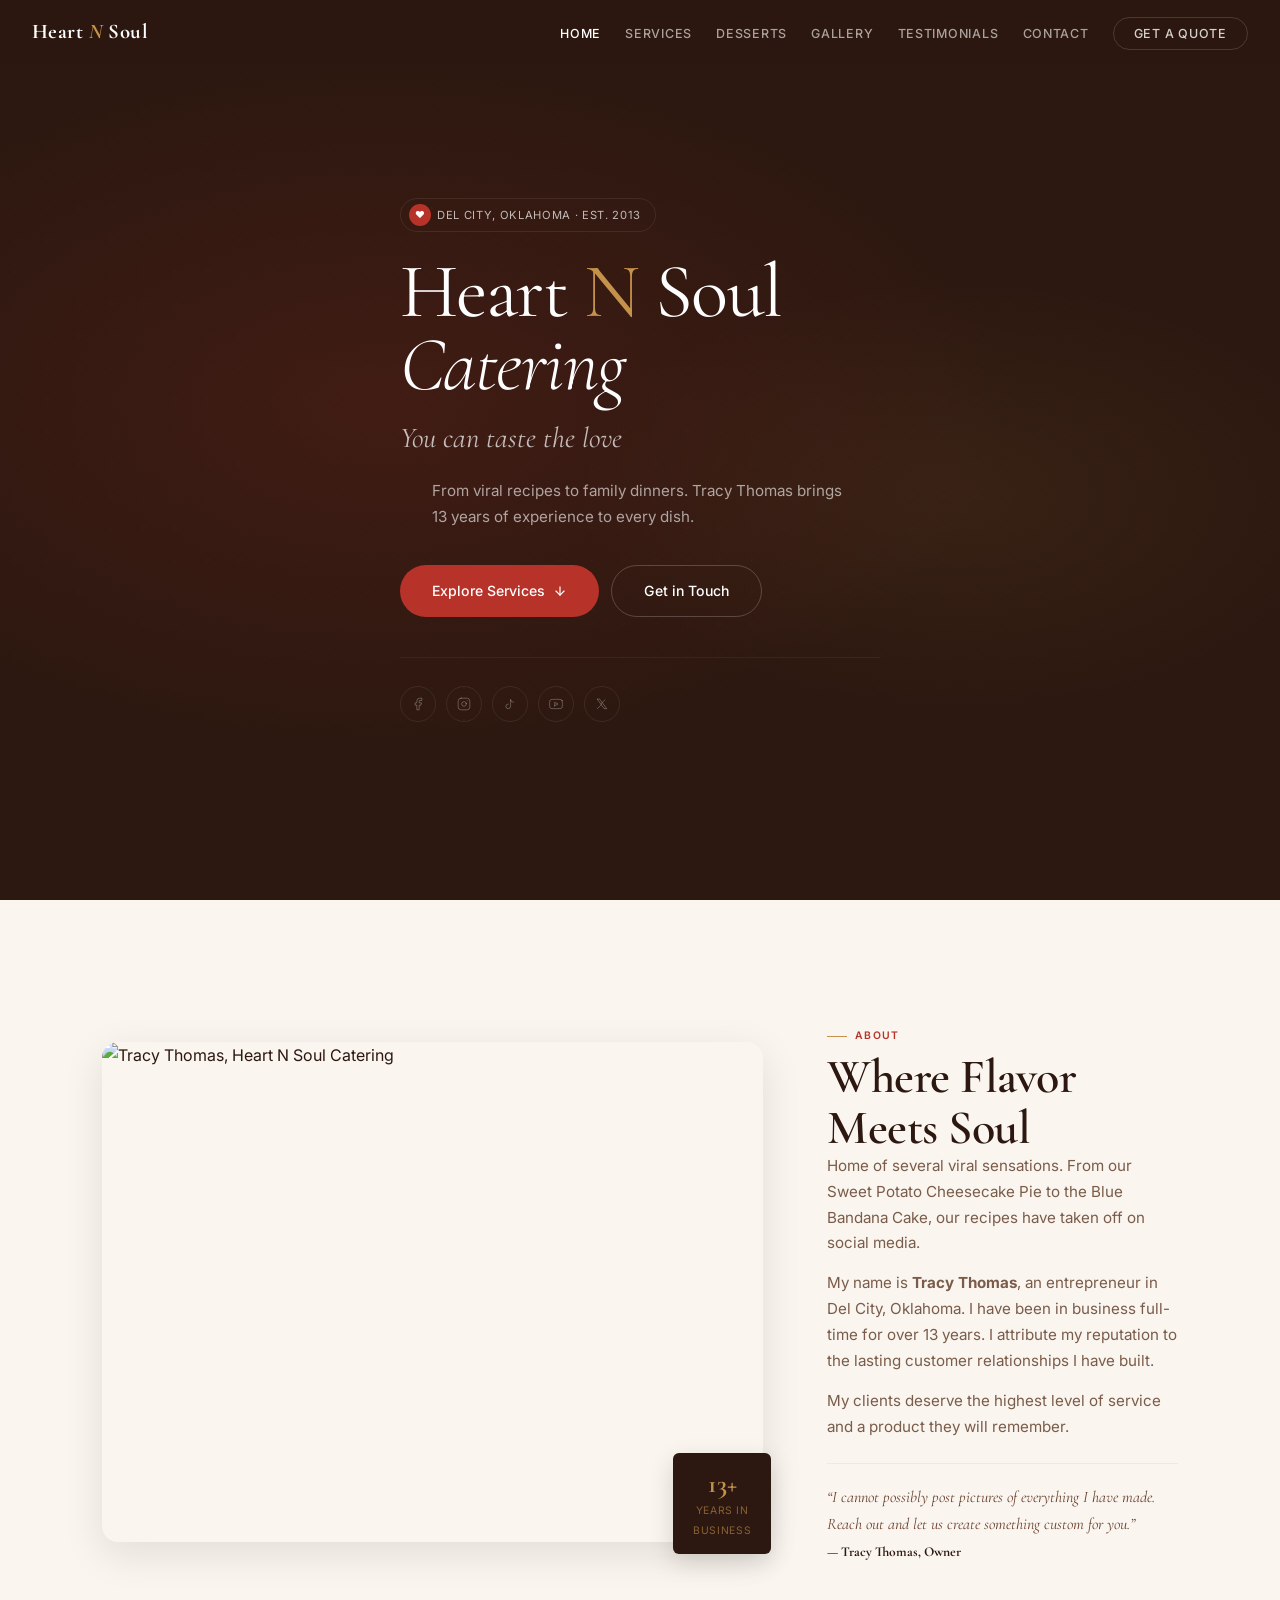
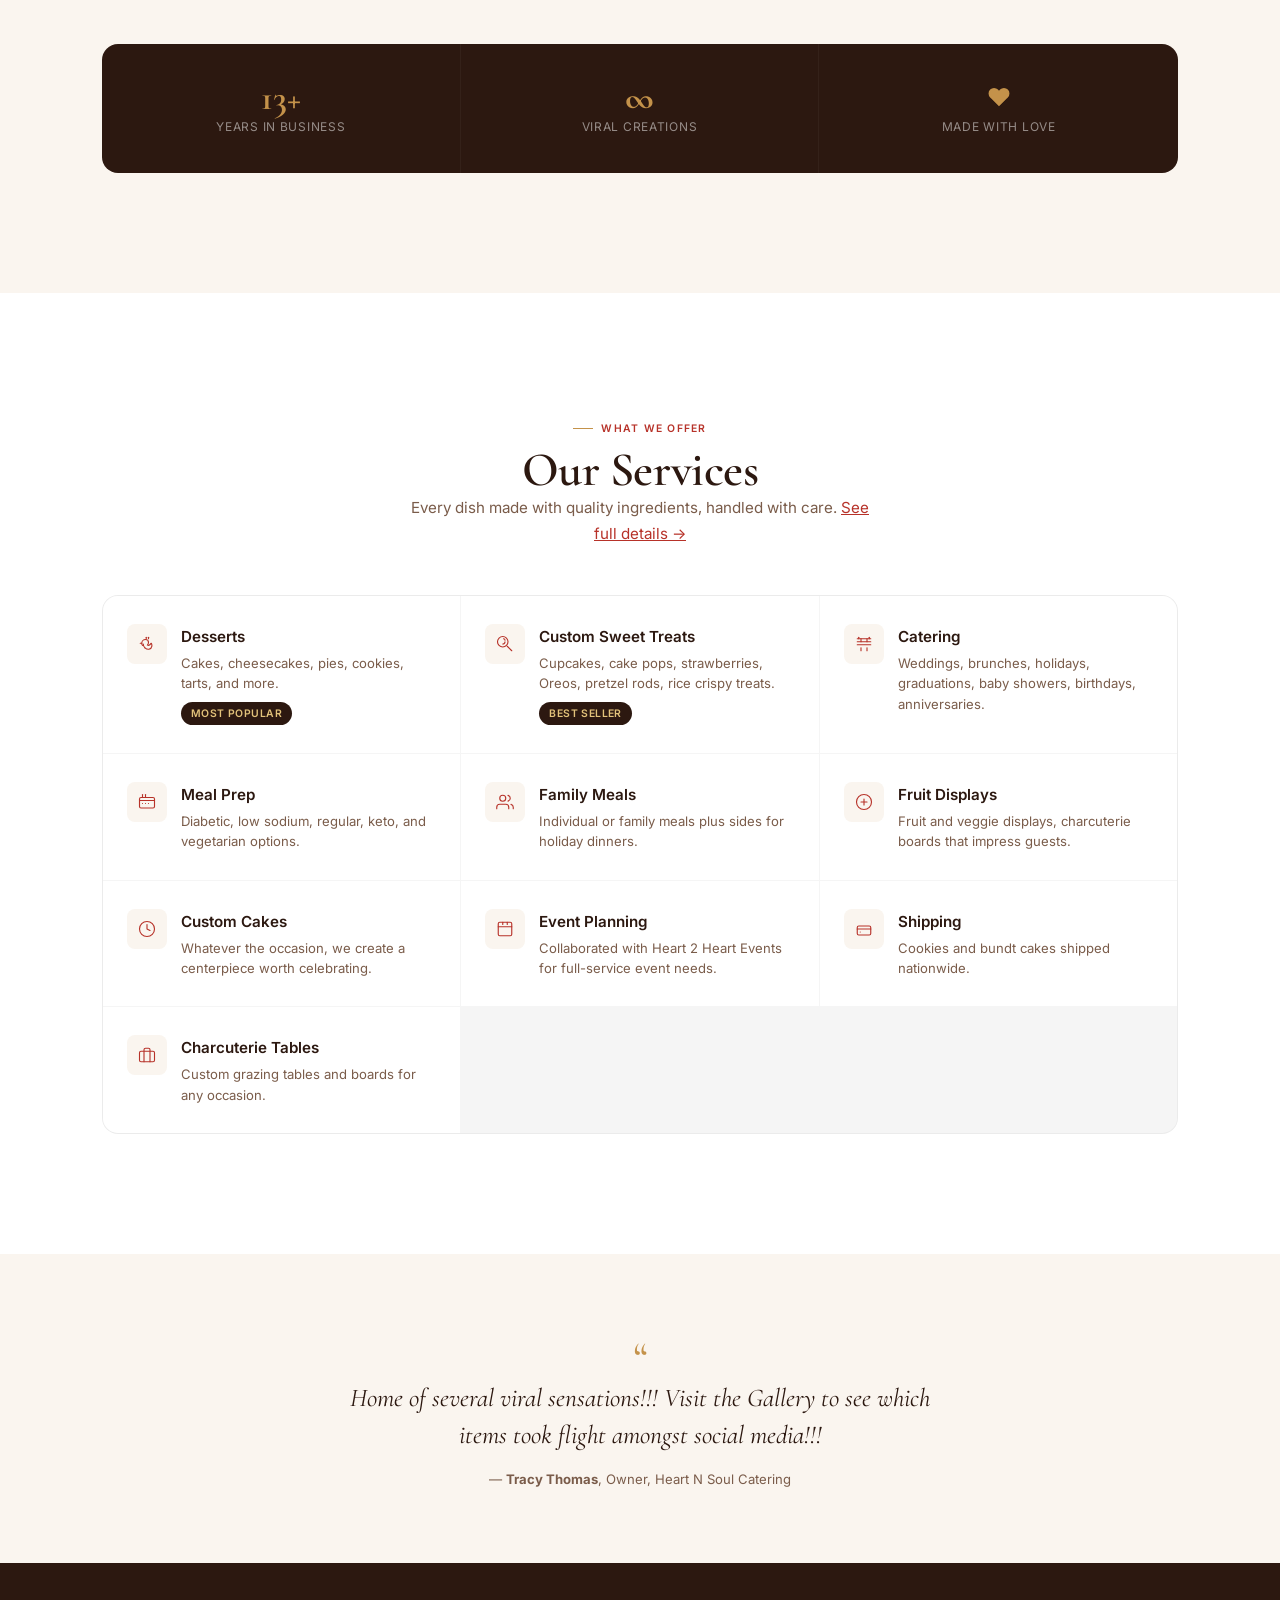
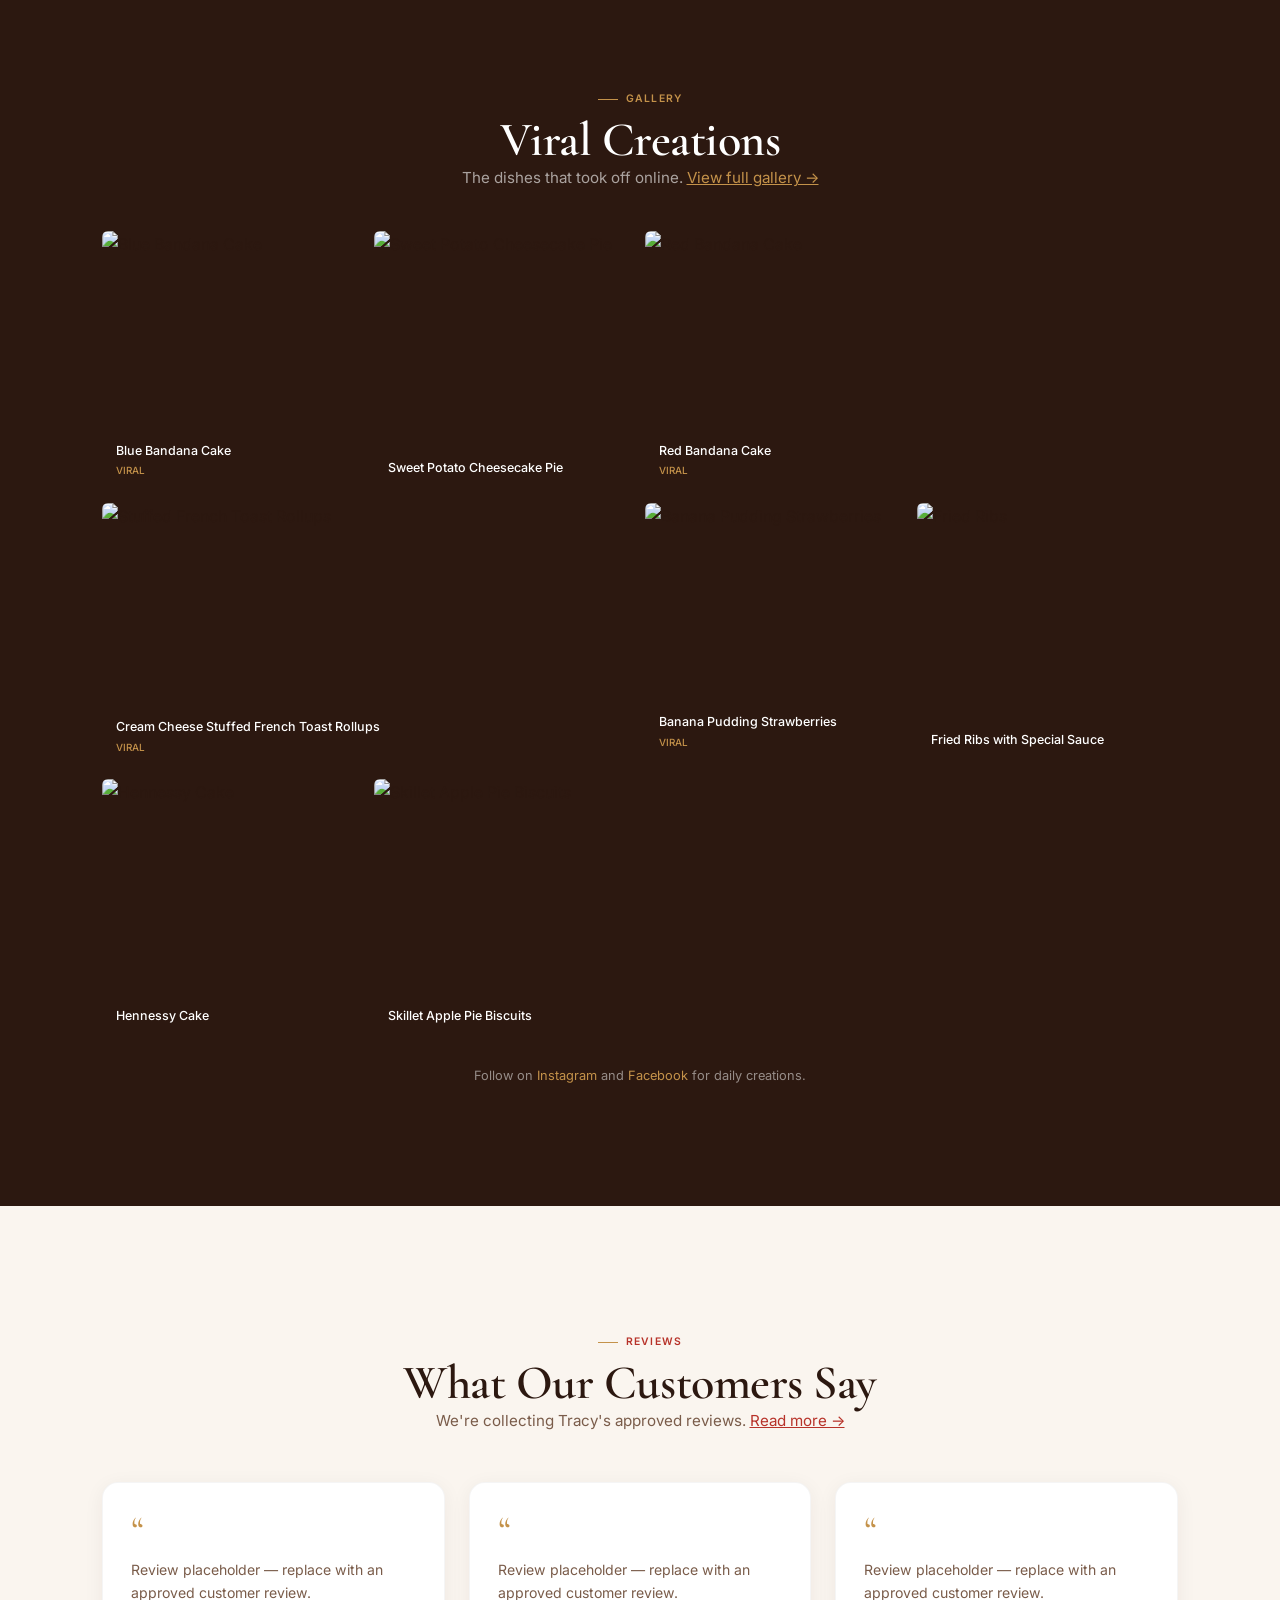
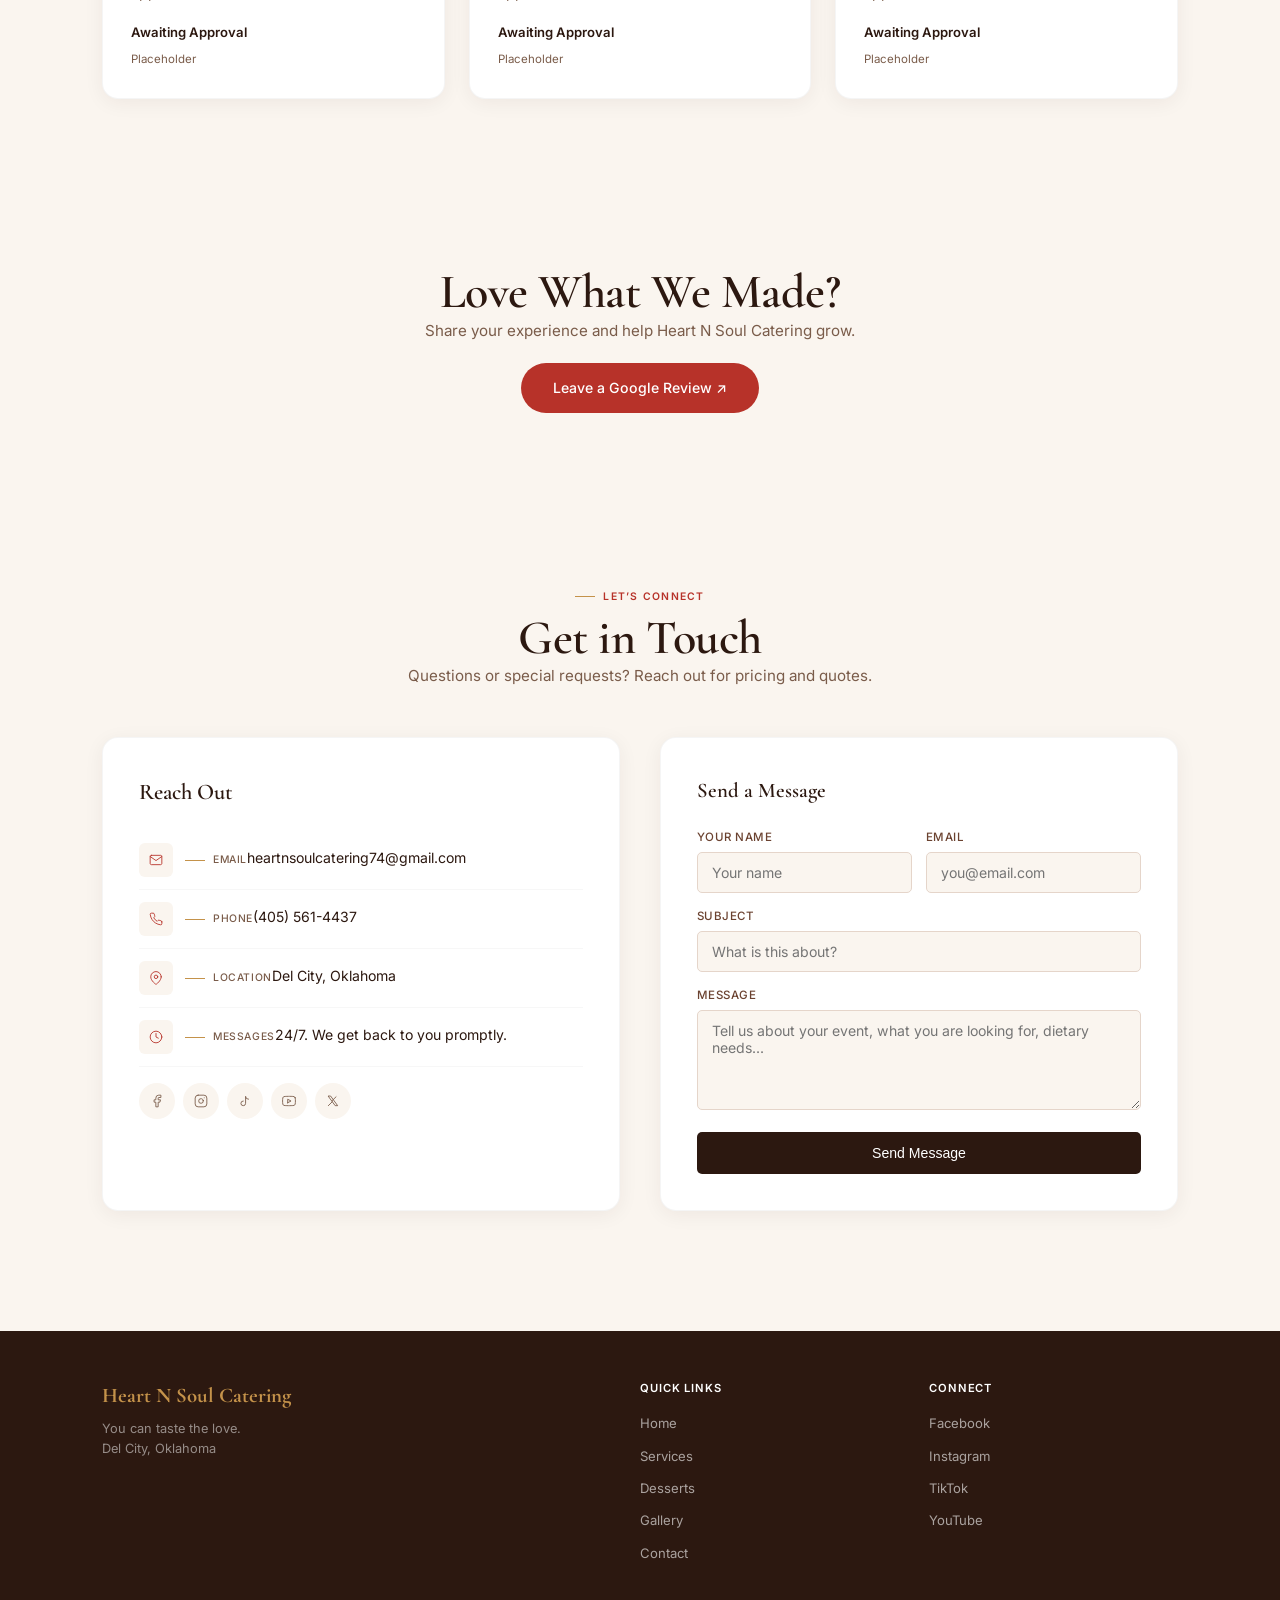
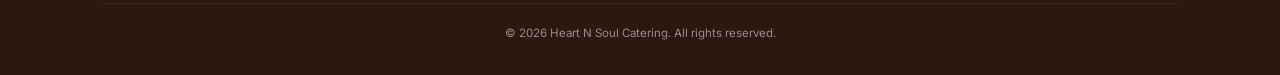
==== index.html @ c6d04fd3 "Harden site after Claude and Codex review" ====
<!DOCTYPE html>
<html lang="en">
<head>
  <meta charset="UTF-8" />
  <meta name="viewport" content="width=device-width, initial-scale=1.0" />
  <title>Heart N Soul Catering — Del City, Oklahoma | Catering &amp; Custom Cakes</title>
  <meta name="description" content="Heart N Soul Catering. Tracy Thomas brings 13 years of handcrafted catering to Del City, Oklahoma. Desserts, catering, meal prep, custom cakes, and viral creations." />
  <meta property="og:title" content="Heart N Soul Catering — Del City, Oklahoma | Catering &amp; Custom Cakes" />
  <meta property="og:description" content="Tracy Thomas brings 13 years of handcrafted catering to Del City, Oklahoma. Desserts, catering, meal prep, custom cakes, and viral creations." />
  <meta property="og:url" content="https://heartnsoulcateringok.com/" />
  <meta property="og:type" content="website" />
  <meta property="og:image" content="https://static.wixstatic.com/media/f8cc15_89d98ca1411f4222ac09c0a2833a7d12~mv2.jpeg" />
  <meta name="twitter:card" content="summary_large_image" />
  <meta name="twitter:title" content="Heart N Soul Catering — Del City, Oklahoma" />
  <meta name="twitter:description" content="Tracy Thomas brings 13 years of handcrafted catering to Del City, Oklahoma." />
  <meta name="twitter:image" content="https://static.wixstatic.com/media/f8cc15_89d98ca1411f4222ac09c0a2833a7d12~mv2.jpeg" />
  <script type="application/ld+json">
  {
    "@context": "https://schema.org",
    "@type": "FoodEstablishment",
    "name": "Heart N Soul Catering",
    "image": "https://static.wixstatic.com/media/f8cc15_89d98ca1411f4222ac09c0a2833a7d12~mv2.jpeg",
    "description": "Tracy Thomas brings 13 years of handcrafted catering to Del City, Oklahoma. Desserts, catering, meal prep, custom cakes, and viral creations.",
    "address": {
      "@type": "PostalAddress",
      "addressLocality": "Del City",
      "addressRegion": "Oklahoma",
      "addressCountry": "US"
    },
    "telephone": "(405) 561-4437",
    "email": "heartnsoulcatering74@gmail.com",
    "url": "https://heartnsoulcateringok.com",
    "foundingDate": "2013",
    "founder": {
      "@type": "Person",
      "name": "Tracy Thomas"
    },
    "hasMenu": {
      "@type": "Menu",
      "name": "Catering Menu",
      "description": "Custom menus for all occasions"
    },
    "sameAs": [
      "https://www.facebook.com/tracy.thomas.56679015",
      "https://www.instagram.com/invites/contact/?i=4x6fg1hxuhd4&utm_content=7zxfjl",
      "https://vm.tiktok.com/ZM8eSEK12/",
      "https://youtube.com/channel/UCuCwrc-b0KMVL3k2xMe3JxA",
      "https://twitter.com/ms_tthomas/status/1446287752652279814?s=21"
    ]
  }
  </script>
  <link rel="canonical" href="https://heartnsoulcateringok.com/" />
  <link rel="preconnect" href="https://fonts.googleapis.com" />
  <link href="https://fonts.googleapis.com/css2?family=Cormorant+Garamond:ital,wght@0,300;0,400;0,600;0,700;1,400;1,500&family=Inter:wght@300;400;500;600&display=swap" rel="stylesheet" />
  <link rel="stylesheet" href="styles.css" />
</head>
<body>
  <a href="#main" class="skip-link">Skip to content</a>

  <!-- ═══ NAV ═══ -->
  <nav id="nav">
    <a href="/" class="nl">Heart <em>N</em> Soul</a>
    <button class="hm" id="hm" aria-label="Menu" aria-expanded="false" aria-controls="nk"><span></span><span></span><span></span></button>
    <ul class="nk" id="nk">
      <li><a href="/" data-page="/">Home</a></li>
      <li><a href="/services" data-page="/services">Services</a></li>
      <li><a href="/desserts" data-page="/desserts">Desserts</a></li>
      <li><a href="/gallery" data-page="/gallery">Gallery</a></li>
      <li><a href="/testimonials" data-page="/testimonials">Testimonials</a></li>
      <li><a href="/contact" data-page="/contact">Contact</a></li>
      <li><a href="/contact" class="ncta">Get a Quote</a></li>
    </ul>
  </nav>

  <main id="main">

  <!-- ═══ HERO ═══ -->
  <section class="hero">
    <div class="hb"></div><div class="hd"></div>
    <div class="w">
      <div class="he">
        <div class="tag"><sp>❤</sp> Del City, Oklahoma &middot; Est. 2013</div>
        <h1 class="h1">Heart <span style="color:var(--gold)">N</span> Soul<br><em>Catering</em></h1>
        <div class="ht">You can taste the love</div>
        <p class="p w">From viral recipes to family dinners. Tracy Thomas brings 13 years of experience to every dish.</p>
        <div class="hbts">
          <a href="/services" class="b1">Explore Services <svg width="14" height="14" viewBox="0 0 24 24" fill="none" stroke="currentColor" stroke-width="2" stroke-linecap="round" stroke-linejoin="round"><line x1="12" y1="5" x2="12" y2="19"/><polyline points="19 12 12 19 5 12"/></svg></a>
          <a href="/contact" class="b2">Get in Touch</a>
        </div>
        <div class="hs">
          <a href="https://www.facebook.com/tracy.thomas.56679015" target="_blank" rel="noopener noreferrer" aria-label="Facebook"><svg width="14" height="14" viewBox="0 0 24 24" fill="none" stroke="currentColor" stroke-width="1.5" stroke-linecap="round" stroke-linejoin="round"><path d="M18 2h-3a5 5 0 0 0-5 5v3H7v4h3v8h4v-8h3l1-4h-4V7a1 1 0 0 1 1-1h3z"/></svg></a>
          <a href="https://www.instagram.com/invites/contact/?i=4x6fg1hxuhd4&utm_content=7zxfjl" target="_blank" rel="noopener noreferrer" aria-label="Instagram"><svg width="14" height="14" viewBox="0 0 24 24" fill="none" stroke="currentColor" stroke-width="1.5" stroke-linecap="round" stroke-linejoin="round"><rect x="2" y="2" width="20" height="20" rx="5" ry="5"/><path d="M16 11.37A4 4 0 1 1 12.63 8 4 4 0 0 1 16 11.37z"/><line x1="17.5" y1="6.5" x2="17.51" y2="6.5"/></svg></a>
          <a href="https://vm.tiktok.com/ZM8eSEK12/" target="_blank" rel="noopener noreferrer" aria-label="TikTok"><svg width="14" height="14" viewBox="0 0 24 24" fill="none" stroke="currentColor" stroke-width="1.5" stroke-linecap="round" stroke-linejoin="round"><path d="M9 12a4 4 0 1 0 4 4V4a5 5 0 0 0 5 5"/></svg></a>
          <a href="https://youtube.com/channel/UCuCwrc-b0KMVL3k2xMe3JxA" target="_blank" rel="noopener noreferrer" aria-label="YouTube"><svg width="14" height="14" viewBox="0 0 24 24" fill="none" stroke="currentColor" stroke-width="1.5" stroke-linecap="round" stroke-linejoin="round"><path d="M22.54 6.42a2.78 2.78 0 0 0-1.94-2C18.88 4 12 4 12 4s-6.88 0-8.6.46a2.78 2.78 0 0 0-1.94 2A29 29 0 0 0 1 12a29 29 0 0 0 .46 5.58 2.78 2.78 0 0 0 1.94 2C5.12 20 12 20 12 20s6.88 0 8.6-.46a2.78 2.78 0 0 0 1.94-2A29 29 0 0 0 23 12a29 29 0 0 0-.46-5.58z"/><polygon points="9.75 15.02 15.5 12 9.75 8.98 9.75 15.02"/></svg></a>
          <a href="https://twitter.com/ms_tthomas/status/1446287752652279814?s=21" target="_blank" rel="noopener noreferrer" aria-label="Twitter"><svg width="14" height="14" viewBox="0 0 24 24" fill="none" stroke="currentColor" stroke-width="1.5" stroke-linecap="round" stroke-linejoin="round"><path d="M4 4l11.733 16h4.267l-11.733 -16zM4 20l6.768 -6.768M17.232 4.768l-6.768 6.768"/></svg></a>
        </div>
      </div>
    </div>
  </section>

  <!-- ═══ ABOUT ═══ -->
  <section id="about">
    <div class="w">
      <div class="ag">
        <div class="av rvl">
          <div class="ai">
            <img src="https://static.wixstatic.com/media/f8cc15_89d98ca1411f4222ac09c0a2833a7d12~mv2.jpeg/v1/fill/w_640,h_484,fp_0.50_0.50,q_80,enc_avif,quality_auto/f8cc15_89d98ca1411f4222ac09c0a2833a7d12~mv2.jpeg" alt="Tracy Thomas, Heart N Soul Catering" loading="lazy" width="640" height="484" />
          </div>
          <div class="ab"><b>13+</b><sp>Years in<br>Business</sp></div>
        </div>
        <div class="at rvr">
          <div class="l">About</div>
          <h2 class="h2">Where Flavor<br>Meets Soul</h2>
          <p class="p">Home of several viral sensations. From our Sweet Potato Cheesecake Pie to the Blue Bandana Cake, our recipes have taken off on social media.</p>
          <p class="p">My name is <strong>Tracy Thomas</strong>, an entrepreneur in Del City, Oklahoma. I have been in business full-time for over 13 years. I attribute my reputation to the lasting customer relationships I have built.</p>
          <p class="p">My clients deserve the highest level of service and a product they will remember.</p>
          <div class="aq">&ldquo;I cannot possibly post pictures of everything I have made. Reach out and let us create something custom for you.&rdquo;<b>&mdash; Tracy Thomas, Owner</b></div>
        </div>
      </div>
      <div class="sb rv">
        <div class="si"><div class="nm">13+</div><p>Years in Business</p></div>
        <div class="si"><div class="nm">&infin;</div><p>Viral Creations</p></div>
        <div class="si"><div class="nm"><svg width="24" height="24" viewBox="0 0 24 24" fill="var(--gold)" stroke="none"><path d="M20.84 4.61a5.5 5.5 0 0 0-7.78 0L12 5.67l-1.06-1.06a5.5 5.5 0 0 0-7.78 7.78l1.06 1.06L12 21.23l7.78-7.78 1.06-1.06a5.5 5.5 0 0 0 0-7.78z"/></svg></div><p>Made with Love</p></div>
      </div>
    </div>
  </section>

  <!-- ═══ SERVICES ═══ -->
  <section class="svc-sec" id="services">
    <div class="w">
      <div class="cnt rv">
        <div class="l">What We Offer</div>
        <h2 class="h2">Our Services</h2>
        <p class="p">Every dish made with quality ingredients, handled with care. <a href="/services" style="color:var(--red);text-decoration:underline">See full details &rarr;</a></p>
      </div>
      <div class="sg" id="sg">
        <div class="sc rvs d1">
          <div class="stp"><div class="sci"><svg width="18" height="18" viewBox="0 0 24 24" fill="none" stroke="currentColor" stroke-width="1.5" stroke-linecap="round" stroke-linejoin="round"><path d="M6 13.87A4 4 0 0 1 5 11a5 5 0 0 1 5-5 4 4 0 0 1 4 4 5.5 5.5 0 0 1-1.5 3.5"/><path d="M9 17h.01"/><path d="M7 12a7 7 0 0 0 7.66 6.96 5 5 0 0 0 3.85-4.1c.2-1.2-.18-2.56-.48-3.4a.5.5 0 0 0-.86-.16A4.6 4.6 0 0 1 14 13.87"/><path d="M14 3v2"/><path d="M3 11h2"/><path d="M11 3v2"/></svg></div><div><h3>Desserts</h3><p>Cakes, cheesecakes, pies, cookies, tarts, and more.</p></div></div>
          <span class="stag">Most Popular</span>
        </div>
        <div class="sc rvs d2">
          <div class="stp"><div class="sci"><svg width="18" height="18" viewBox="0 0 24 24" fill="none" stroke="currentColor" stroke-width="1.5" stroke-linecap="round" stroke-linejoin="round"><circle cx="9" cy="9" r="7"/><path d="M15 15l6 6"/><path d="M9 12a3 3 0 0 0 3-3"/><path d="M12 7a2 2 0 0 0-2-2"/></svg></div><div><h3>Custom Sweet Treats</h3><p>Cupcakes, cake pops, strawberries, Oreos, pretzel rods, rice crispy treats.</p></div></div>
          <span class="stag">Best Seller</span>
        </div>
        <div class="sc rvs d3">
          <div class="stp"><div class="sci"><svg width="18" height="18" viewBox="0 0 24 24" fill="none" stroke="currentColor" stroke-width="1.5" stroke-linecap="round" stroke-linejoin="round"><path d="M3 13h18"/><path d="M8 21v-4"/><path d="M8 9V5"/><path d="M16 21v-4"/><path d="M16 9V5"/><path d="M3 9h18"/><path d="M3 5h18"/><path d="M5 3v2"/><path d="M19 3v2"/></svg></div><div><h3>Catering</h3><p>Weddings, brunches, holidays, graduations, baby showers, birthdays, anniversaries.</p></div></div>
        </div>
        <div class="sc rvs d1">
          <div class="stp"><div class="sci"><svg width="18" height="18" viewBox="0 0 24 24" fill="none" stroke="currentColor" stroke-width="1.5" stroke-linecap="round" stroke-linejoin="round"><path d="M6 2v4"/><path d="M10 2v4"/><path d="M2 10h20"/><rect x="2" y="6" width="20" height="14" rx="2"/><path d="M6 14h.01"/><path d="M10 14h.01"/><path d="M14 14h.01"/></svg></div><div><h3>Meal Prep</h3><p>Diabetic, low sodium, regular, keto, and vegetarian options.</p></div></div>
        </div>
        <div class="sc rvs d2">
          <div class="stp"><div class="sci"><svg width="18" height="18" viewBox="0 0 24 24" fill="none" stroke="currentColor" stroke-width="1.5" stroke-linecap="round" stroke-linejoin="round"><path d="M17 21v-2a4 4 0 0 0-4-4H5a4 4 0 0 0-4 4v2"/><circle cx="9" cy="7" r="4"/><path d="M23 21v-2a4 4 0 0 0-3-3.87"/><path d="M16 3.13a4 4 0 0 1 0 7.75"/></svg></div><div><h3>Family Meals</h3><p>Individual or family meals plus sides for holiday dinners.</p></div></div>
        </div>
        <div class="sc rvs d3">
          <div class="stp"><div class="sci"><svg width="18" height="18" viewBox="0 0 24 24" fill="none" stroke="currentColor" stroke-width="1.5" stroke-linecap="round" stroke-linejoin="round"><circle cx="12" cy="12" r="10"/><path d="M8 12h8"/><path d="M12 8v8"/></svg></div><div><h3>Fruit Displays</h3><p>Fruit and veggie displays, charcuterie boards that impress guests.</p></div></div>
        </div>
        <div class="sc rvs d1">
          <div class="stp"><div class="sci"><svg width="18" height="18" viewBox="0 0 24 24" fill="none" stroke="currentColor" stroke-width="1.5" stroke-linecap="round" stroke-linejoin="round"><circle cx="12" cy="12" r="10"/><polyline points="12 6 12 12 16 14"/></svg></div><div><h3>Custom Cakes</h3><p>Whatever the occasion, we create a centerpiece worth celebrating.</p></div></div>
        </div>
        <div class="sc rvs d2">
          <div class="stp"><div class="sci"><svg width="18" height="18" viewBox="0 0 24 24" fill="none" stroke="currentColor" stroke-width="1.5" stroke-linecap="round" stroke-linejoin="round"><rect x="3" y="3" width="18" height="18" rx="2"/><line x1="3" y1="9" x2="21" y2="9"/><path d="M9 3v3"/><path d="M15 3v3"/></svg></div><div><h3>Event Planning</h3><p>Collaborated with Heart 2 Heart Events for full-service event needs.</p></div></div>
        </div>
        <div class="sc rvs d3">
          <div class="stp"><div class="sci"><svg width="18" height="18" viewBox="0 0 24 24" fill="none" stroke="currentColor" stroke-width="1.5" stroke-linecap="round" stroke-linejoin="round"><rect x="3" y="8" width="18" height="12" rx="2"/><path d="M3 12h18"/><path d="M7 16h.01"/></svg></div><div><h3>Shipping</h3><p>Cookies and bundt cakes shipped nationwide.</p></div></div>
        </div>
        <div class="sc rvs d1">
          <div class="stp"><div class="sci"><svg width="18" height="18" viewBox="0 0 24 24" fill="none" stroke="currentColor" stroke-width="1.5" stroke-linecap="round" stroke-linejoin="round"><rect x="2" y="7" width="20" height="14" rx="2"/><path d="M16 21V5a2 2 0 0 0-2-2h-4a2 2 0 0 0-2 2v16"/></svg></div><div><h3>Charcuterie Tables</h3><p>Custom grazing tables and boards for any occasion.</p></div></div>
        </div>
      </div>
    </div>
  </section>

  <!-- ═══ TESTIMONIAL ═══ -->
  <section style="padding:72px 0">
    <div class="w"><div class="t rv"><bq>Home of several viral sensations!!! Visit the Gallery to see which items took flight amongst social media!!!</bq><ct>&mdash; <strong>Tracy Thomas</strong>, Owner, Heart N Soul Catering</ct></div></div>
  </section>

  <!-- ═══ GALLERY ═══ -->
  <section class="g-sec" id="gallery">
    <div class="w">
      <div class="cnt rv">
        <div class="l" style="color:var(--gold)">Gallery</div>
        <h2 class="h2 w">Viral Creations</h2>
        <p class="p w">The dishes that took off online. <a href="/gallery" style="color:var(--gold);text-decoration:underline">View full gallery &rarr;</a></p>
      </div>
      <div class="gg" id="gg">
        <div class="gi rvs d1">
          <img src="https://static.wixstatic.com/media/f8cc15_72d4a7f28f5340b193e7c03b066e2e4d~mv2.jpeg/v1/fill/w_700,h_700,al_c,q_85,usm_0.66_1.00_0.01,enc_avif,quality_auto/Untitled.jpeg" loading="lazy" alt="Blue Bandana Cake" width="700" height="700" />
          <div class="ol"><sp>Blue Bandana Cake <sm>VIRAL</sm></sp></div>
        </div>
        <div class="gi rvs d2">
          <img src="https://static.wixstatic.com/media/f8cc15_5d6ebd232c424b4e9252c71792b586ba~mv2.jpeg/v1/fill/w_700,h_700,al_c,q_85,usm_0.66_1.00_0.01,enc_avif,quality_auto/Untitled.jpeg" loading="lazy" alt="Sweet Potato Cheesecake Pie" width="700" height="700" />
          <div class="ol"><sp>Sweet Potato Cheesecake Pie</sp></div>
        </div>
        <div class="gi rvs d3">
          <img src="https://static.wixstatic.com/media/f8cc15_e19ac9c85cba44e4818f43085c7e719b~mv2.jpeg/v1/fill/w_700,h_700,al_c,q_85,usm_0.66_1.00_0.01,enc_avif,quality_auto/Untitled.jpeg" loading="lazy" alt="Red Bandana Cake" width="700" height="700" />
          <div class="ol"><sp>Red Bandana Cake <sm>VIRAL</sm></sp></div>
        </div>
        <div class="gi w2 rvs d4">
          <img src="https://static.wixstatic.com/media/f8cc15_3d3b0947bb524a179010e69da1e0d61c~mv2.jpeg/v1/fill/w_700,h_700,al_c,q_85,usm_0.66_1.00_0.01,enc_avif,quality_auto/Untitled.jpeg" loading="lazy" alt="Stuffed French Toast Rollups" width="700" height="700" />
          <div class="ol"><sp>Cream Cheese Stuffed French Toast Rollups <sm>VIRAL</sm></sp></div>
        </div>
        <div class="gi rvs d1">
          <img src="https://static.wixstatic.com/media/f8cc15_29aaff3da5b44d428e59932ca5c06548~mv2.jpeg/v1/fill/w_700,h_700,al_c,q_85,usm_0.66_1.00_0.01,enc_avif,quality_auto/Untitled.jpeg" loading="lazy" alt="Banana Pudding Strawberries" width="700" height="700" />
          <div class="ol"><sp>Banana Pudding Strawberries <sm>VIRAL</sm></sp></div>
        </div>
        <div class="gi rvs d2">
          <img src="https://static.wixstatic.com/media/f8cc15_9bb07ec468034e41b069577c1f04565e~mv2.jpeg/v1/fill/w_700,h_700,al_c,q_85,usm_0.66_1.00_0.01,enc_avif,quality_auto/Untitled.jpeg" loading="lazy" alt="Fried Ribs" width="700" height="700" />
          <div class="ol"><sp>Fried Ribs with Special Sauce</sp></div>
        </div>
        <div class="gi rvs d3">
          <img src="https://static.wixstatic.com/media/f8cc15_2225a1021f814626a632e268de95ae3e~mv2.jpeg/v1/fill/w_700,h_700,al_c,q_85,usm_0.66_1.00_0.01,enc_avif,quality_auto/Untitled.jpeg" loading="lazy" alt="Hennessy Cake" width="700" height="700" />
          <div class="ol"><sp>Hennessy Cake</sp></div>
        </div>
        <div class="gi rvs d4">
          <img src="https://static.wixstatic.com/media/f8cc15_75c292452653463aa18b949a77fafd0c~mv2.jpeg/v1/fill/w_700,h_700,al_c,q_85,usm_0.66_1.00_0.01,enc_avif,quality_auto/Untitled.jpeg" loading="lazy" alt="Skillet Apple Pie Biscuits" width="700" height="700" />
          <div class="ol"><sp>Skillet Apple Pie Biscuits</sp></div>
        </div>
      </div>
      <p class="gc">Follow on <a href="https://www.instagram.com/invites/contact/?i=4x6fg1hxuhd4&utm_content=7zxfjl" target="_blank" rel="noopener noreferrer">Instagram</a> and <a href="https://www.facebook.com/tracy.thomas.56679015" target="_blank" rel="noopener noreferrer">Facebook</a> for daily creations.</p>
    </div>
  </section>

  <!-- ═══ TESTIMONIALS ═══ -->
  <section id="testimonials">
    <div class="w">
      <div class="cnt rv">
        <div class="l">Reviews</div>
        <h2 class="h2">What Our Customers Say</h2>
        <p class="p">We're collecting Tracy's approved reviews. <a href="/testimonials" style="color:var(--red);text-decoration:underline">Read more &rarr;</a></p>
      </div>
      <div class="tg" id="tg">
        <div class="tcd rvs d1">
          <p>Review placeholder — replace with an approved customer review.</p>
          <span class="tn">Awaiting Approval</span><span class="tl">Placeholder</span>
        </div>
        <div class="tcd rvs d2">
          <p>Review placeholder — replace with an approved customer review.</p>
          <span class="tn">Awaiting Approval</span><span class="tl">Placeholder</span>
        </div>
        <div class="tcd rvs d3">
          <p>Review placeholder — replace with an approved customer review.</p>
          <span class="tn">Awaiting Approval</span><span class="tl">Placeholder</span>
        </div>
      </div>
    </div>
  </section>

  <!-- ═══ REVIEW CTA ═══ -->
  <section style="padding:48px 0">
    <div class="w">
      <div class="cnt rv">
        <h2 class="h2">Love What We Made?</h2>
        <p class="p">Share your experience and help Heart N Soul Catering grow.</p>
        <a href="https://g.page/r/CbJ4513VAhmfEAI/review" class="b1" target="_blank" rel="noopener noreferrer" style="margin-top:20px;display:inline-flex">Leave a Google Review &#8599;</a>
      </div>
    </div>
  </section>

  <!-- ═══ CONTACT ═══ -->
  <section id="contact">
    <div class="w">
      <div class="cnt rv">
        <div class="l">Let&rsquo;s Connect</div>
        <h2 class="h2">Get in Touch</h2>
        <p class="p">Questions or special requests? Reach out for pricing and quotes.</p>
      </div>
      <div class="cg">
        <div class="cc rvl">
          <h3>Reach Out</h3>
          <div class="cr"><div class="ci"><svg width="14" height="14" viewBox="0 0 24 24" fill="none" stroke="currentColor" stroke-width="1.5" stroke-linecap="round" stroke-linejoin="round"><path d="M4 4h16c1.1 0 2 .9 2 2v12c0 1.1-.9 2-2 2H4c-1.1 0-2-.9-2-2V6c0-1.1.9-2 2-2z"/><polyline points="22,6 12,13 2,6"/></svg></div><div><div class="l">Email</div><a href="mailto:heartnsoulcatering74@gmail.com" class="v">heartnsoulcatering74@gmail.com</a></div></div>
          <div class="cr"><div class="ci"><svg width="14" height="14" viewBox="0 0 24 24" fill="none" stroke="currentColor" stroke-width="1.5" stroke-linecap="round" stroke-linejoin="round"><path d="M22 16.92v3a2 2 0 0 1-2.18 2 19.79 19.79 0 0 1-8.63-3.07 19.5 19.5 0 0 1-6-6 19.79 19.79 0 0 1-3.07-8.67A2 2 0 0 1 4.11 2h3a2 2 0 0 1 2 1.72 12.84 12.84 0 0 0 .7 2.81 2 2 0 0 1-.45 2.11L8.09 9.91a16 16 0 0 0 6 6l1.27-1.27a2 2 0 0 1 2.11-.45 12.84 12.84 0 0 0 2.81.7A2 2 0 0 1 22 16.92z"/></svg></div><div><div class="l">Phone</div><a href="tel:+14055614437" class="v">(405) 561-4437</a></div></div>
          <div class="cr"><div class="ci"><svg width="14" height="14" viewBox="0 0 24 24" fill="none" stroke="currentColor" stroke-width="1.5" stroke-linecap="round" stroke-linejoin="round"><path d="M21 10c0 7-9 13-9 13s-9-6-9-13a9 9 0 0 1 18 0z"/><circle cx="12" cy="10" r="3"/></svg></div><div><div class="l">Location</div><span class="v">Del City, Oklahoma</span></div></div>
          <div class="cr"><div class="ci"><svg width="14" height="14" viewBox="0 0 24 24" fill="none" stroke="currentColor" stroke-width="1.5" stroke-linecap="round" stroke-linejoin="round"><circle cx="12" cy="12" r="10"/><polyline points="12 6 12 12 16 14"/></svg></div><div><div class="l">Messages</div><span class="v">24/7. We get back to you promptly.</span></div></div>
          <div class="cs">
            <a href="https://www.facebook.com/tracy.thomas.56679015" target="_blank" rel="noopener noreferrer" aria-label="Facebook"><svg width="14" height="14" viewBox="0 0 24 24" fill="none" stroke="currentColor" stroke-width="1.5" stroke-linecap="round" stroke-linejoin="round"><path d="M18 2h-3a5 5 0 0 0-5 5v3H7v4h3v8h4v-8h3l1-4h-4V7a1 1 0 0 1 1-1h3z"/></svg></a>
            <a href="https://www.instagram.com/invites/contact/?i=4x6fg1hxuhd4&utm_content=7zxfjl" target="_blank" rel="noopener noreferrer" aria-label="Instagram"><svg width="14" height="14" viewBox="0 0 24 24" fill="none" stroke="currentColor" stroke-width="1.5" stroke-linecap="round" stroke-linejoin="round"><rect x="2" y="2" width="20" height="20" rx="5" ry="5"/><path d="M16 11.37A4 4 0 1 1 12.63 8 4 4 0 0 1 16 11.37z"/><line x1="17.5" y1="6.5" x2="17.51" y2="6.5"/></svg></a>
            <a href="https://vm.tiktok.com/ZM8eSEK12/" target="_blank" rel="noopener noreferrer" aria-label="TikTok"><svg width="14" height="14" viewBox="0 0 24 24" fill="none" stroke="currentColor" stroke-width="1.5" stroke-linecap="round" stroke-linejoin="round"><path d="M9 12a4 4 0 1 0 4 4V4a5 5 0 0 0 5 5"/></svg></a>
            <a href="https://youtube.com/channel/UCuCwrc-b0KMVL3k2xMe3JxA" target="_blank" rel="noopener noreferrer" aria-label="YouTube"><svg width="14" height="14" viewBox="0 0 24 24" fill="none" stroke="currentColor" stroke-width="1.5" stroke-linecap="round" stroke-linejoin="round"><path d="M22.54 6.42a2.78 2.78 0 0 0-1.94-2C18.88 4 12 4 12 4s-6.88 0-8.6.46a2.78 2.78 0 0 0-1.94 2A29 29 0 0 0 1 12a29 29 0 0 0 .46 5.58 2.78 2.78 0 0 0 1.94 2C5.12 20 12 20 12 20s6.88 0 8.6-.46a2.78 2.78 0 0 0 1.94-2A29 29 0 0 0 23 12a29 29 0 0 0-.46-5.58z"/><polygon points="9.75 15.02 15.5 12 9.75 8.98 9.75 15.02"/></svg></a>
            <a href="https://twitter.com/ms_tthomas/status/1446287752652279814?s=21" target="_blank" rel="noopener noreferrer" aria-label="Twitter"><svg width="14" height="14" viewBox="0 0 24 24" fill="none" stroke="currentColor" stroke-width="1.5" stroke-linecap="round" stroke-linejoin="round"><path d="M4 4l11.733 16h4.267l-11.733 -16zM4 20l6.768 -6.768M17.232 4.768l-6.768 6.768"/></svg></a>
          </div>
        </div>
        <form class="cf rvr" action="https://formsubmit.co/heartnsoulcatering74@gmail.com" method="POST">
          <input type="hidden" name="_subject" value="Heart N Soul Catering &#8212; Website Inquiry" />
          <input type="hidden" name="_template" value="table" />
          <input type="hidden" name="_captcha" value="false" />
          <input type="hidden" name="_next" value="https://heartnsoulcateringok.com/thank-you" />
          <h3>Send a Message</h3>
          <div class="fr">
            <div class="fg"><label for="n">Your Name</label><input type="text" id="n" name="name" placeholder="Your name" required /></div>
            <div class="fg"><label for="e">Email</label><input type="email" id="e" name="email" placeholder="you@email.com" required /></div>
          </div>
          <div class="fg"><label for="s">Subject</label><input type="text" id="s" name="subject" placeholder="What is this about?" /></div>
          <div class="fg"><label for="m">Message</label><textarea id="m" name="message" placeholder="Tell us about your event, what you are looking for, dietary needs..." required></textarea></div>
          <button type="submit" class="fsb">Send Message</button>
        </form>
      </div>
    </div>
  </section>

  </main>

  <!-- ═══ FOOTER ═══ -->
  <footer class="ft">
    <div class="w">
      <div class="fi">
        <div><div class="fb">Heart N Soul Catering</div><p>You can taste the love.<br>Del City, Oklahoma</p></div>
        <div><h4>Quick Links</h4><ul class="fl"><li><a href="/">Home</a></li><li><a href="/services">Services</a></li><li><a href="/desserts">Desserts</a></li><li><a href="/gallery">Gallery</a></li><li><a href="/contact">Contact</a></li></ul></div>
        <div><h4>Connect</h4><ul class="fl"><li><a href="https://www.facebook.com/tracy.thomas.56679015" target="_blank" rel="noopener noreferrer">Facebook</a></li><li><a href="https://www.instagram.com/invites/contact/?i=4x6fg1hxuhd4&utm_content=7zxfjl" target="_blank" rel="noopener noreferrer">Instagram</a></li><li><a href="https://vm.tiktok.com/ZM8eSEK12/" target="_blank" rel="noopener noreferrer">TikTok</a></li><li><a href="https://youtube.com/channel/UCuCwrc-b0KMVL3k2xMe3JxA" target="_blank" rel="noopener noreferrer">YouTube</a></li></ul></div>
      </div>
      <div class="fbo">&copy; 2026 Heart N Soul Catering. All rights reserved.</div>
    </div>
  </footer>

  <script src="script.js"></script>
</body>
</html>
---- styles.css ----
/* ═══ RESET & TOKENS ═══ */
    *,*::before,*::after{box-sizing:border-box;margin:0;padding:0}
    :root{
      --red:#b73229;--red-dark:#8a1f18;--gold:#c4924a;--gold-light:#e2c27a;--gold-pale:#f5e6c8;
      --cream:#faf5ef;--warm:#efe3d3;--brown:#2c1810;--brown-mid:#4a2c20;--brown-light:#6b4230;
      --text:#2c1810;--text-light:#7a5c4a;--text-muted:#a68a7a;--white:#fff;
      --font-d:'Cormorant Garamond',Georgia,serif;--font-b:'Inter',-apple-system,sans-serif;
      --r:6px;--rl:16px;--s:0 4px 20px rgba(44,24,16,.06);--sl:0 12px 40px rgba(44,24,16,.1);
    }
    html{scroll-behavior:smooth;scroll-padding-top:72px}
    body{font-family:var(--font-b);color:var(--text);background:var(--cream);line-height:1.65;-webkit-font-smoothing:antialiased;overflow-x:hidden}
    img{max-width:100%;display:block}a{color:inherit;text-decoration:none}
    .w{max-width:1140px;margin:0 auto;padding:0 20px}
    @media(min-width:768px){.w{padding:0 32px}}

    /* ═══ TYPOGRAPHY SCALE ═══ */
    .l{font-size:.65rem;font-weight:600;text-transform:uppercase;letter-spacing:.12em;color:var(--red);margin-bottom:8px;display:inline-block}
    .l::before{content:'';display:inline-block;width:20px;height:1px;background:var(--gold);margin-right:8px;vertical-align:middle}
    .h1{font-family:var(--font-d);font-size:clamp(2.8rem,7vw,4.8rem);font-weight:400;line-height:.95;color:var(--white);letter-spacing:-.02em}
    .h1 em{font-style:italic;font-weight:300}
    .h2{font-family:var(--font-d);font-size:clamp(1.8rem,4vw,3rem);font-weight:600;line-height:1.05;color:var(--brown);letter-spacing:-.01em}
    .h2.w{color:var(--white)}
    .h3{font-family:var(--font-d);font-size:1.4rem;font-weight:600;color:var(--brown);line-height:1.2}
    .p{font-size:.95rem;color:var(--text-light);line-height:1.7}
    .p.w{color:rgba(255,255,255,.6)}
    .s{font-size:.85rem;color:var(--text-light)}

    /* ═══ SECTION ═══ */
    section{padding:120px 0}
    @media(max-width:768px){section{padding:72px 0}}
    .cnt{text-align:center}
    .cnt .p{max-width:480px;margin:0 auto}

    /* ═══ NAV ═══ */
    nav{position:fixed;top:0;left:0;right:0;z-index:100;padding:0 20px;height:64px;display:flex;align-items:center;justify-content:space-between;transition:all .4s;background:rgba(44,24,16,.95);backdrop-filter:blur(20px) saturate(1.2)}
    @media(min-width:768px){nav{padding:0 32px}}
    .nl{font-family:var(--font-d);font-size:1.3rem;font-weight:700;color:var(--white);letter-spacing:.02em}
    .nl em{font-style:italic;color:var(--gold)}
    .nk{display:flex;gap:24px;list-style:none;align-items:center}
    .nk a{font-size:.78rem;font-weight:500;color:rgba(255,255,255,.6);letter-spacing:.06em;text-transform:uppercase;transition:color .3s}
    .nk a:hover{color:var(--white)}
    .ncta{padding:8px 20px;border:1px solid rgba(255,255,255,.15);border-radius:100px;color:rgba(255,255,255,.8)!important;font-weight:500;transition:all .3s}
    .ncta:hover{background:var(--gold)!important;color:var(--brown)!important;border-color:var(--gold)}
    .hm{display:none;flex-direction:column;align-items:center;justify-content:center;gap:5px;cursor:pointer;background:none;border:none;padding:0;width:44px;height:44px;z-index:101}
    .hm span{display:block;width:24px;height:1.5px;background:rgba(255,255,255,.8);border-radius:2px;transition:all .35s}
    .hm.a span:nth-child(1){transform:translateY(6.5px) rotate(45deg)}
    .hm.a span:nth-child(2){opacity:0}
    .hm.a span:nth-child(3){transform:translateY(-6.5px) rotate(-45deg)}

    /* ═══ HERO ═══ */
    .hero{min-height:100dvh;display:flex;align-items:center;background:var(--brown);position:relative;overflow:hidden;padding:80px 0 60px}
    .hb{position:absolute;inset:0;background:radial-gradient(ellipse 70% 55% at 30% 45%,rgba(183,50,41,.15) 0%,transparent 70%),radial-gradient(ellipse 50% 40% at 75% 55%,rgba(196,146,74,.08) 0%,transparent 60%)}
    .hd{position:absolute;inset:0;background-image:radial-gradient(rgba(255,255,255,.025) 1px,transparent 1px);background-size:32px 32px}
    .he{position:relative;z-index:2;max-width:640px}
    .tag{display:inline-flex;align-items:center;gap:6px;padding:5px 14px 5px 8px;border:1px solid rgba(255,255,255,.08);border-radius:100px;font-size:.7rem;letter-spacing:.06em;text-transform:uppercase;color:rgba(255,255,255,.7);margin-bottom:24px}
    .tag sp{display:inline-flex;align-items:center;justify-content:center;width:22px;height:22px;border-radius:50%;background:var(--red);font-size:.6rem;color:var(--white)}
    .hero .ht{font-family:var(--font-d);font-size:clamp(1.3rem,2.5vw,1.8rem);font-weight:400;font-style:italic;color:rgba(255,255,255,.7);margin-bottom:16px;margin-top:12px}
    .hero .p{margin-bottom:36px;max-width:480px}
    .hbts{display:flex;gap:12px;flex-wrap:wrap}
    .b1{padding:13px 32px;background:var(--red);color:var(--white);border-radius:100px;font-weight:500;font-size:.88rem;border:none;cursor:pointer;transition:all .3s;display:inline-flex;align-items:center;gap:8px}
    .b1:hover{background:var(--red-dark);transform:translateY(-1px);box-shadow:0 8px 24px rgba(183,50,41,.3)}
    .b2{padding:13px 32px;border:1px solid rgba(255,255,255,.2);color:var(--white);border-radius:100px;font-weight:500;font-size:.88rem;transition:all .3s;display:inline-flex;align-items:center;gap:8px}
    .b2:hover{border-color:var(--gold);color:var(--gold);transform:translateY(-1px)}
    .hs{display:flex;gap:10px;margin-top:40px;padding-top:28px;border-top:1px solid rgba(255,255,255,.05)}
    .hs a{width:36px;height:36px;display:flex;align-items:center;justify-content:center;border:1px solid rgba(255,255,255,.08);border-radius:50%;transition:all .3s;color:rgba(255,255,255,.3)}
    .hs a:hover{border-color:var(--gold);color:var(--gold);transform:translateY(-2px);background:rgba(196,146,74,.08)}

    /* ═══ ABOUT ═══ */
    .ag{display:grid;grid-template-columns:1fr 1fr;gap:64px;align-items:center}
    .av{position:relative}
    .ai{border-radius:var(--rl);overflow:hidden;box-shadow:var(--sl)}
    .ai img{width:100%;height:500px;object-fit:cover;transition:transform 1.2s}
    .ai:hover img{transform:scale(1.05)}
    .ab{position:absolute;bottom:-12px;right:-8px;background:var(--brown);color:var(--gold);padding:16px 20px;border-radius:var(--r);text-align:center;box-shadow:0 8px 24px rgba(0,0,0,.15);line-height:1.2}
    .ab b{display:block;font-family:var(--font-d);font-size:1.6rem;font-weight:700}
    .ab sp{font-size:.65rem;text-transform:uppercase;letter-spacing:.06em;opacity:.6}
    .at .p+.p{margin-top:14px}
    .aq{margin-top:24px;padding-top:20px;border-top:1px solid rgba(0,0,0,.05);font-family:var(--font-d);font-size:1rem;font-style:italic;color:var(--brown-light)}
    .aq b{font-style:normal;font-weight:700;font-size:.85rem;display:block;margin-top:4px;color:var(--text)}

    /* ─── STATS ─── */
    .sb{display:grid;grid-template-columns:repeat(3,1fr);background:var(--brown);border-radius:var(--rl);overflow:hidden;margin-top:80px}
    .si{padding:36px 24px;text-align:center;border-right:1px solid rgba(255,255,255,.04)}
    .si:last-child{border-right:none}
    .si .nm{font-family:var(--font-d);font-size:2.2rem;font-weight:700;color:var(--gold);line-height:1;margin-bottom:2px}
    .si p{font-size:.75rem;color:rgba(255,255,255,.5);text-transform:uppercase;letter-spacing:.06em}

    /* ═══ SERVICES ═══ */
    .svc-sec{background:var(--white)}
    .sg{display:grid;grid-template-columns:repeat(auto-fill,minmax(310px,1fr));gap:1px;margin-top:48px;background:rgba(0,0,0,.04);border:1px solid rgba(0,0,0,.04);border-radius:var(--rl);overflow:hidden}
    .sc{padding:28px 24px;background:var(--white);transition:all .35s;cursor:default}
    .sc:hover{background:var(--cream)}
    .stp{display:flex;align-items:flex-start;gap:14px}
    .sci{width:40px;height:40px;display:flex;align-items:center;justify-content:center;background:var(--cream);border-radius:8px;flex-shrink:0;color:var(--red)}
    .sc h3{font-size:.95rem;font-weight:600;color:var(--brown);margin-bottom:4px}
    .sc p{font-size:.82rem;color:var(--text-light);line-height:1.55}
    .stag{display:inline-block;margin-top:8px;margin-left:54px;padding:3px 10px;font-size:.65rem;font-weight:600;color:var(--gold-light);text-transform:uppercase;letter-spacing:.04em;background:var(--brown);border-radius:100px}

    /* ═══ GALLERY ═══ */
    .g-sec{background:var(--brown)}
    .gg{display:grid;grid-template-columns:repeat(4,1fr);gap:10px;margin-top:40px}
    .gi{position:relative;border-radius:6px;overflow:hidden;aspect-ratio:1}
    .gi img{width:100%;height:100%;object-fit:cover;transition:transform .8s}
    .gi:hover img{transform:scale(1.08)}
    .gi.w2{grid-column:span 2;aspect-ratio:2/1}
    .gi .ol{position:absolute;inset:0;background:linear-gradient(to top,rgba(44,24,16,.8) 0%,transparent 50%);display:flex;align-items:flex-end;padding:14px;opacity:1;transition:opacity .35s}
    .gi:hover .ol{opacity:1}
    .gi .ol sp{color:var(--white);font-weight:500;font-size:.78rem}
    .gi .ol sm{display:block;color:var(--gold);font-size:.62rem;margin-top:1px}
    .gc{text-align:center;margin-top:24px;color:rgba(255,255,255,.5);font-size:.8rem}
    .gc a{color:var(--gold);border-bottom:1px solid transparent;transition:border .25s}
    .gc a:hover{border-color:var(--gold)}

    /* ═══ TESTIMONIAL ═══ */
    .t{text-align:center;max-width:620px;margin:0 auto;padding:0 20px}
    .t bq{font-family:var(--font-d);font-size:clamp(1.1rem,2.5vw,1.6rem);font-style:italic;color:var(--text);line-height:1.45;display:block}
    .t bq::before{content:'\201C';font-size:2.8rem;color:var(--gold);display:block;font-style:normal;margin-bottom:-12px;font-weight:400}
    .t ct{font-style:normal;font-size:.82rem;color:var(--text-light);display:block;margin-top:16px}

    /* ═══ TESTIMONIAL GRID (cards) ═══ */
    .tg{display:grid;grid-template-columns:repeat(auto-fill,minmax(280px,1fr));gap:24px;margin-top:48px}
    .tcd{background:var(--white);border:1px solid rgba(0,0,0,.04);border-radius:var(--rl);padding:28px;box-shadow:var(--s);transition:all .35s}
    .tcd:hover{transform:translateY(-3px);box-shadow:var(--sl)}
    .tcd::before{content:'\201C';font-family:var(--font-d);font-size:2.4rem;color:var(--gold);line-height:1;display:block;margin-bottom:8px;font-style:normal}
    .tcd p{font-size:.88rem;color:var(--text-light);line-height:1.65;margin-bottom:18px}
    .tcd .tn{font-size:.82rem;font-weight:600;color:var(--brown);display:block}
    .tcd .tl{font-size:.72rem;color:var(--text-light)}

    /* ═══ CONTACT ═══ */
    .cg{display:grid;grid-template-columns:1fr 1fr;gap:40px;margin-top:48px}
    .cc{background:var(--white);border-radius:var(--rl);padding:36px;border:1px solid rgba(0,0,0,.04);box-shadow:var(--s)}
    .cc h3{font-family:var(--font-d);font-size:1.4rem;font-weight:600;color:var(--brown);margin-bottom:20px}
    .cr{display:flex;align-items:center;gap:12px;padding:12px 0;border-bottom:1px solid rgba(0,0,0,.03)}
    .cr:last-child{border-bottom:none}
    .cr .ci{width:34px;height:34px;display:flex;align-items:center;justify-content:center;background:var(--cream);border-radius:6px;flex-shrink:0;color:var(--red)}
    .cr .l{font-size:.65rem;text-transform:uppercase;letter-spacing:.06em;color:var(--text-light);font-weight:500}
    .cr .v{font-size:.88rem;color:var(--brown)}
    .cr a.v:hover{color:var(--red)}
    .cs{display:flex;gap:8px;margin-top:16px}
    .cs a{width:36px;height:36px;display:flex;align-items:center;justify-content:center;background:var(--cream);border-radius:50%;transition:all .3s;color:var(--text-light)}
    .cs a:hover{background:var(--gold);color:var(--white);transform:translateY(-2px)}
    .cf{background:var(--white);border-radius:var(--rl);padding:36px;border:1px solid rgba(0,0,0,.04);box-shadow:var(--s)}
    .cf h3{font-family:var(--font-d);font-size:1.3rem;font-weight:600;color:var(--brown);margin-bottom:20px}
    .fr{display:grid;grid-template-columns:1fr 1fr;gap:14px}
    .fg{margin-bottom:14px}
    .fg label{display:block;font-size:.72rem;font-weight:500;margin-bottom:5px;color:var(--brown-light);text-transform:uppercase;letter-spacing:.04em}
    .fg input,.fg textarea{width:100%;padding:11px 14px;border:1px solid #e5d5ca;border-radius:5px;font-family:var(--font-b);font-size:.88rem;background:var(--cream);transition:border-color .25s;outline:none;color:var(--text)}
    .fg input:focus,.fg textarea:focus{border-color:var(--gold);background:var(--white)}
    .fg textarea{height:100px;resize:vertical}
    .fsb{width:100%;padding:13px;background:var(--brown);color:var(--white);border:none;border-radius:5px;font-weight:500;font-size:.88rem;cursor:pointer;transition:all .3s}
    .fsb:hover{background:var(--brown-mid);transform:translateY(-1px)}

    /* ═══ FOOTER ═══ */
    .ft{background:var(--brown);padding:48px 0 32px;display:block}
    .fi{display:grid;grid-template-columns:2fr 1fr 1fr;gap:40px}
    .fb{font-family:var(--font-d);font-size:1.3rem;font-weight:700;color:var(--gold);margin-bottom:6px}
    .ft p{color:rgba(255,255,255,.5);font-size:.8rem;line-height:1.6}
    .ft h4{color:var(--white);font-size:.7rem;font-weight:600;text-transform:uppercase;letter-spacing:.08em;margin-bottom:12px}
    .fl{list-style:none}
    .fl li{margin-bottom:6px}
    .fl a{font-size:.82rem;color:rgba(255,255,255,.6);transition:color .25s}
    .fl a:hover{color:var(--gold)}
    .fbo{max-width:1140px;margin:32px auto 0;padding-top:20px;border-top:1px solid rgba(255,255,255,.05);text-align:center;font-size:.72rem;color:rgba(255,255,255,.5)}
    @media(max-width:768px){.fbo{padding:20px 20px 0}}

    /* ═══ REVEAL ═══ */
    .rv{opacity:0;transform:translateY(28px);transition:all .7s cubic-bezier(.16,1,.3,1)}
    .rv.v{opacity:1;transform:translateY(0)}
    .rvl{opacity:0;transform:translateX(-28px);transition:all .7s cubic-bezier(.16,1,.3,1)}
    .rvr{opacity:0;transform:translateX(28px);transition:all .7s cubic-bezier(.16,1,.3,1)}
    .rvl.v,.rvr.v{opacity:1;transform:translateX(0)}
    .rvs{opacity:0;transform:translateY(20px) scale(.97);transition:all .6s cubic-bezier(.16,1,.3,1)}
    .rvs.v{opacity:1;transform:translateY(0) scale(1)}
    .d1{transition-delay:.08s!important}.d2{transition-delay:.16s!important}.d3{transition-delay:.24s!important}.d4{transition-delay:.32s!important}

    /* ═══ RESPONSIVE ═══ */
    @media(max-width:960px){
      .ag{grid-template-columns:1fr;gap:40px}.ai img{height:340px}
      .gg{grid-template-columns:repeat(2,1fr)}.gi.w2{grid-column:span 2}
      .cg{grid-template-columns:1fr}.fr{grid-template-columns:1fr}.fi{grid-template-columns:1fr;gap:28px}
    }
    @media(max-width:768px){
      .nk{position:fixed;top:0;left:0;right:0;bottom:0;background:rgba(44,24,16,.98);backdrop-filter:blur(20px);flex-direction:column;justify-content:center;align-items:center;gap:28px;opacity:0;pointer-events:none;transition:opacity .4s}
      .nk.o{opacity:1;pointer-events:all}
      .nk a{font-size:1rem;color:rgba(255,255,255,.5)}
      .hm{display:flex}
      .sb{grid-template-columns:1fr}.si{border-right:none;border-bottom:1px solid rgba(255,255,255,.04);padding:24px}.si:last-child{border-bottom:none}
      .sg{grid-template-columns:1fr}
      .gg{grid-template-columns:1fr 1fr}.cc,.cf{padding:24px}
      .h1{font-size:clamp(2.2rem,10vw,3.2rem)}.ab{position:static;margin-top:12px}
    }

    /* ═══ SUB-PAGE HERO (multi-page nav) ═══ */
    .hero-sm{min-height:56vh;padding:140px 0 60px}
    @media(max-width:768px){.hero-sm{min-height:auto;padding:110px 0 48px}}

    /* ═══ ACTIVE NAV LINK ═══ */
    .nk a.active{color:var(--white)}
    .nk a.ncta.active{background:var(--gold);color:var(--brown)!important;border-color:var(--gold)}

    /* ═══ SKIP LINK ═══ */
    .skip-link{position:absolute;top:-60px;left:12px;background:var(--brown);color:var(--white);padding:10px 18px;border-radius:6px;font-size:.85rem;font-weight:600;z-index:200;transition:top .2s}
    .skip-link:focus{top:12px}

    /* ═══ FOCUS STYLES ═══ */
    a:focus-visible,button:focus-visible,input:focus-visible,textarea:focus-visible{outline:2px solid var(--red);outline-offset:3px;border-radius:4px}
    nav :focus-visible,.hero :focus-visible,.g-sec :focus-visible,.ft :focus-visible{outline-color:var(--gold)}
    .fg input:focus-visible,.fg textarea:focus-visible{outline:2px solid var(--red);outline-offset:2px}

    /* ═══ REDUCED MOTION ═══ */
    @media(prefers-reduced-motion:reduce){
      *,*::before,*::after{animation-duration:.01ms!important;animation-iteration-count:1!important;transition-duration:.01ms!important;scroll-behavior:auto!important}
      .rv,.rvl,.rvr,.rvs{opacity:1!important;transform:none!important}
    }
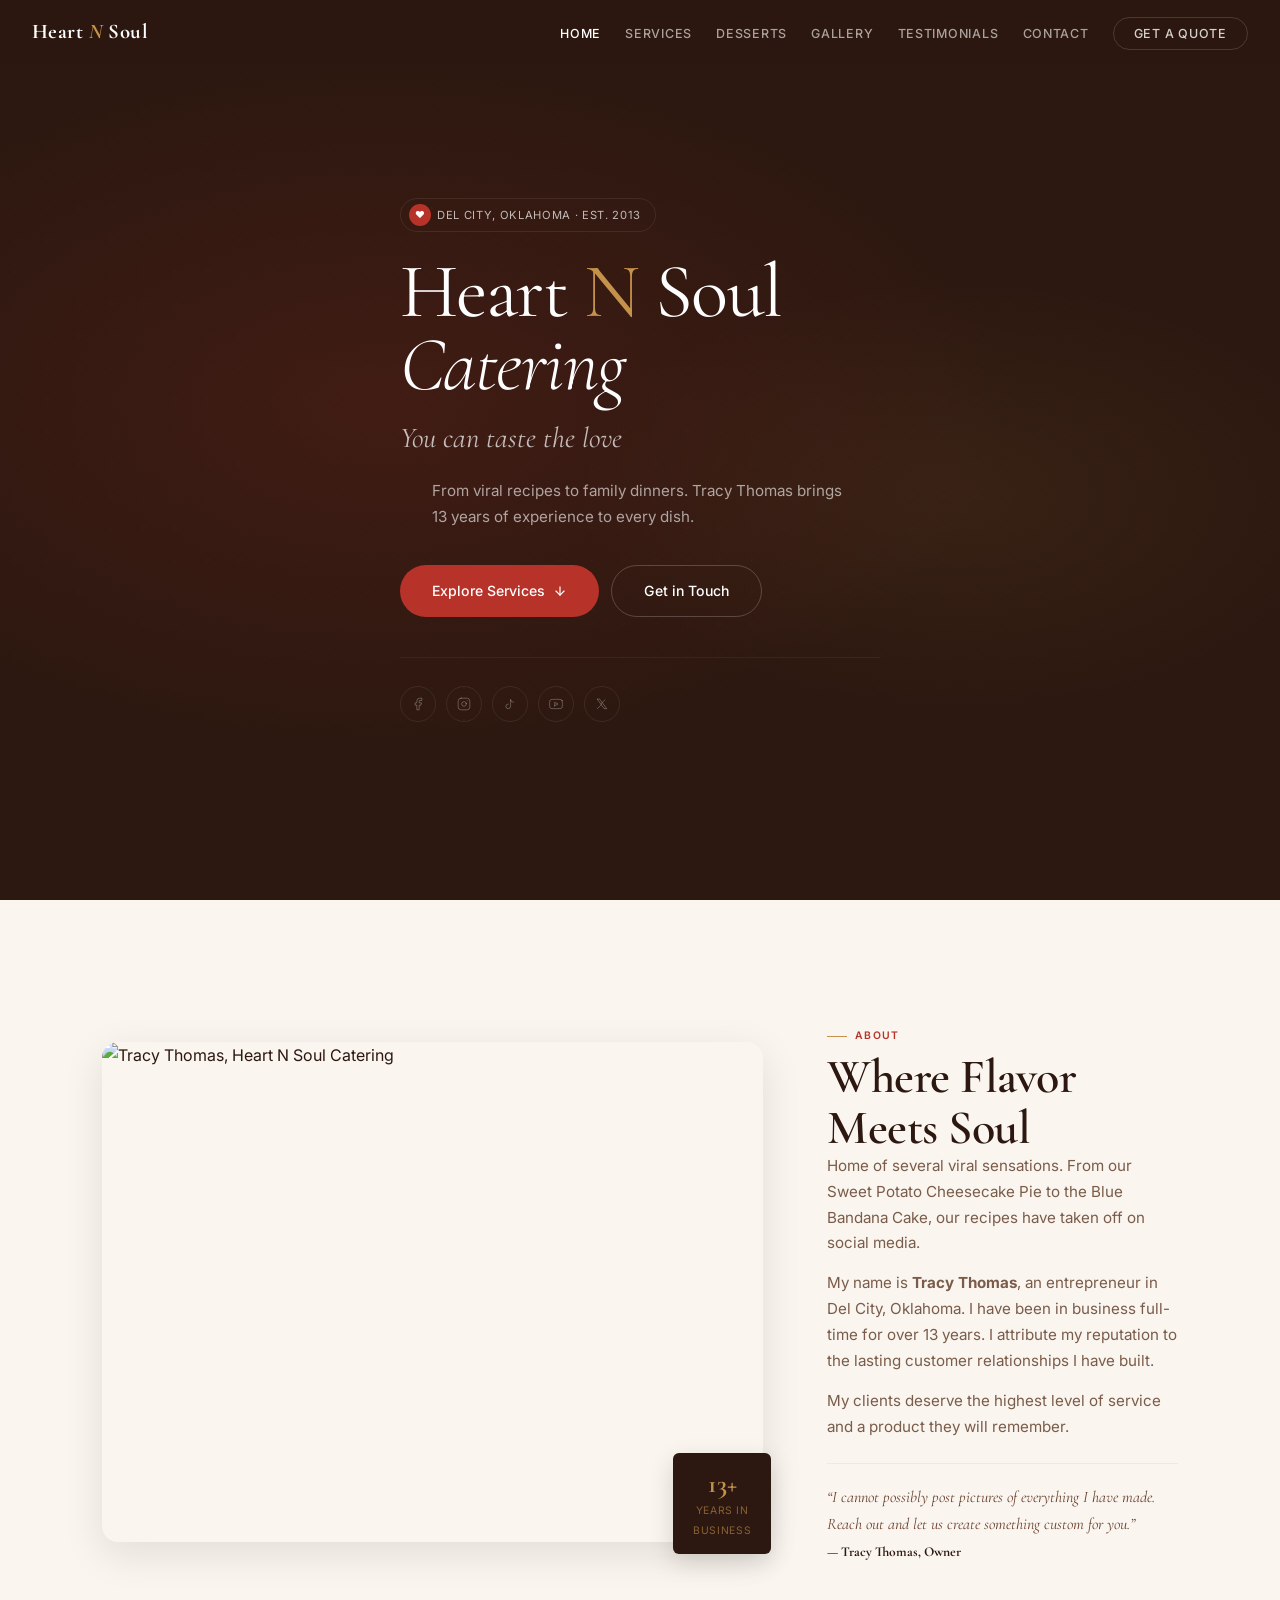
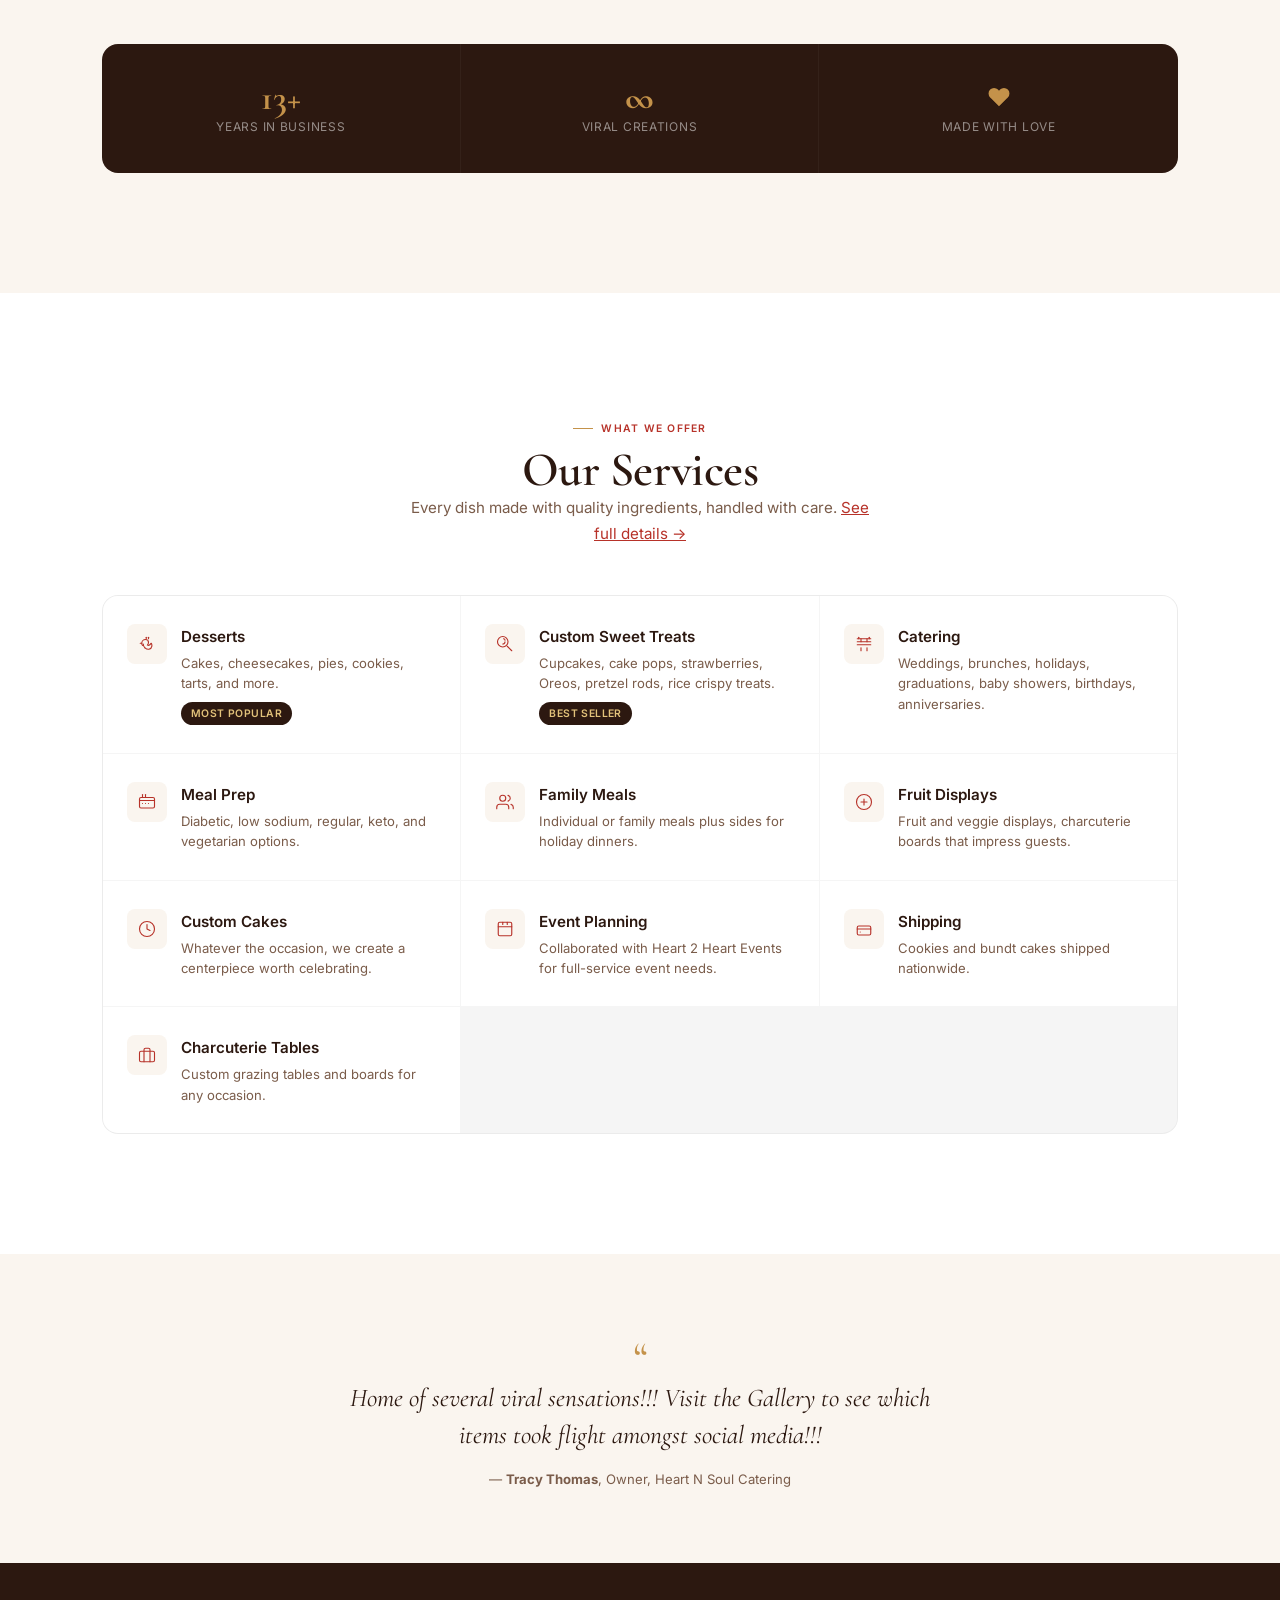
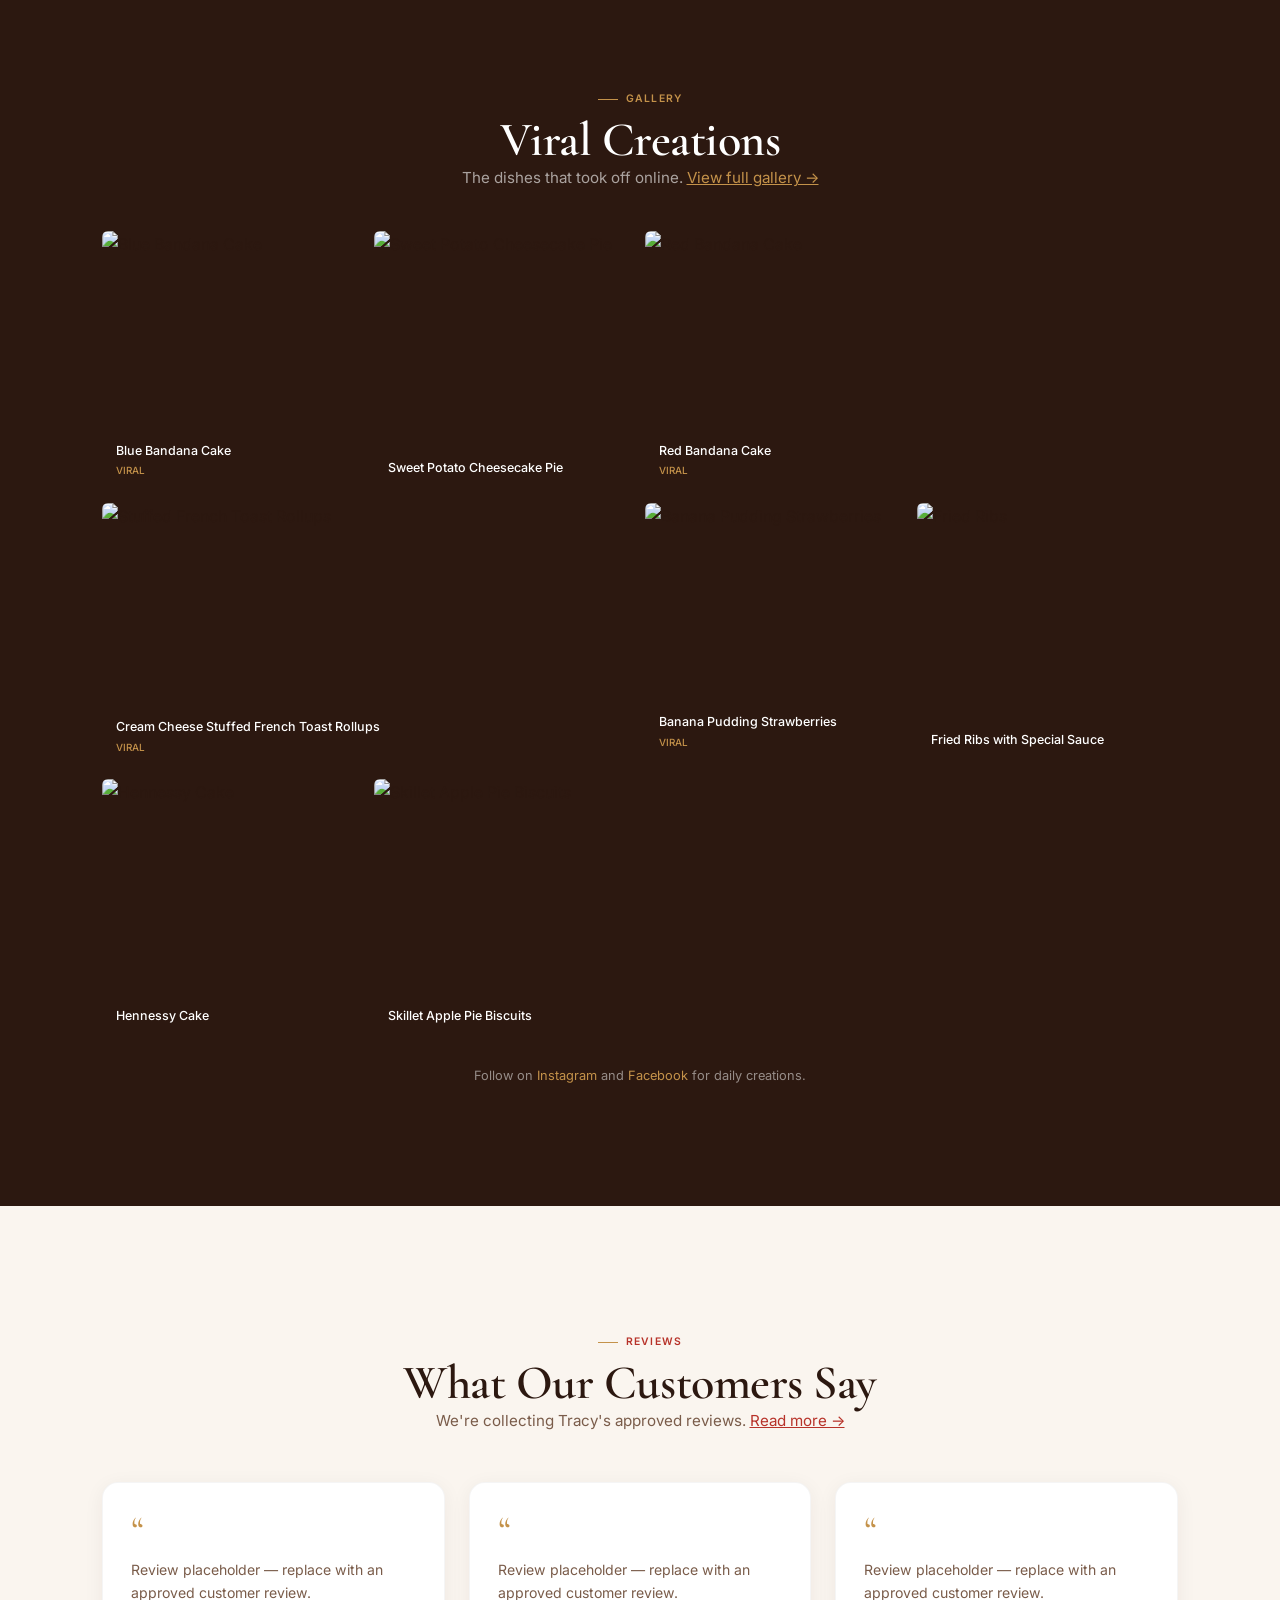
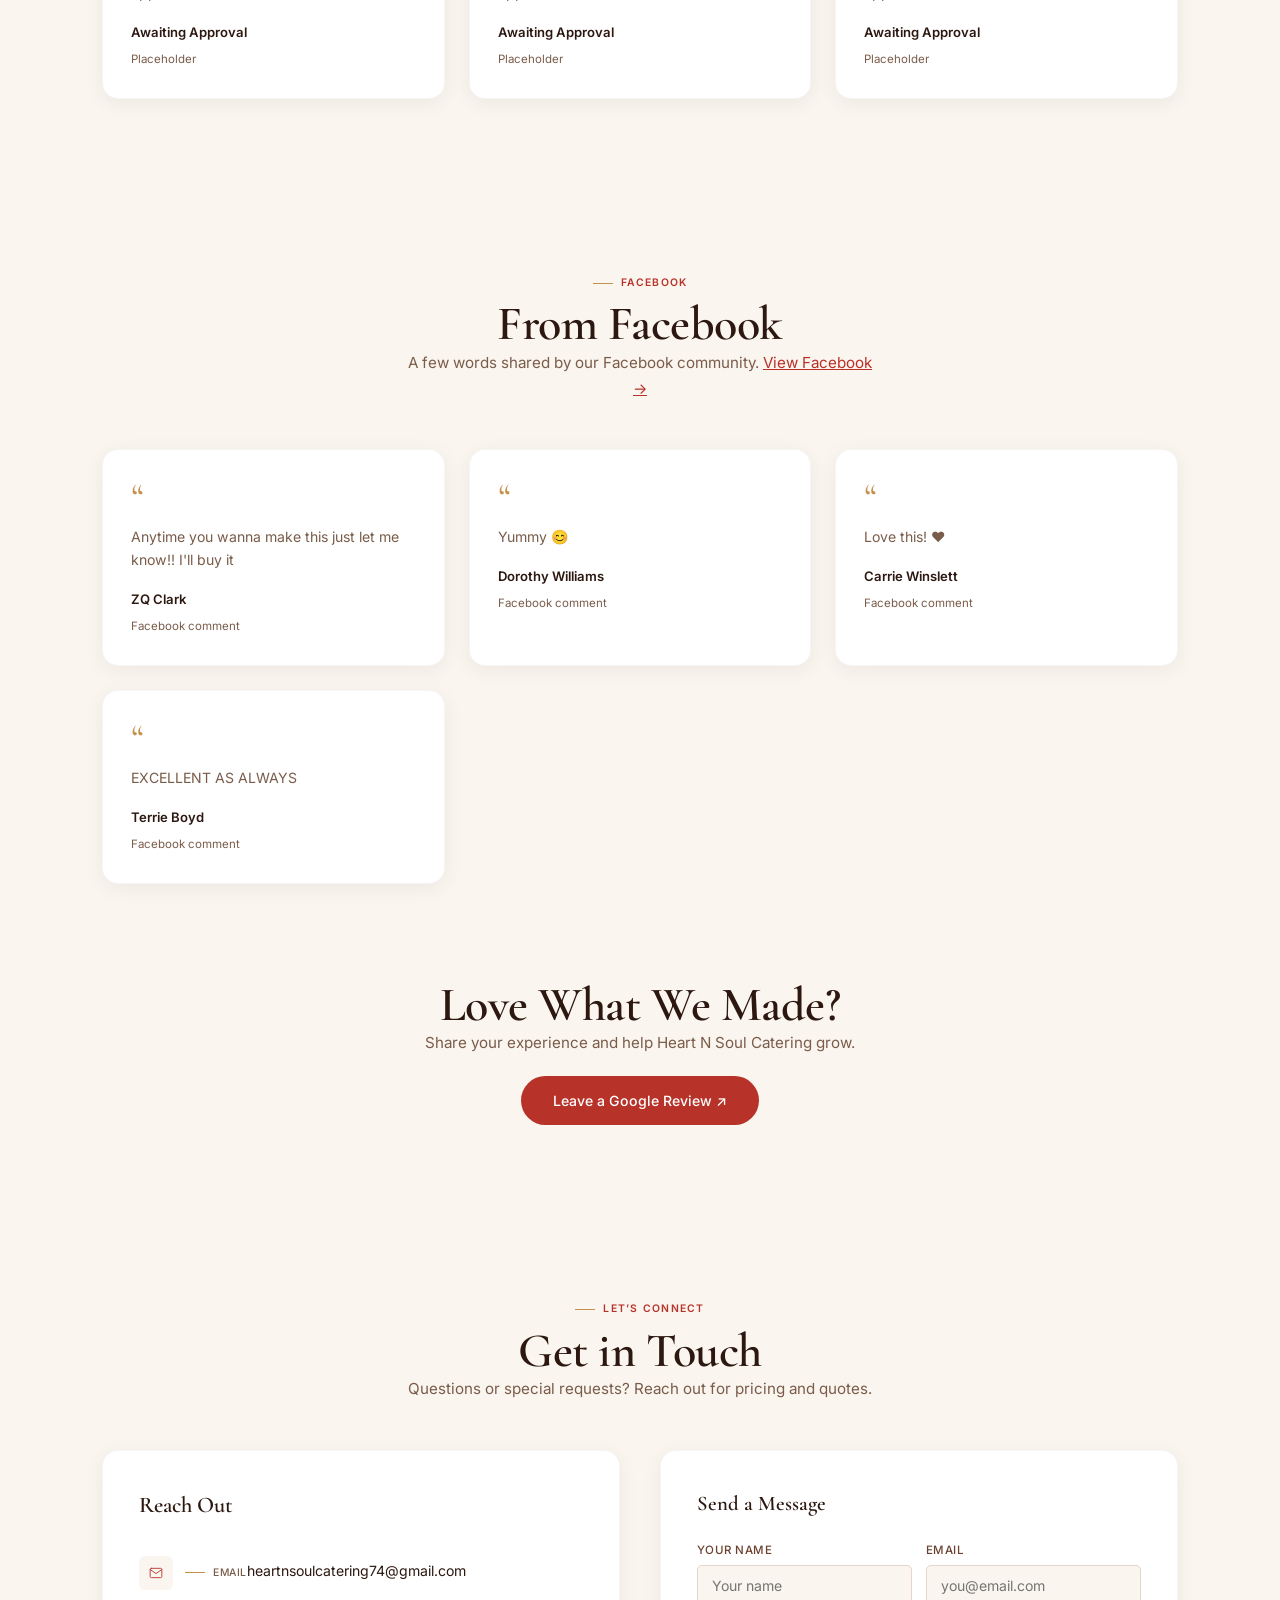
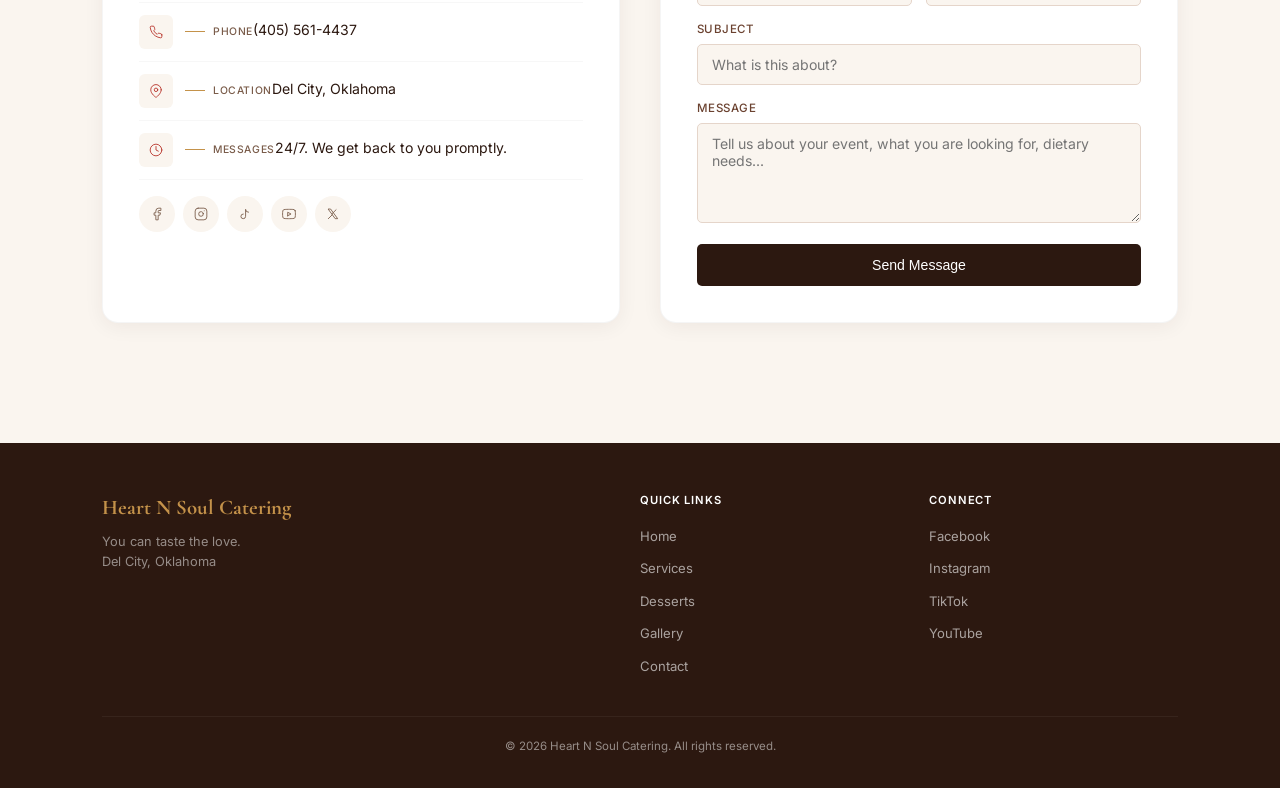
==== commit 6f807a17: "Add approved Facebook feedback section" ====
--- a/index.html
+++ b/index.html
@@ -246,6 +246,35 @@
     </div>
   </section>
 
+  <!-- ═══ FROM FACEBOOK ═══ -->
+  <section style="padding:48px 0">
+    <div class="w">
+      <div class="cnt rv">
+        <div class="l">Facebook</div>
+        <h2 class="h2">From Facebook</h2>
+        <p class="p">A few words shared by our Facebook community. <a href="https://www.facebook.com/p/Heart-N-Soul-Catering-100067426760560/" target="_blank" rel="noopener noreferrer" style="color:var(--red);text-decoration:underline">View Facebook &rarr;</a></p>
+      </div>
+      <div class="tg" id="fbgp">
+        <div class="tcd rvs d1">
+          <p>Anytime you wanna make this just let me know!! I'll buy it</p>
+          <span class="tn">ZQ Clark</span><span class="tl">Facebook comment</span>
+        </div>
+        <div class="tcd rvs d2">
+          <p>Yummy 😊</p>
+          <span class="tn">Dorothy Williams</span><span class="tl">Facebook comment</span>
+        </div>
+        <div class="tcd rvs d3">
+          <p>Love this! ❤️</p>
+          <span class="tn">Carrie Winslett</span><span class="tl">Facebook comment</span>
+        </div>
+        <div class="tcd rvs d1">
+          <p>EXCELLENT AS ALWAYS</p>
+          <span class="tn">Terrie Boyd</span><span class="tl">Facebook comment</span>
+        </div>
+      </div>
+    </div>
+  </section>
+
   <!-- ═══ REVIEW CTA ═══ -->
   <section style="padding:48px 0">
     <div class="w">
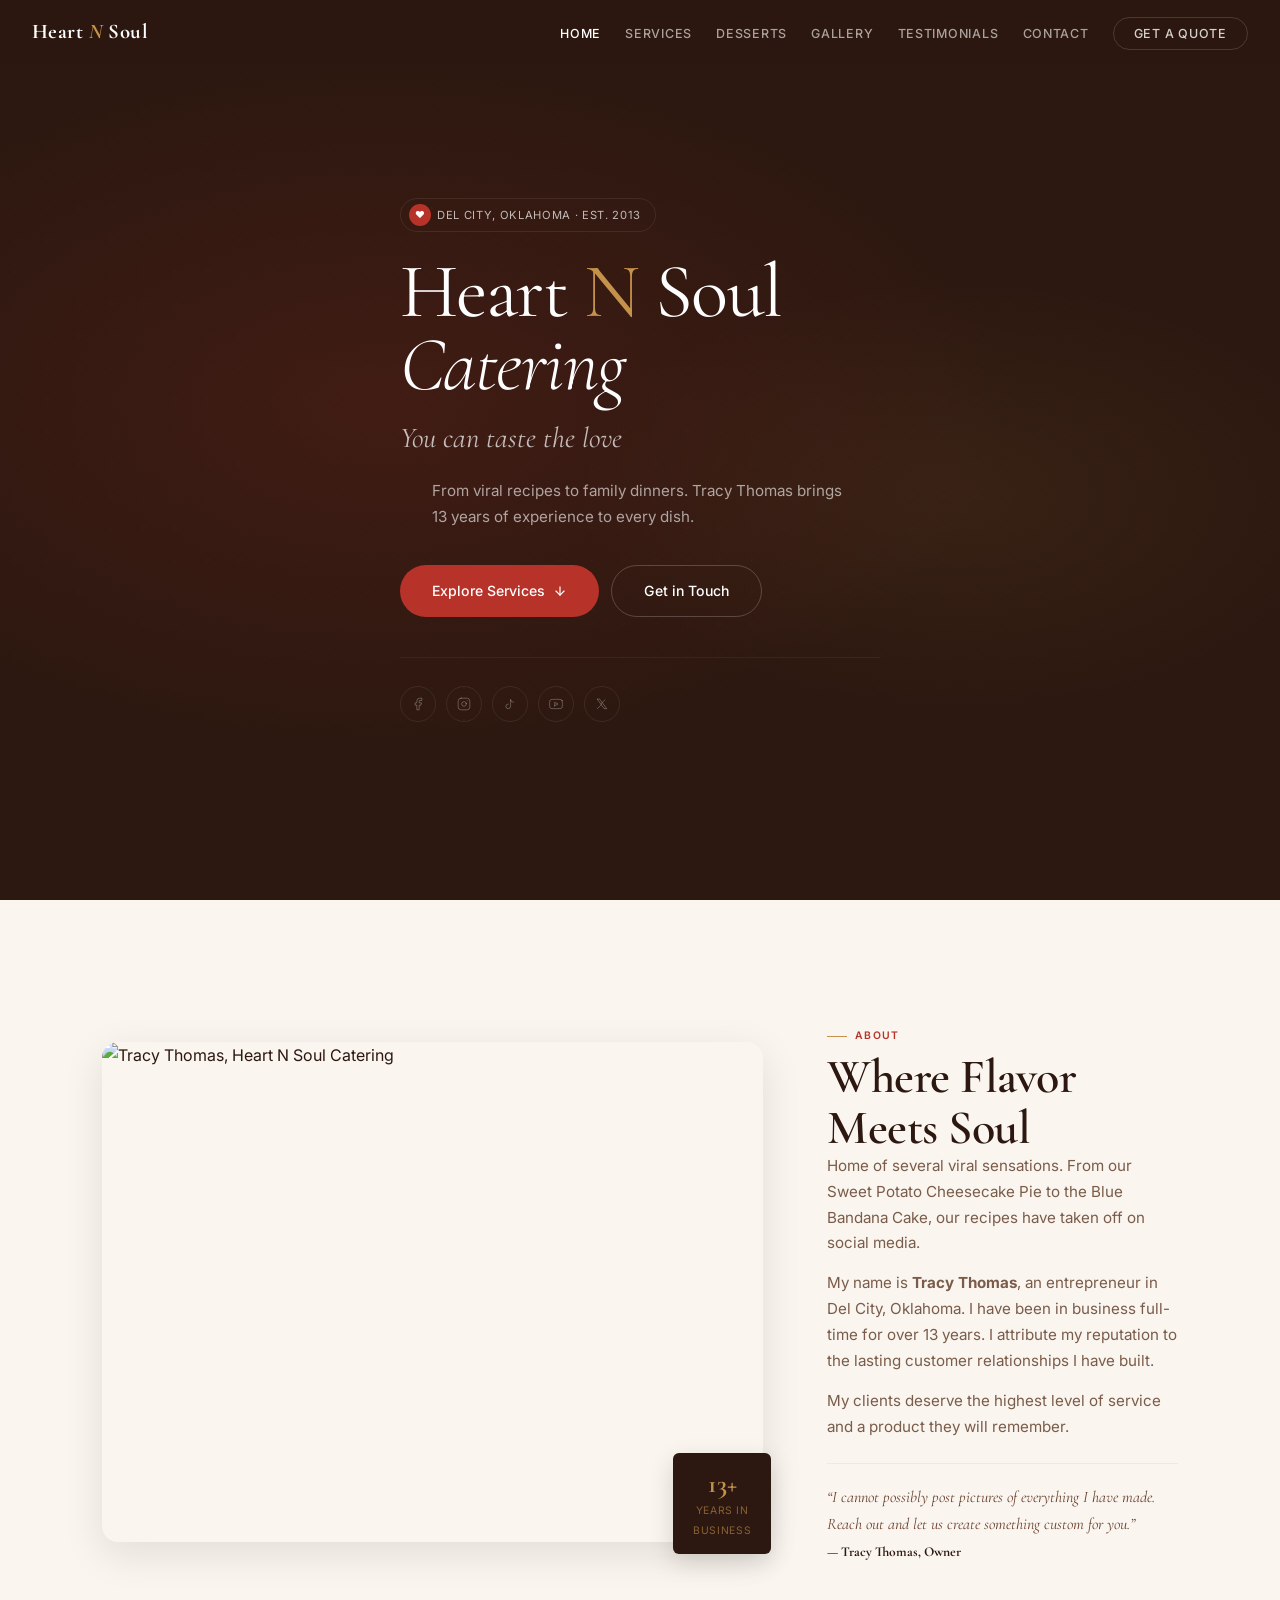
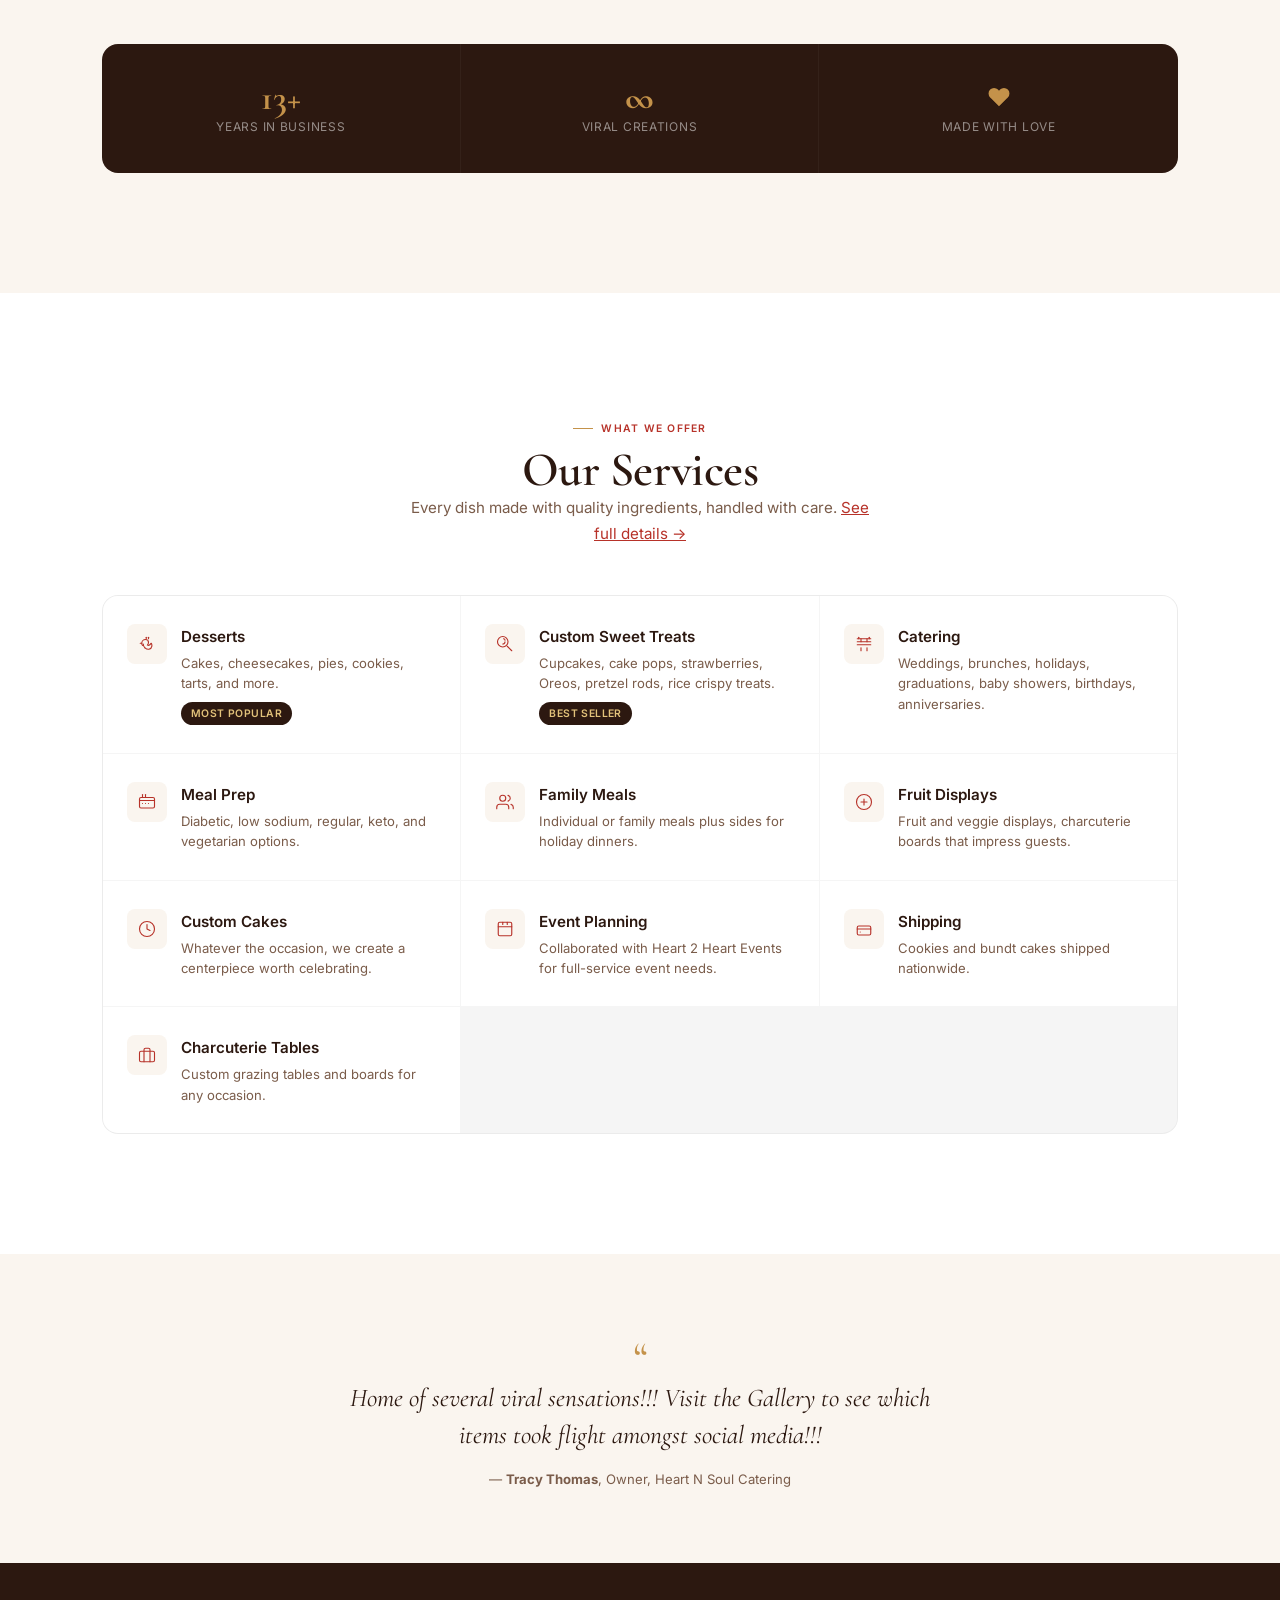
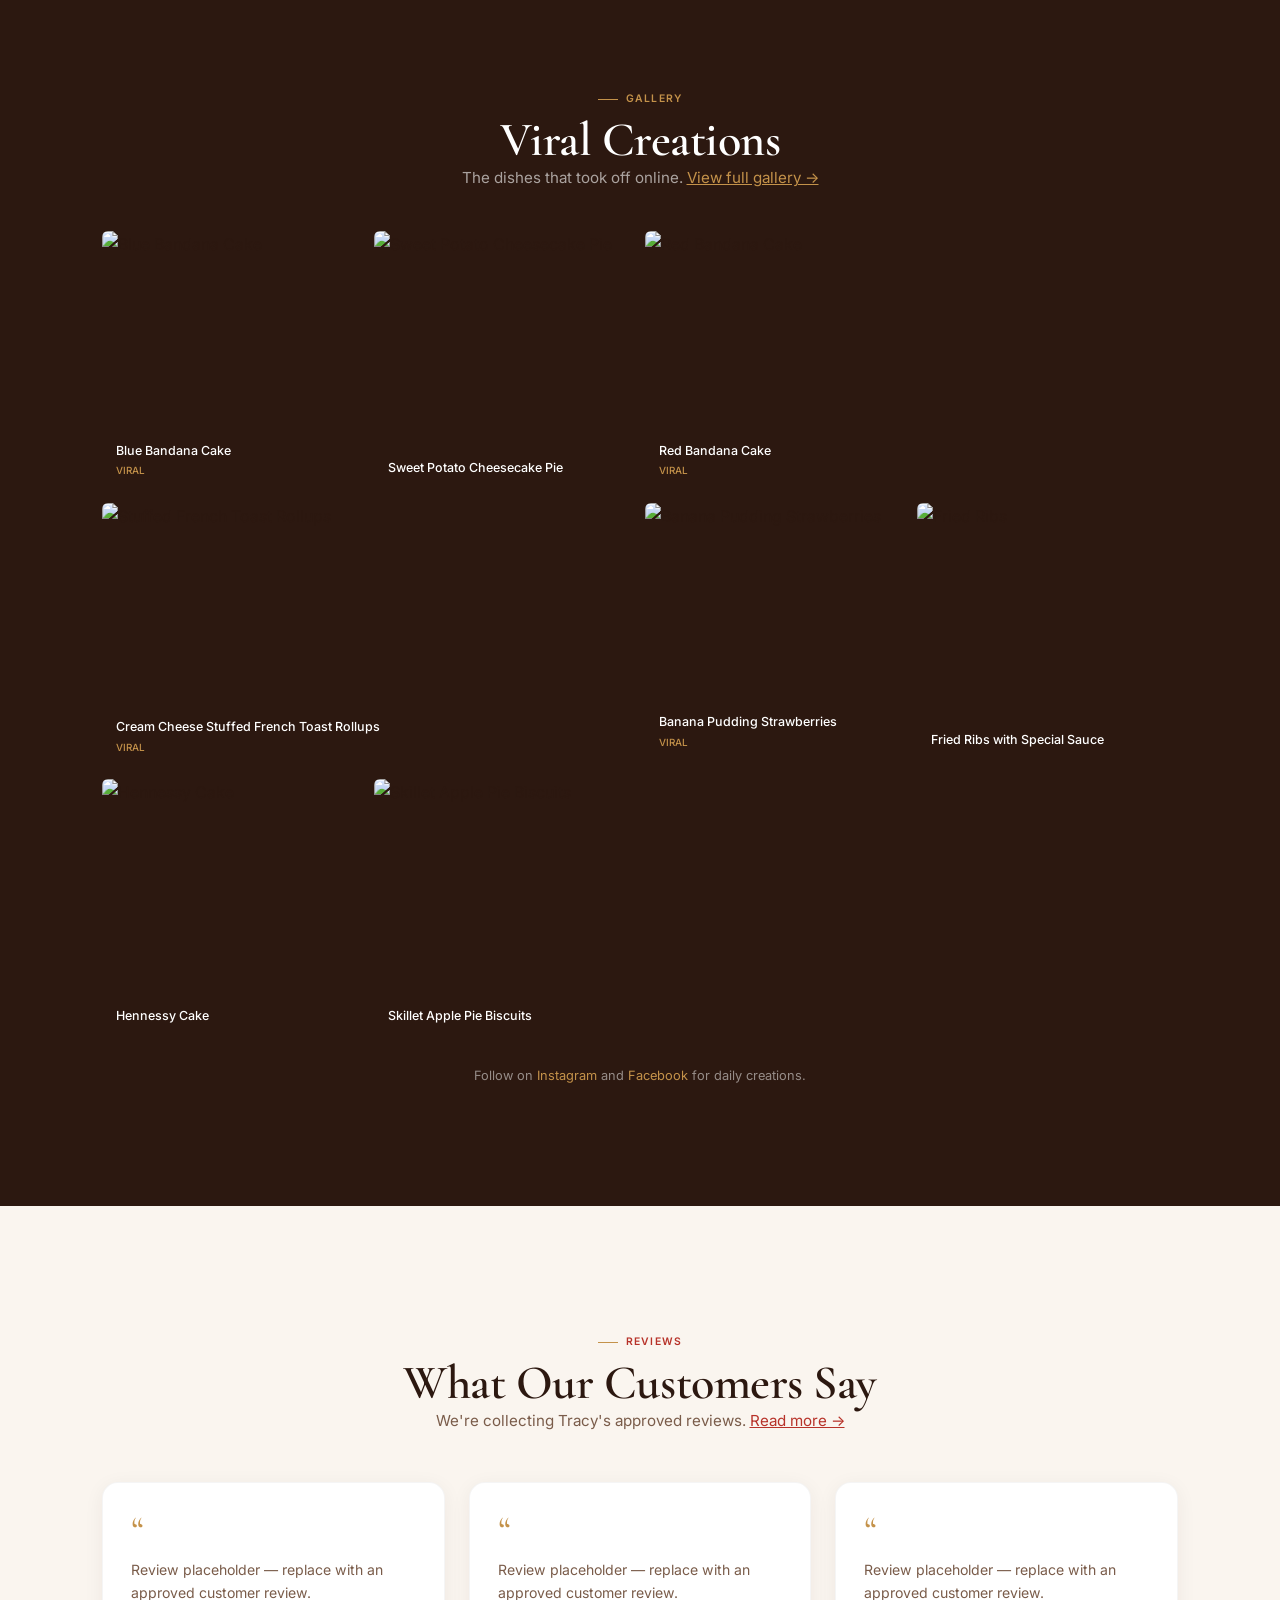
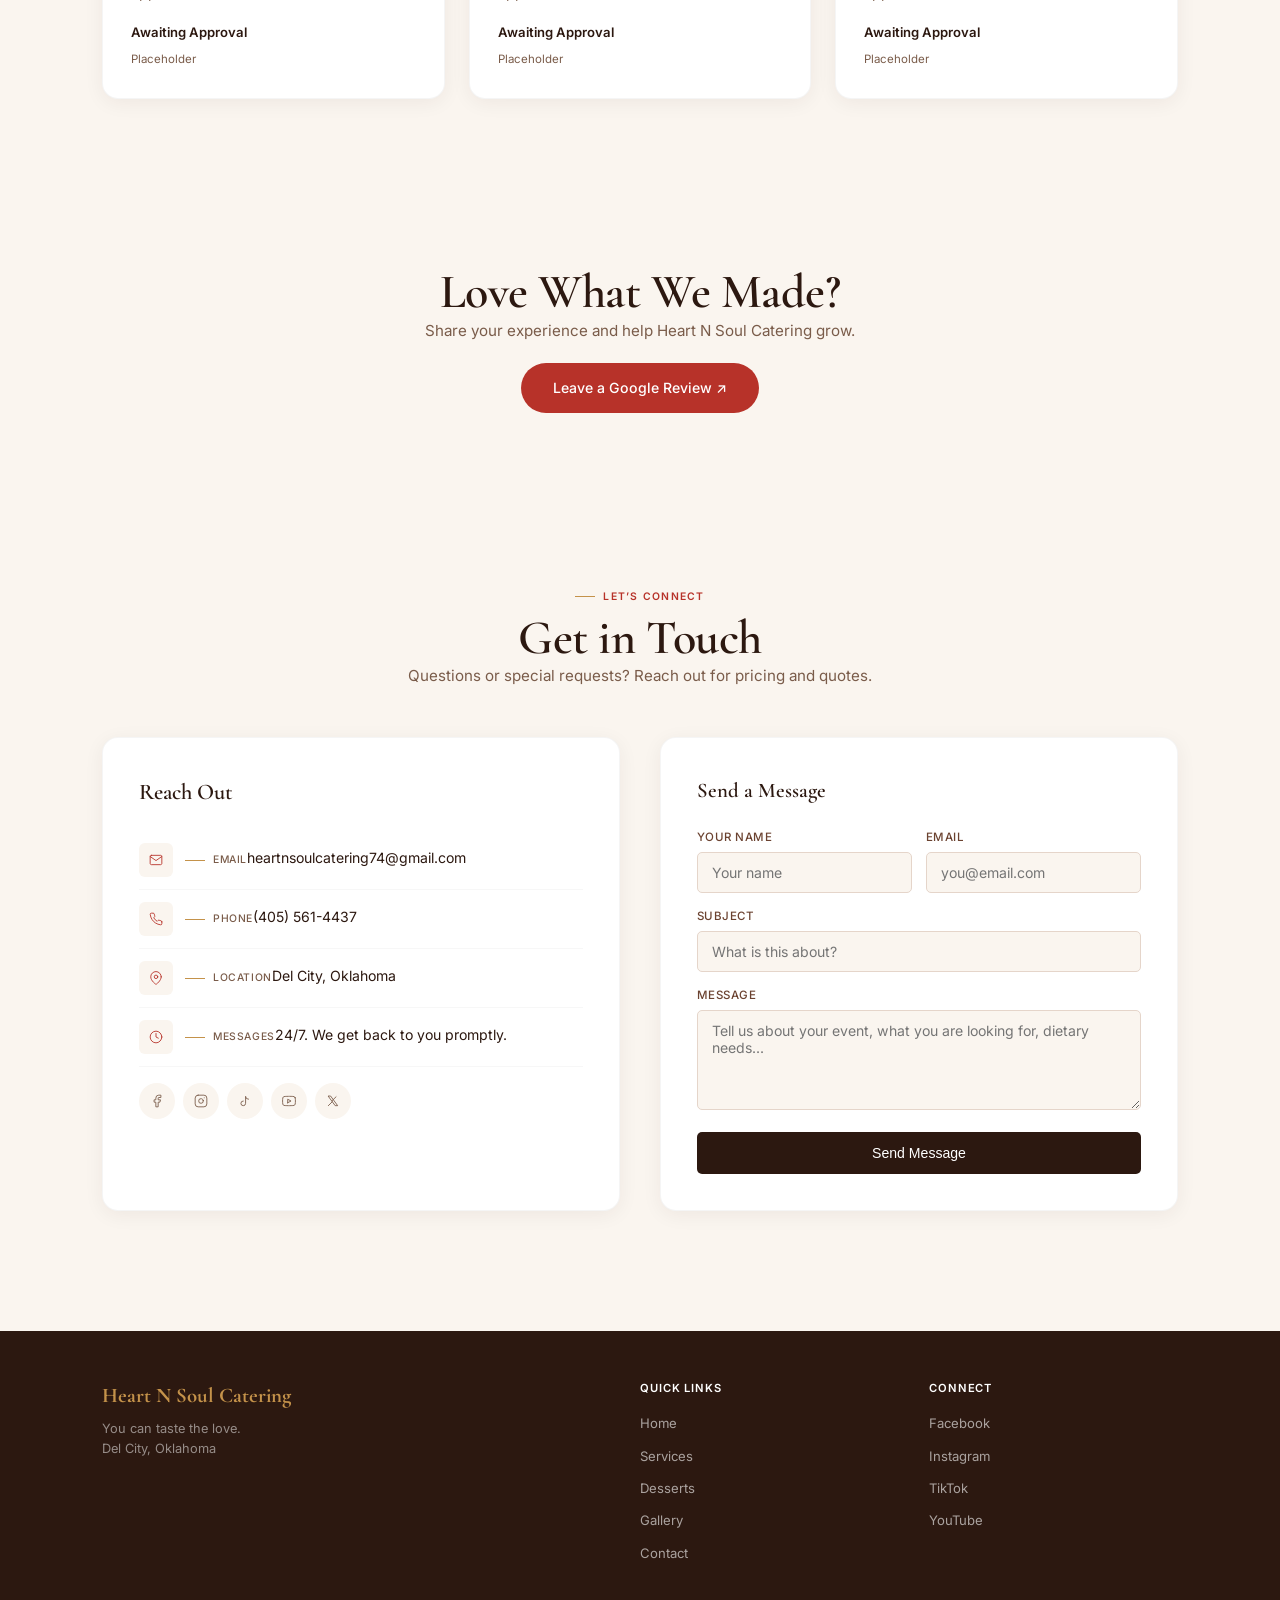
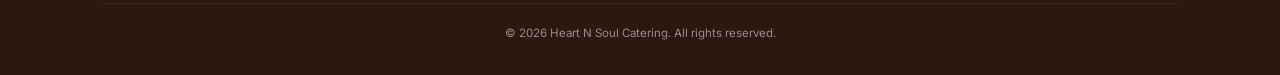
==== commit e3f9db78: "Replace review placeholders with approved Facebook comments" ====
--- a/index.html
+++ b/index.html
@@ -246,35 +246,6 @@
     </div>
   </section>
 
-  <!-- ═══ FROM FACEBOOK ═══ -->
-  <section style="padding:48px 0">
-    <div class="w">
-      <div class="cnt rv">
-        <div class="l">Facebook</div>
-        <h2 class="h2">From Facebook</h2>
-        <p class="p">A few words shared by our Facebook community. <a href="https://www.facebook.com/p/Heart-N-Soul-Catering-100067426760560/" target="_blank" rel="noopener noreferrer" style="color:var(--red);text-decoration:underline">View Facebook &rarr;</a></p>
-      </div>
-      <div class="tg" id="fbgp">
-        <div class="tcd rvs d1">
-          <p>Anytime you wanna make this just let me know!! I'll buy it</p>
-          <span class="tn">ZQ Clark</span><span class="tl">Facebook comment</span>
-        </div>
-        <div class="tcd rvs d2">
-          <p>Yummy 😊</p>
-          <span class="tn">Dorothy Williams</span><span class="tl">Facebook comment</span>
-        </div>
-        <div class="tcd rvs d3">
-          <p>Love this! ❤️</p>
-          <span class="tn">Carrie Winslett</span><span class="tl">Facebook comment</span>
-        </div>
-        <div class="tcd rvs d1">
-          <p>EXCELLENT AS ALWAYS</p>
-          <span class="tn">Terrie Boyd</span><span class="tl">Facebook comment</span>
-        </div>
-      </div>
-    </div>
-  </section>
-
   <!-- ═══ REVIEW CTA ═══ -->
   <section style="padding:48px 0">
     <div class="w">
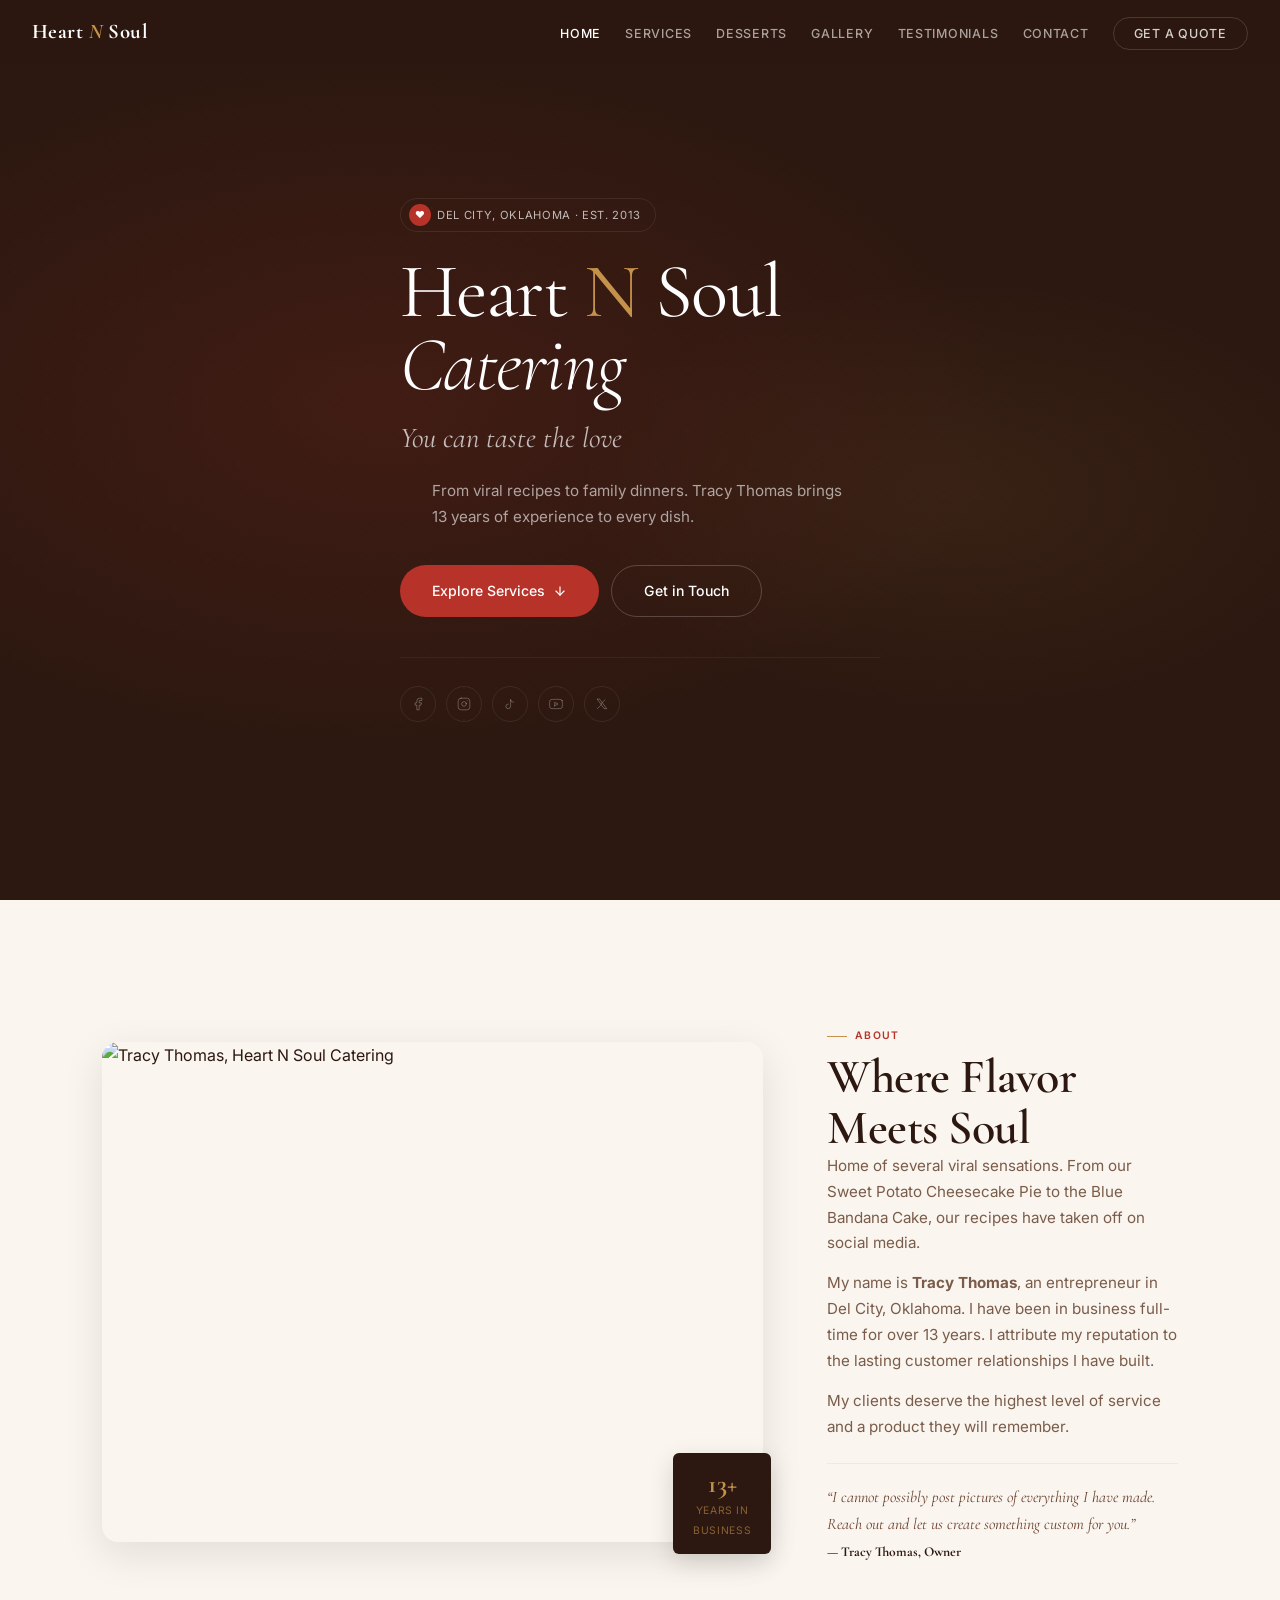
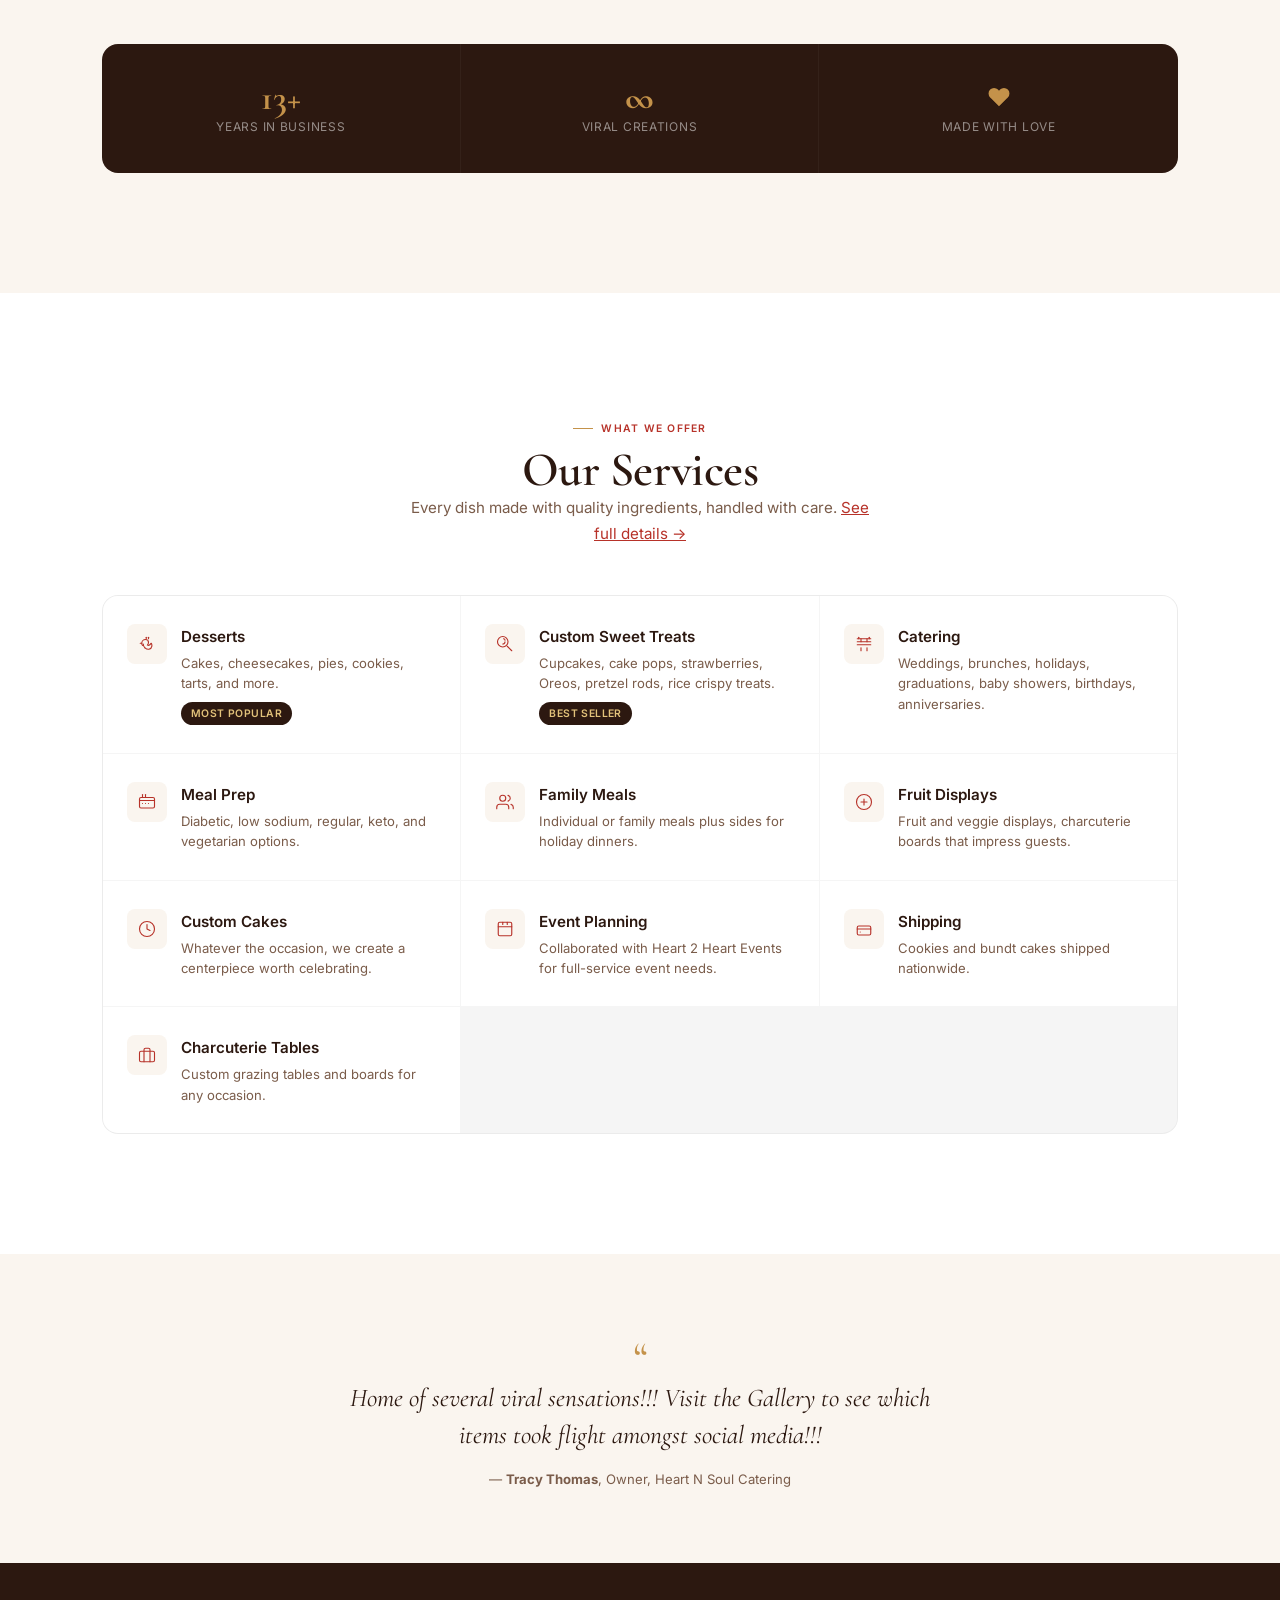
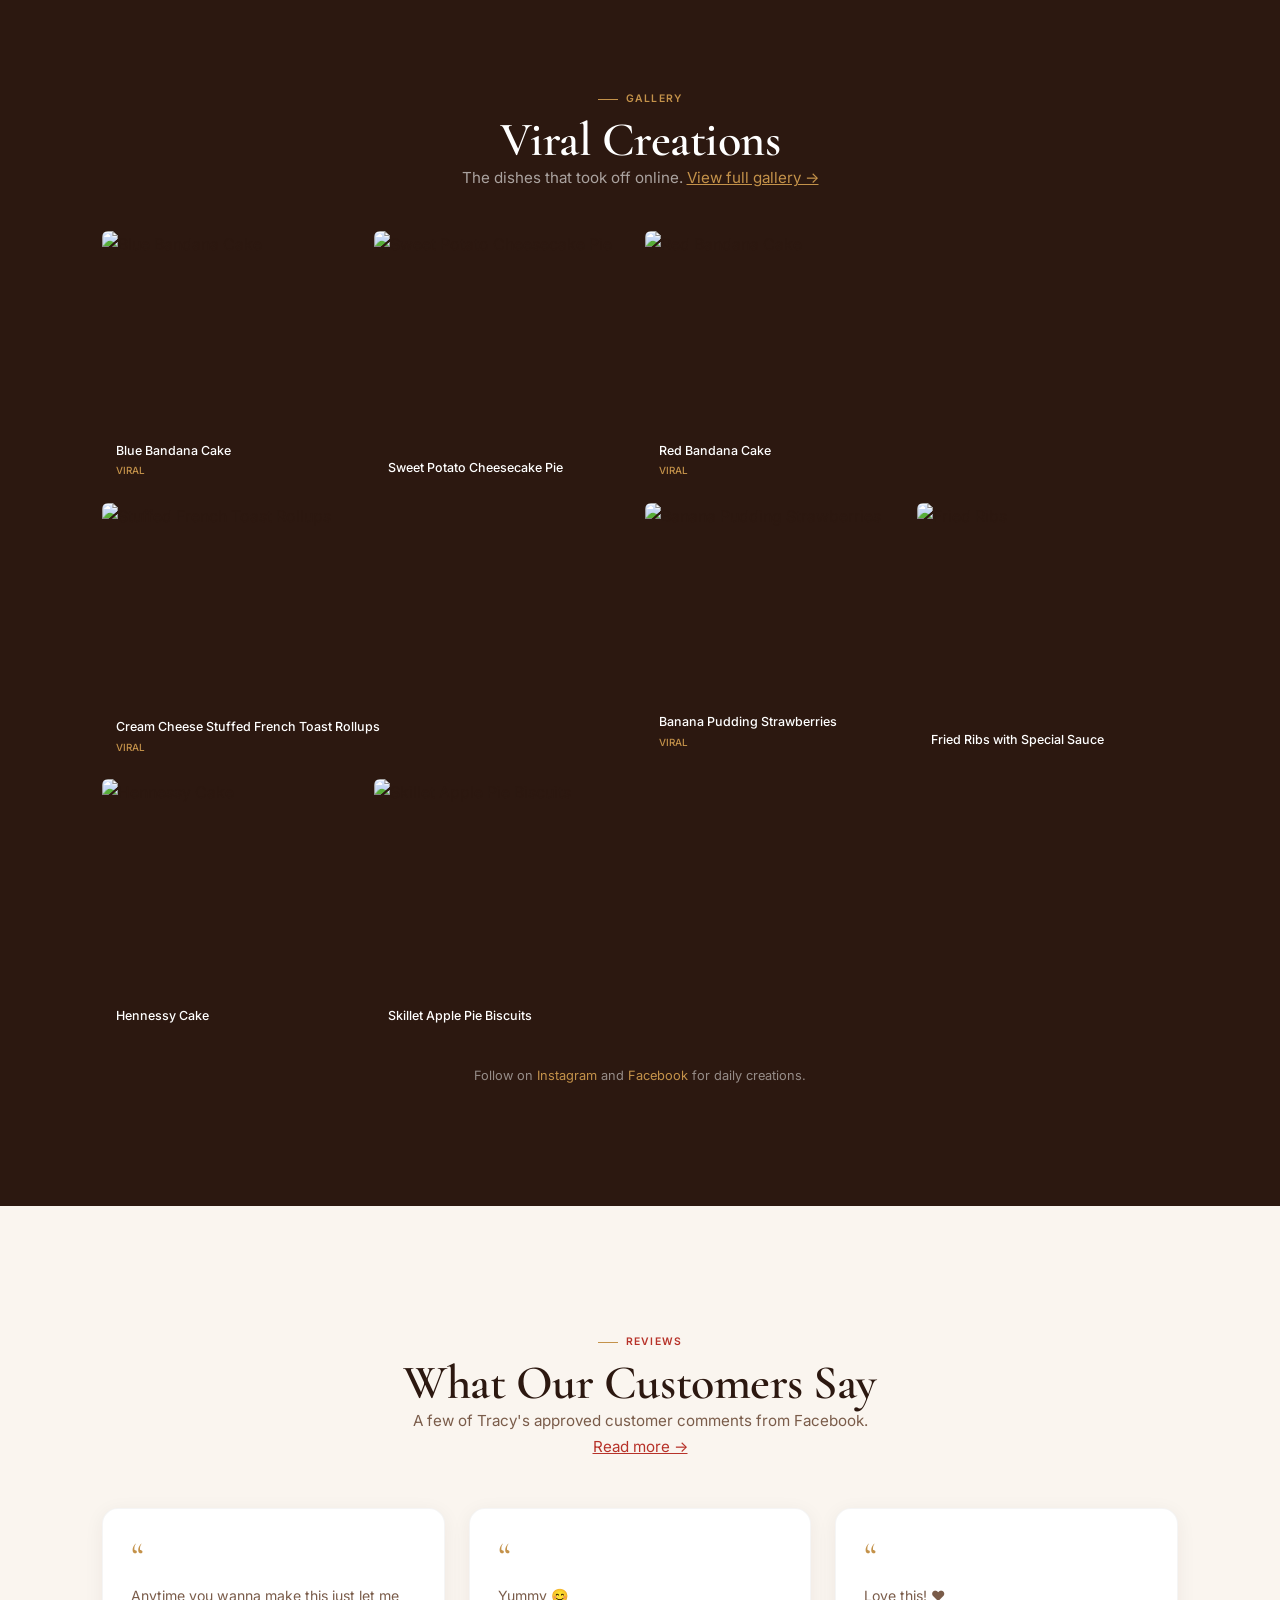
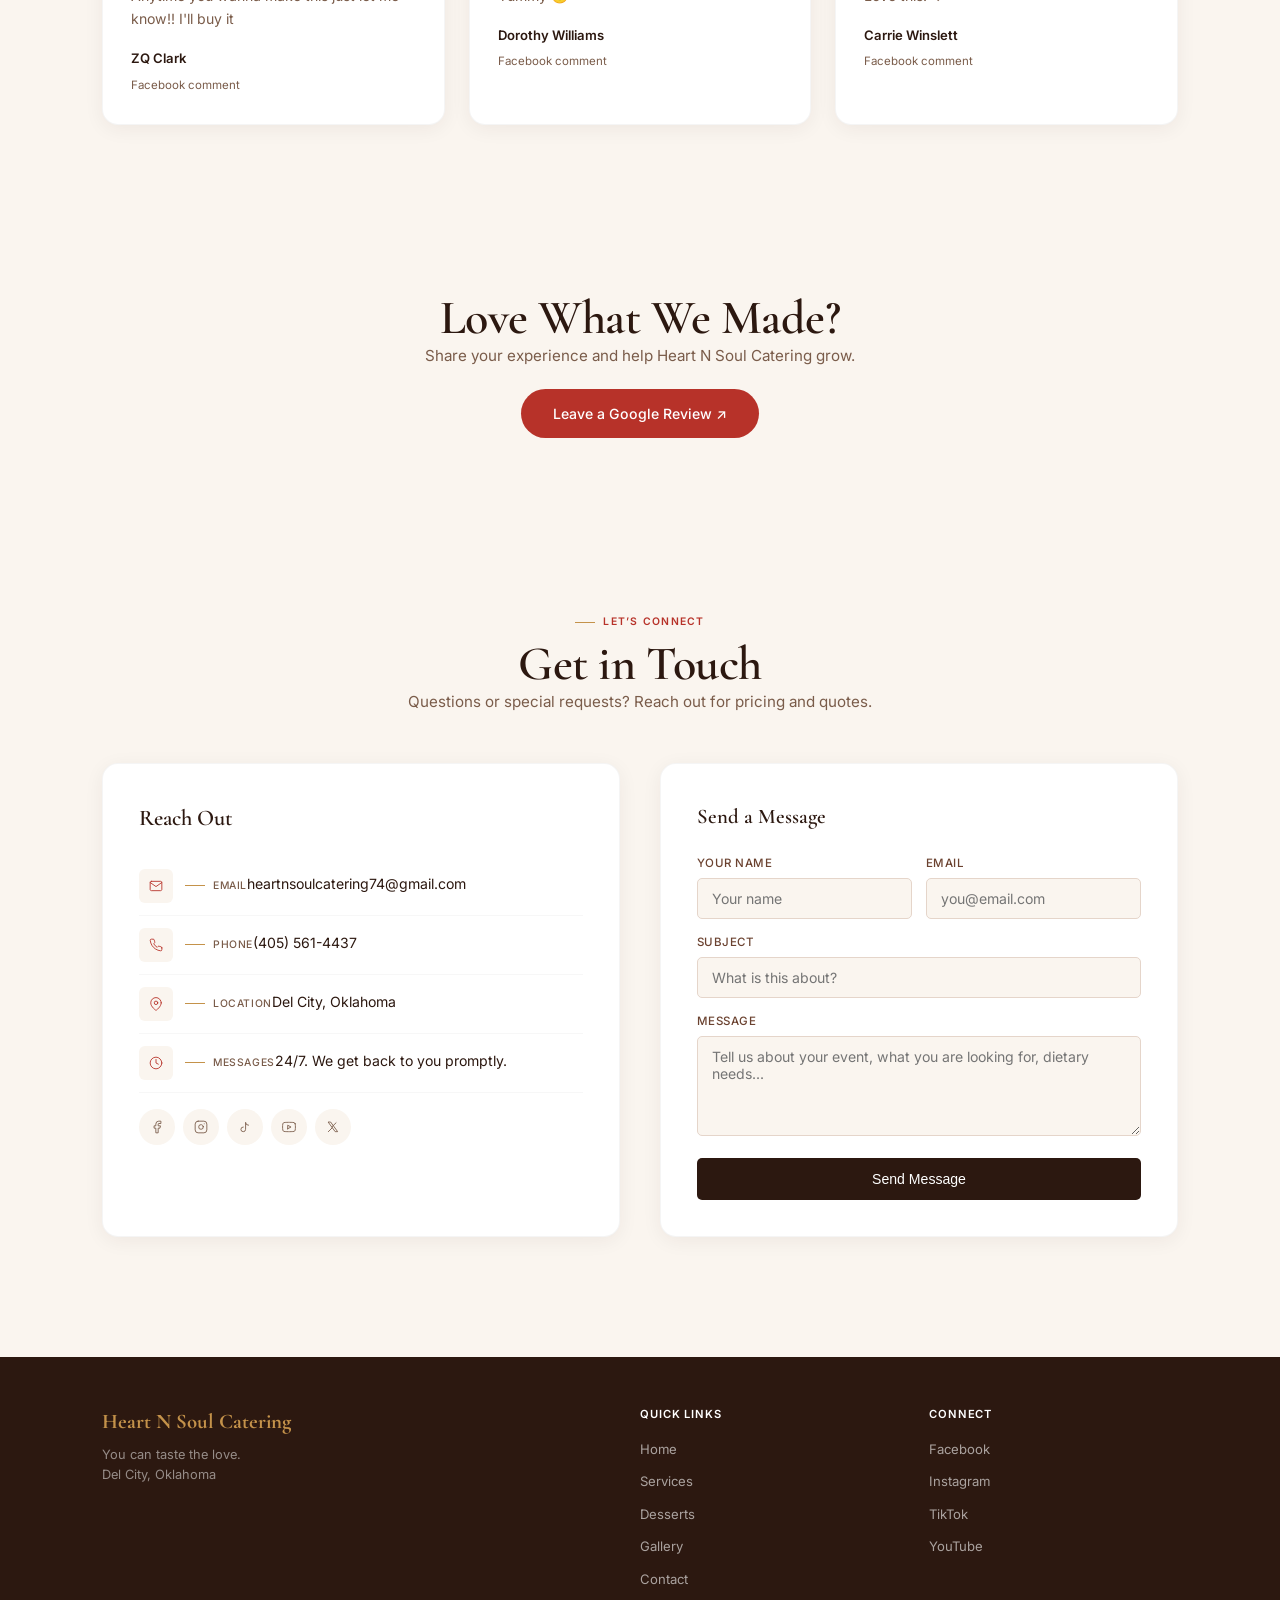
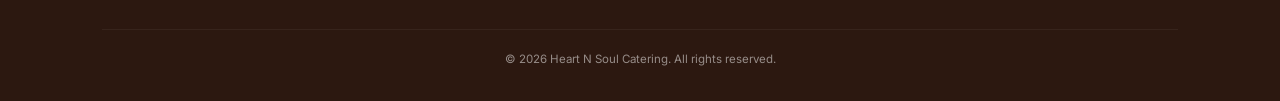
==== commit 54a8b832: "Replace homepage review placeholders with approved Facebook feedback" ====
--- a/index.html
+++ b/index.html
@@ -227,20 +227,20 @@
       <div class="cnt rv">
         <div class="l">Reviews</div>
         <h2 class="h2">What Our Customers Say</h2>
-        <p class="p">We're collecting Tracy's approved reviews. <a href="/testimonials" style="color:var(--red);text-decoration:underline">Read more &rarr;</a></p>
+        <p class="p">A few of Tracy's approved customer comments from Facebook. <a href="/testimonials" style="color:var(--red);text-decoration:underline">Read more &rarr;</a></p>
       </div>
       <div class="tg" id="tg">
         <div class="tcd rvs d1">
-          <p>Review placeholder — replace with an approved customer review.</p>
-          <span class="tn">Awaiting Approval</span><span class="tl">Placeholder</span>
+          <p>Anytime you wanna make this just let me know!! I'll buy it</p>
+          <span class="tn">ZQ Clark</span><span class="tl">Facebook comment</span>
         </div>
         <div class="tcd rvs d2">
-          <p>Review placeholder — replace with an approved customer review.</p>
-          <span class="tn">Awaiting Approval</span><span class="tl">Placeholder</span>
+          <p>Yummy 😊</p>
+          <span class="tn">Dorothy Williams</span><span class="tl">Facebook comment</span>
         </div>
         <div class="tcd rvs d3">
-          <p>Review placeholder — replace with an approved customer review.</p>
-          <span class="tn">Awaiting Approval</span><span class="tl">Placeholder</span>
+          <p>Love this! ❤️</p>
+          <span class="tn">Carrie Winslett</span><span class="tl">Facebook comment</span>
         </div>
       </div>
     </div>
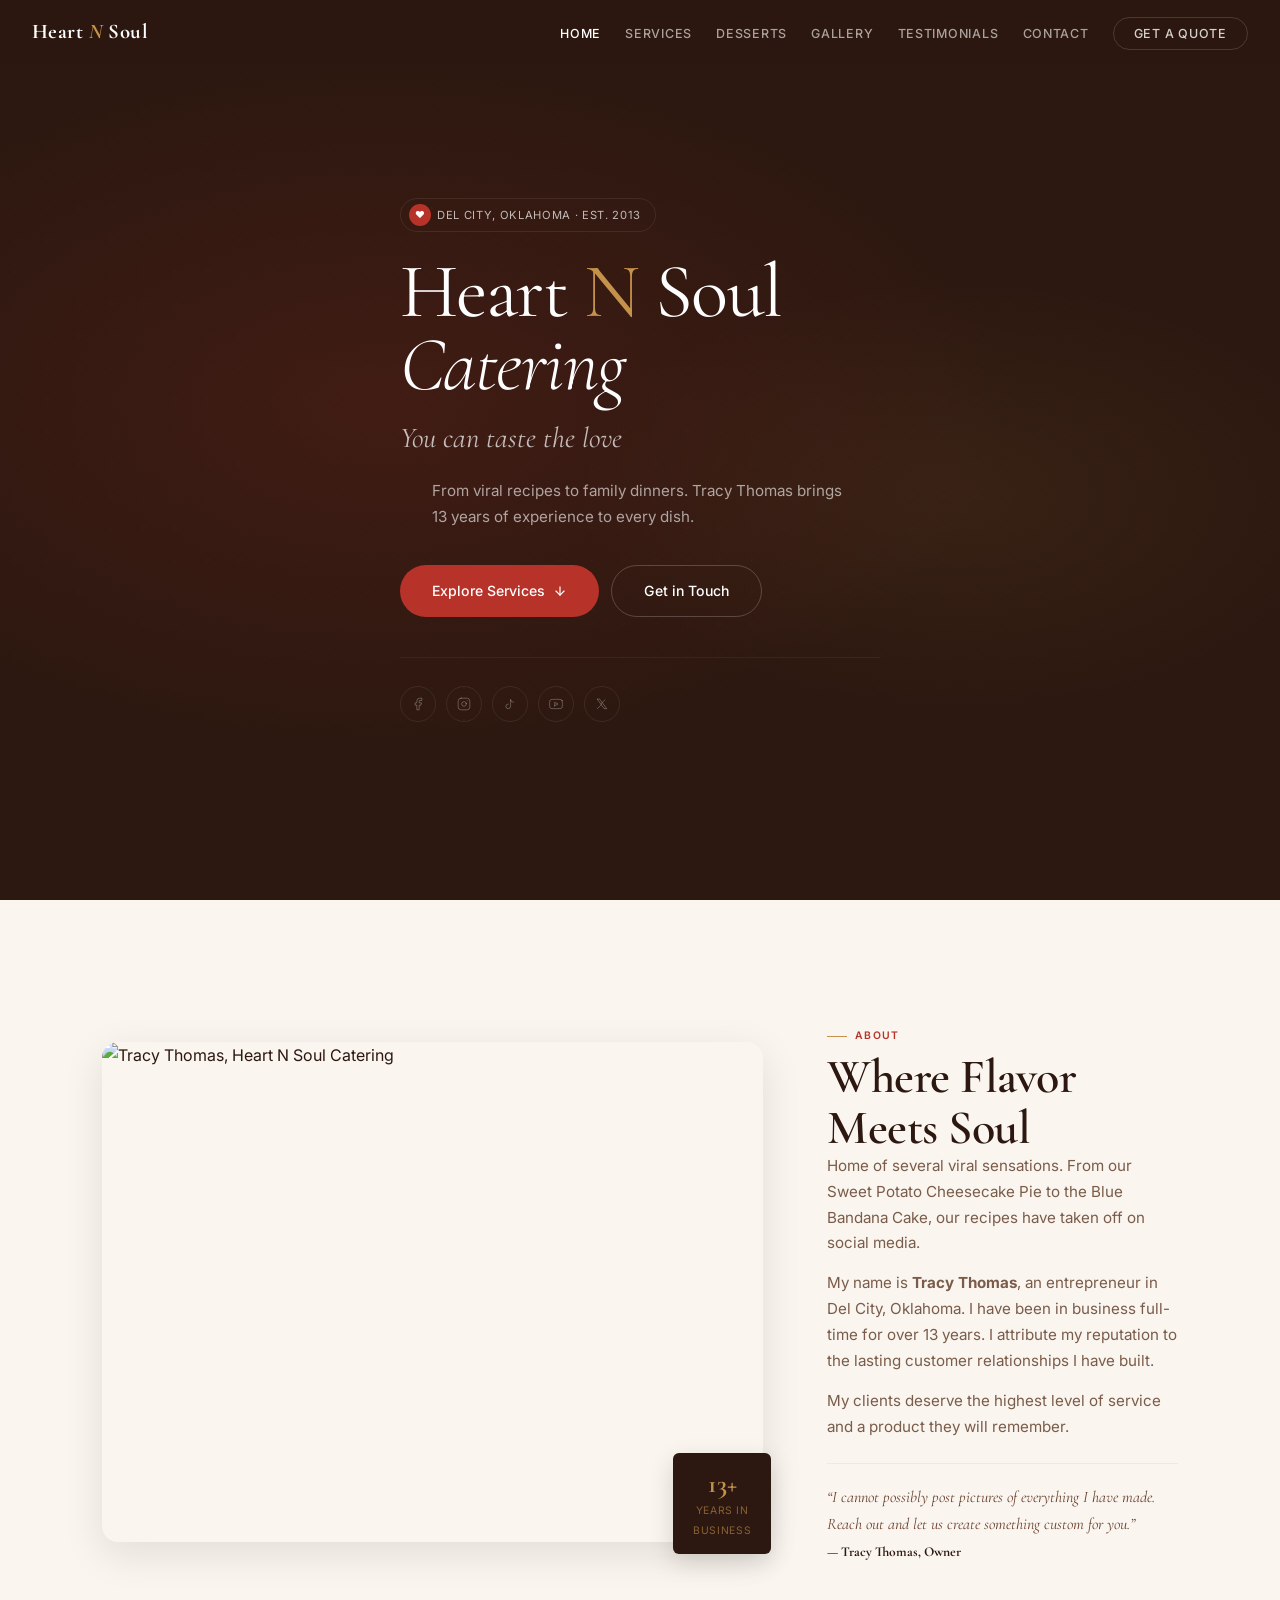
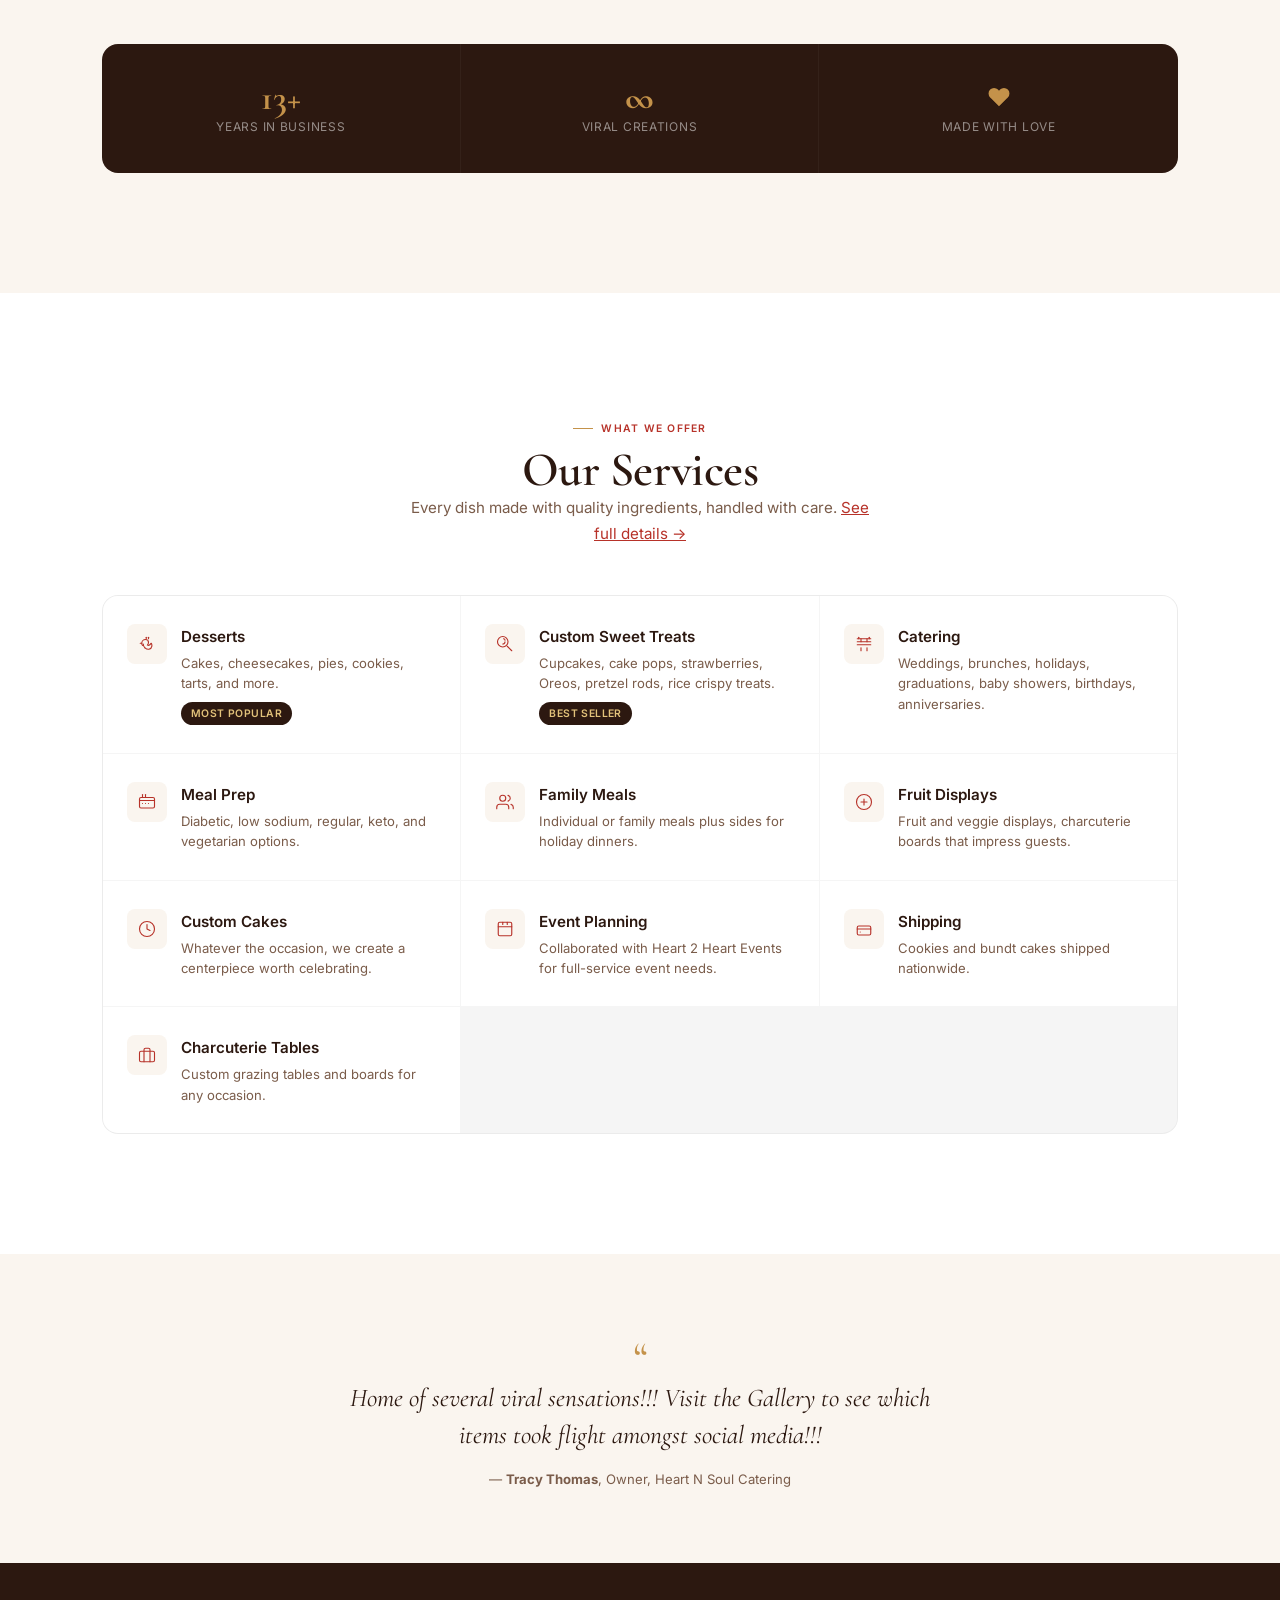
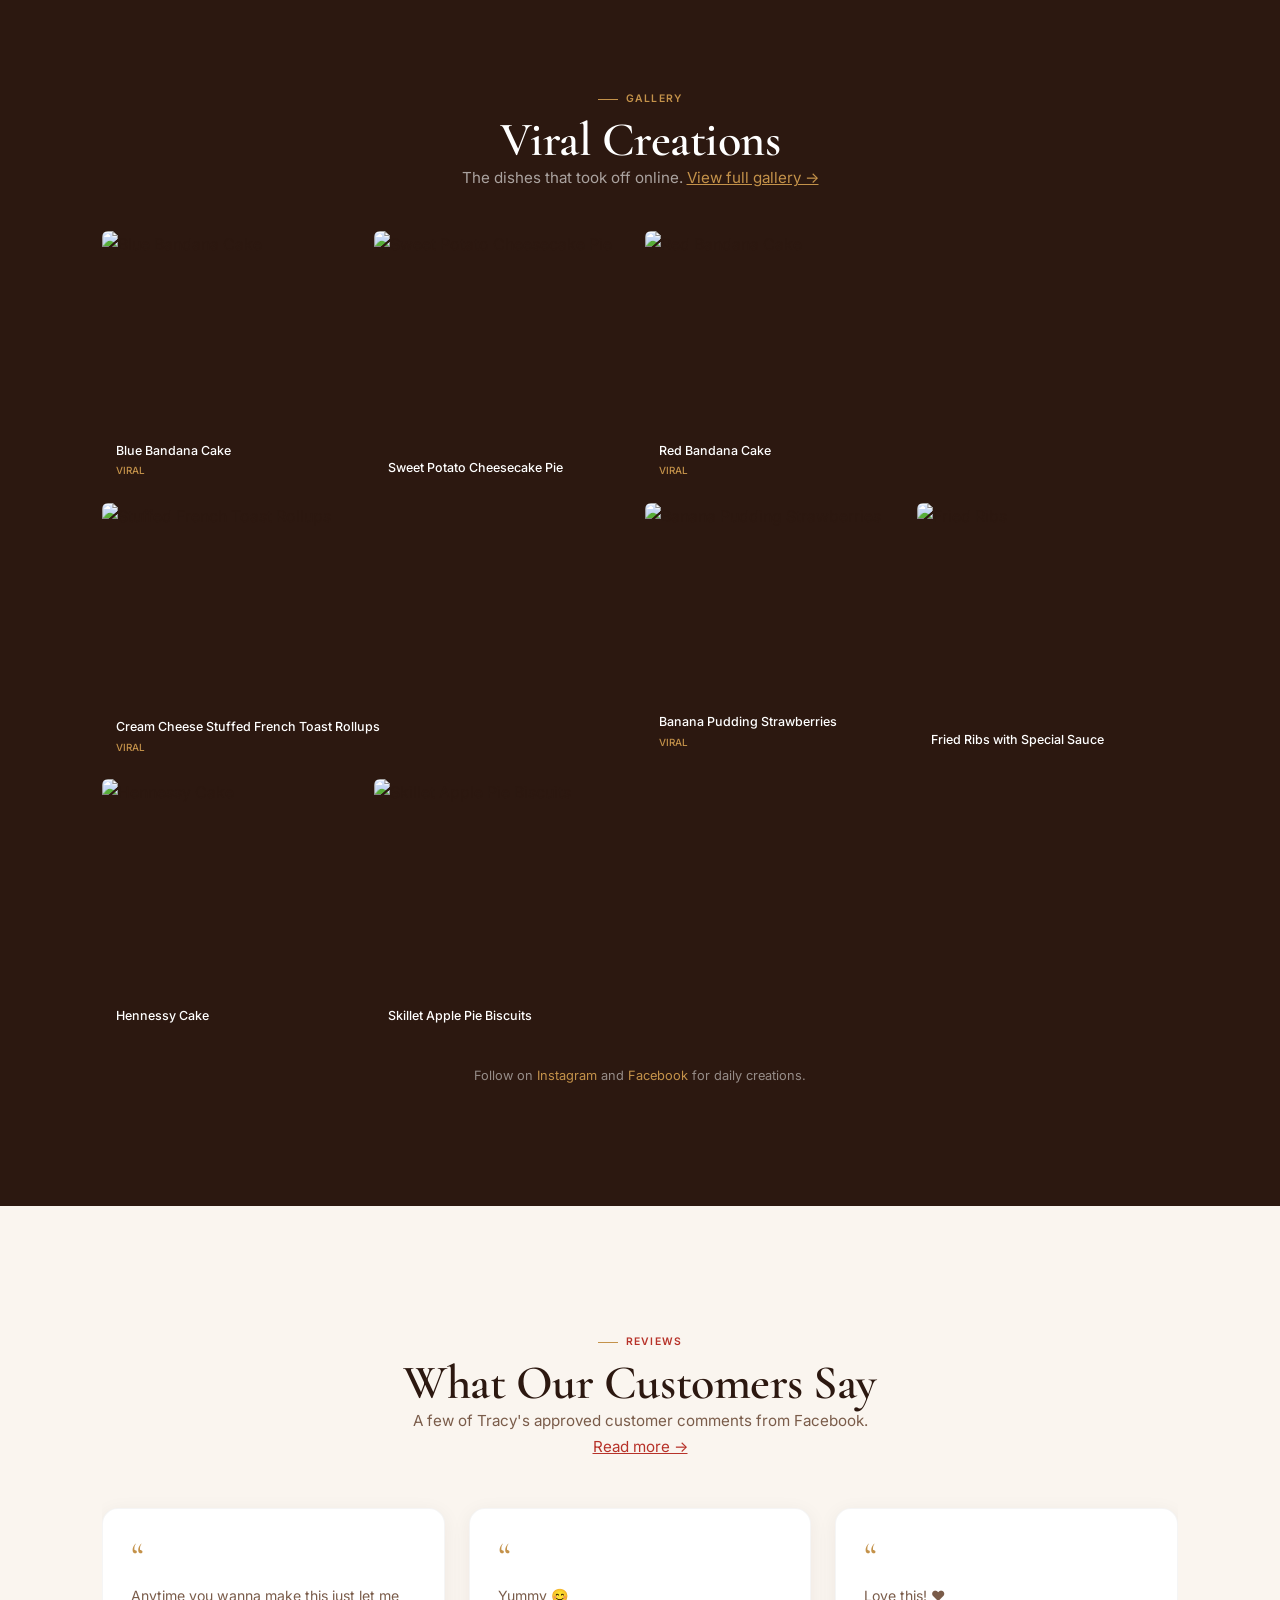
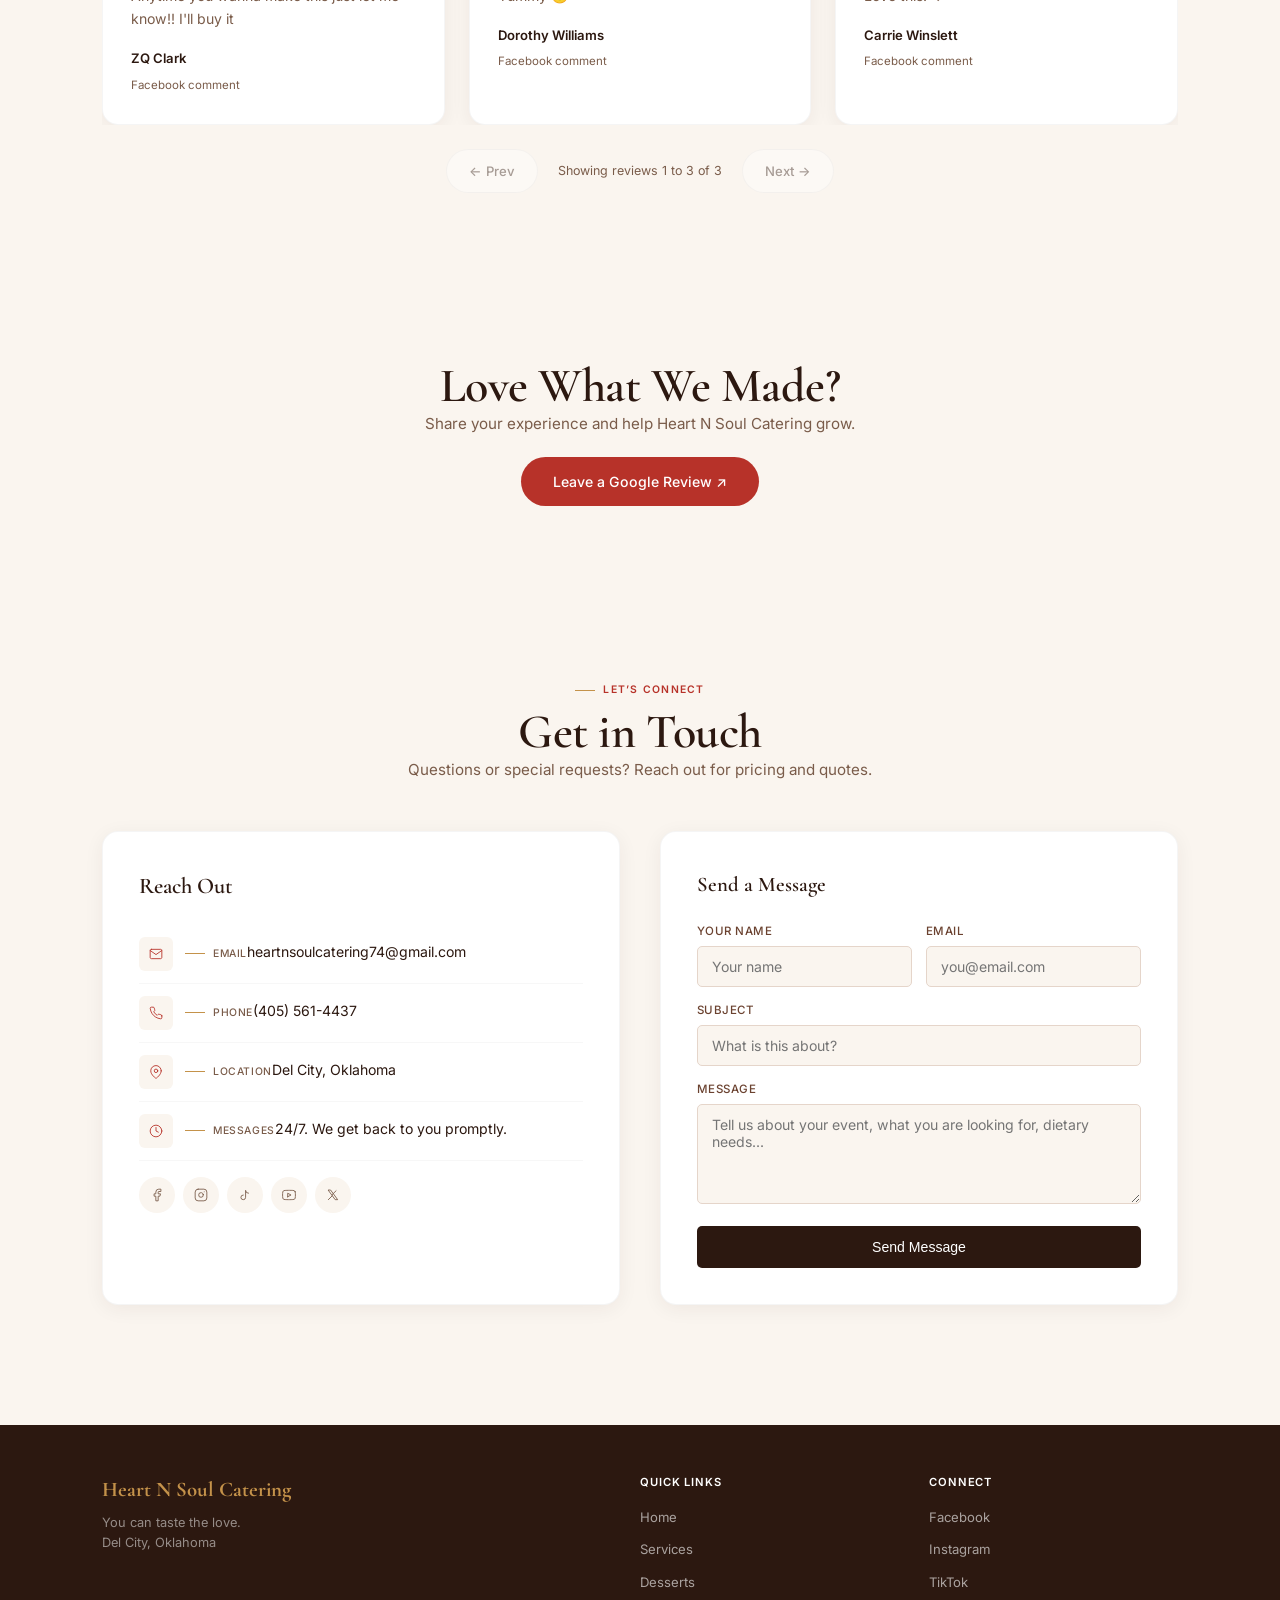
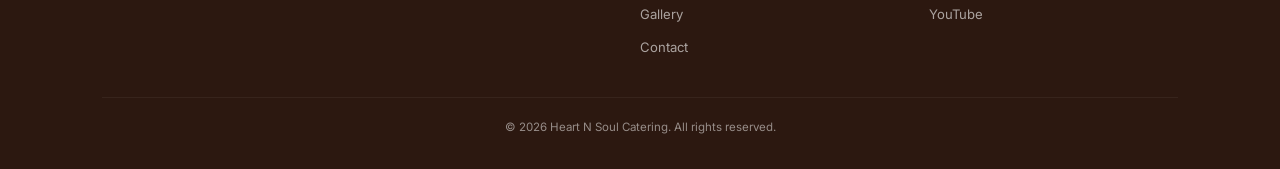
==== commit 5a4df4b0: "Add accessible review carousels" ====
--- a/index.html
+++ b/index.html
@@ -229,18 +229,27 @@
         <h2 class="h2">What Our Customers Say</h2>
         <p class="p">A few of Tracy's approved customer comments from Facebook. <a href="/testimonials" style="color:var(--red);text-decoration:underline">Read more &rarr;</a></p>
       </div>
-      <div class="tg" id="tg">
-        <div class="tcd rvs d1">
-          <p>Anytime you wanna make this just let me know!! I'll buy it</p>
-          <span class="tn">ZQ Clark</span><span class="tl">Facebook comment</span>
-        </div>
-        <div class="tcd rvs d2">
-          <p>Yummy 😊</p>
-          <span class="tn">Dorothy Williams</span><span class="tl">Facebook comment</span>
-        </div>
-        <div class="tcd rvs d3">
-          <p>Love this! ❤️</p>
-          <span class="tn">Carrie Winslett</span><span class="tl">Facebook comment</span>
+      <div class="tgw" role="region" aria-roledescription="carousel" aria-label="Approved Facebook reviews">
+        <div class="tgv">
+          <div class="tg" id="tg">
+            <div class="tcd rvs d1" role="group" aria-roledescription="slide" aria-label="Slide 1 of 3: review by ZQ Clark">
+              <p>Anytime you wanna make this just let me know!! I'll buy it</p>
+              <span class="tn">ZQ Clark</span><span class="tl">Facebook comment</span>
+            </div>
+            <div class="tcd rvs d2" role="group" aria-roledescription="slide" aria-label="Slide 2 of 3: review by Dorothy Williams">
+              <p>Yummy 😊</p>
+              <span class="tn">Dorothy Williams</span><span class="tl">Facebook comment</span>
+            </div>
+            <div class="tcd rvs d3" role="group" aria-roledescription="slide" aria-label="Slide 3 of 3: review by Carrie Winslett">
+              <p>Love this! ❤️</p>
+              <span class="tn">Carrie Winslett</span><span class="tl">Facebook comment</span>
+            </div>
+          </div>
+        </div>
+        <div class="tgc">
+          <button type="button" class="tgb tgb-prev" aria-label="Previous review" aria-controls="tg">&#8592; Prev</button>
+          <div class="tgs" aria-live="polite" aria-atomic="true"></div>
+          <button type="button" class="tgb tgb-next" aria-label="Next review" aria-controls="tg">Next &#8594;</button>
         </div>
       </div>
     </div>
--- a/styles.css
+++ b/styles.css
@@ -125,6 +125,19 @@
     .tcd p{font-size:.88rem;color:var(--text-light);line-height:1.65;margin-bottom:18px}
     .tcd .tn{font-size:.82rem;font-weight:600;color:var(--brown);display:block}
     .tcd .tl{font-size:.72rem;color:var(--text-light)}
+
+    /* ═══ TESTIMONIAL CAROUSEL (progressive enhancement; .tg stays a stacked grid without JS) ═══ */
+    .tgw{position:relative}
+    .tgv{overflow:hidden}
+    .js #tg{display:flex;flex-wrap:nowrap;transition:transform .5s cubic-bezier(.16,1,.3,1)}
+    .js .tcd{flex:0 0 100%}
+    @media(min-width:860px){.js .tcd{flex:0 0 calc((100% - 48px)/3)}}
+    .tgc{display:none;align-items:center;justify-content:center;gap:20px;margin-top:24px}
+    .js .tgc{display:flex}
+    .tgb{min-width:44px;min-height:44px;padding:10px 22px;background:var(--white);border:1px solid rgba(0,0,0,.08);border-radius:100px;font-family:var(--font-b);font-size:.82rem;font-weight:500;color:var(--brown);cursor:pointer;transition:all .3s}
+    .tgb:hover:not(:disabled){background:var(--gold-pale);border-color:var(--gold)}
+    .tgb:disabled{opacity:.4;cursor:not-allowed}
+    .tgs{font-size:.78rem;color:var(--text-light);min-width:140px;text-align:center}
 
     /* ═══ CONTACT ═══ */
     .cg{display:grid;grid-template-columns:1fr 1fr;gap:40px;margin-top:48px}
@@ -211,4 +224,5 @@
     @media(prefers-reduced-motion:reduce){
       *,*::before,*::after{animation-duration:.01ms!important;animation-iteration-count:1!important;transition-duration:.01ms!important;scroll-behavior:auto!important}
       .rv,.rvl,.rvr,.rvs{opacity:1!important;transform:none!important}
-    }
+      .js #tg{transition:none!important}
+    }
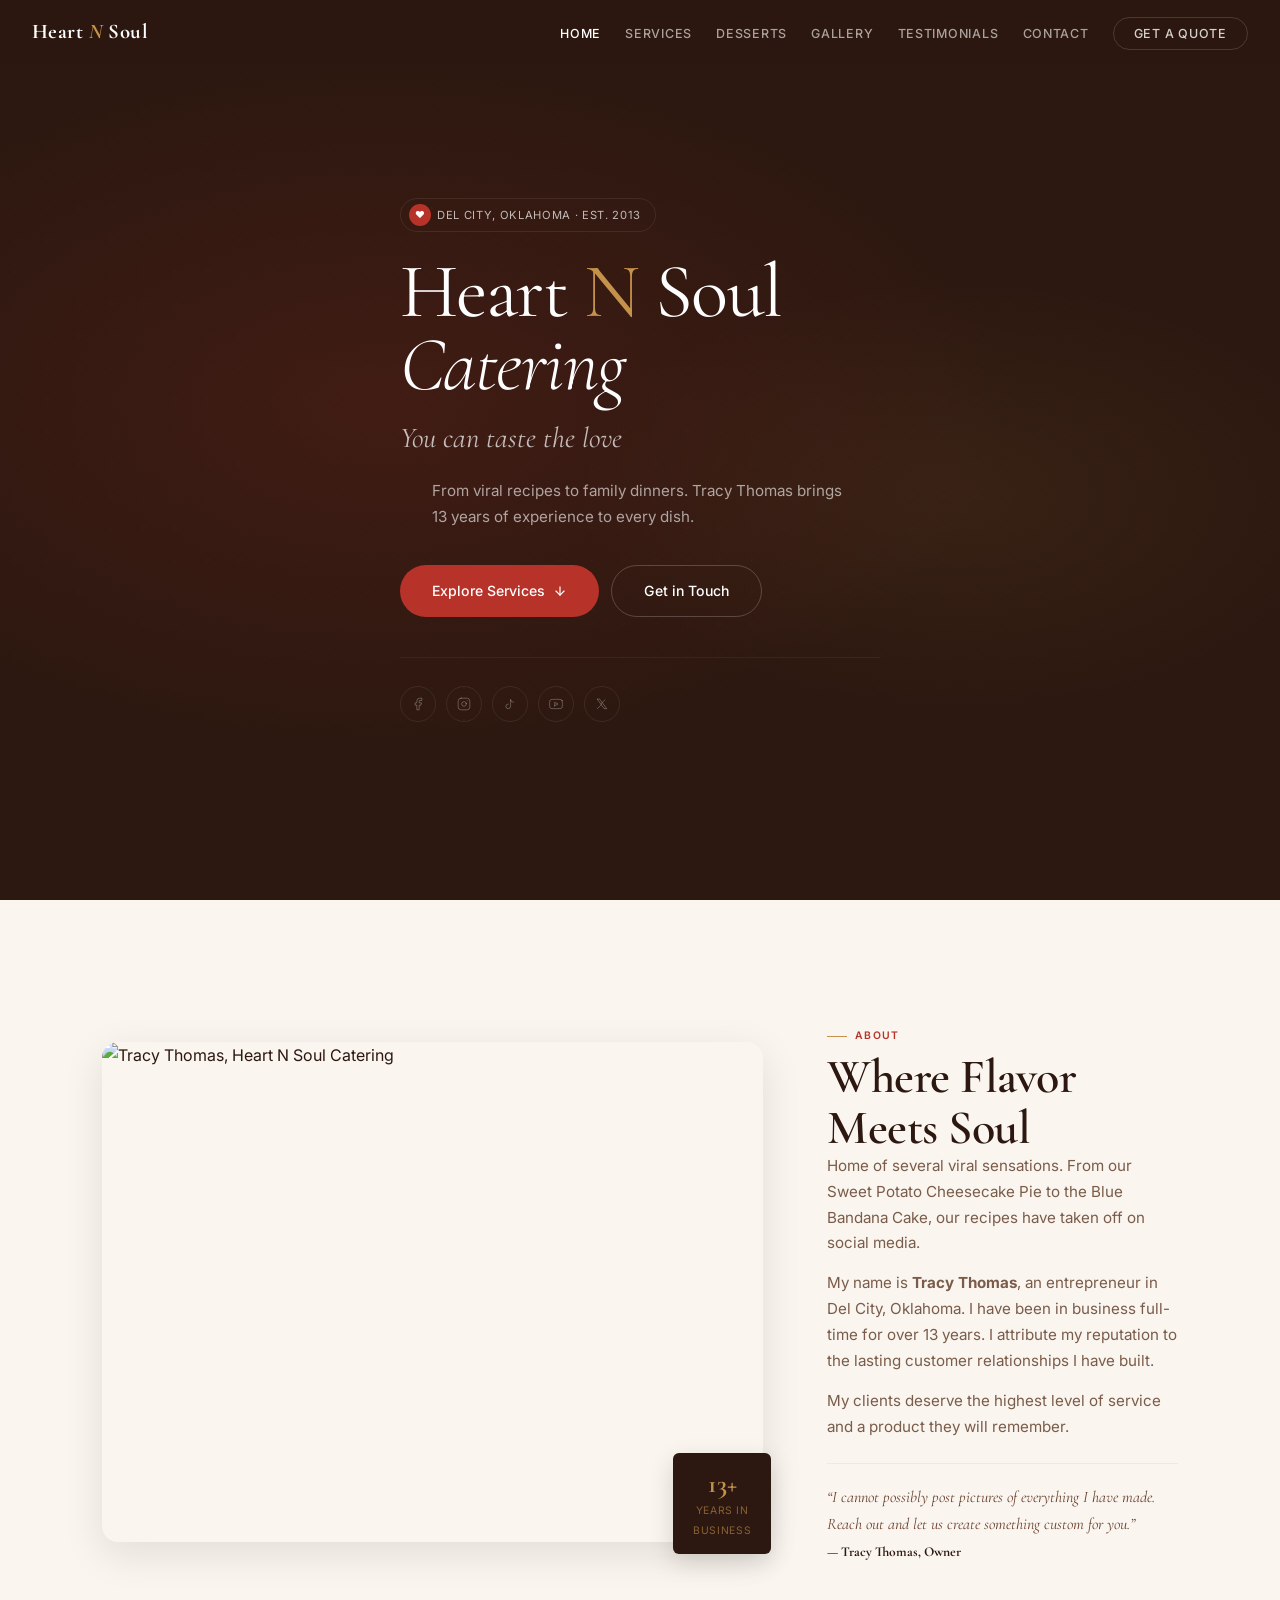
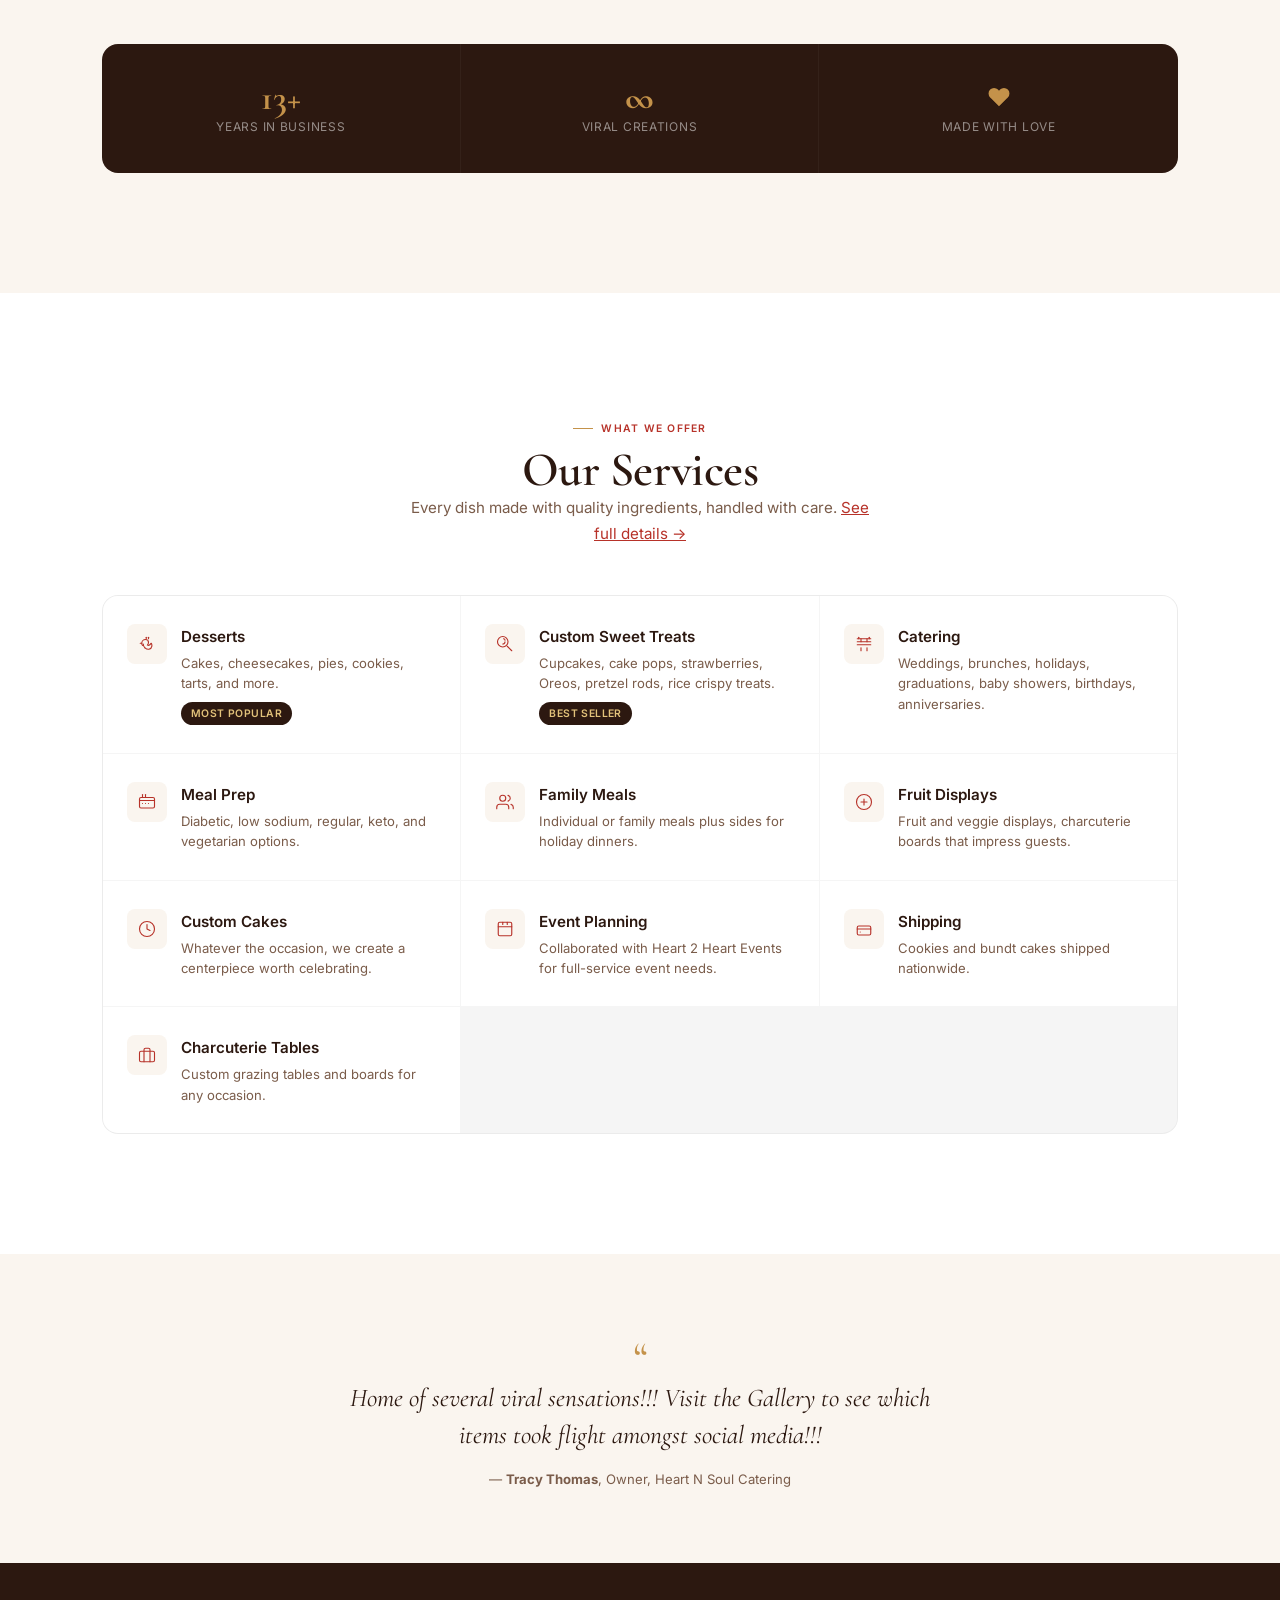
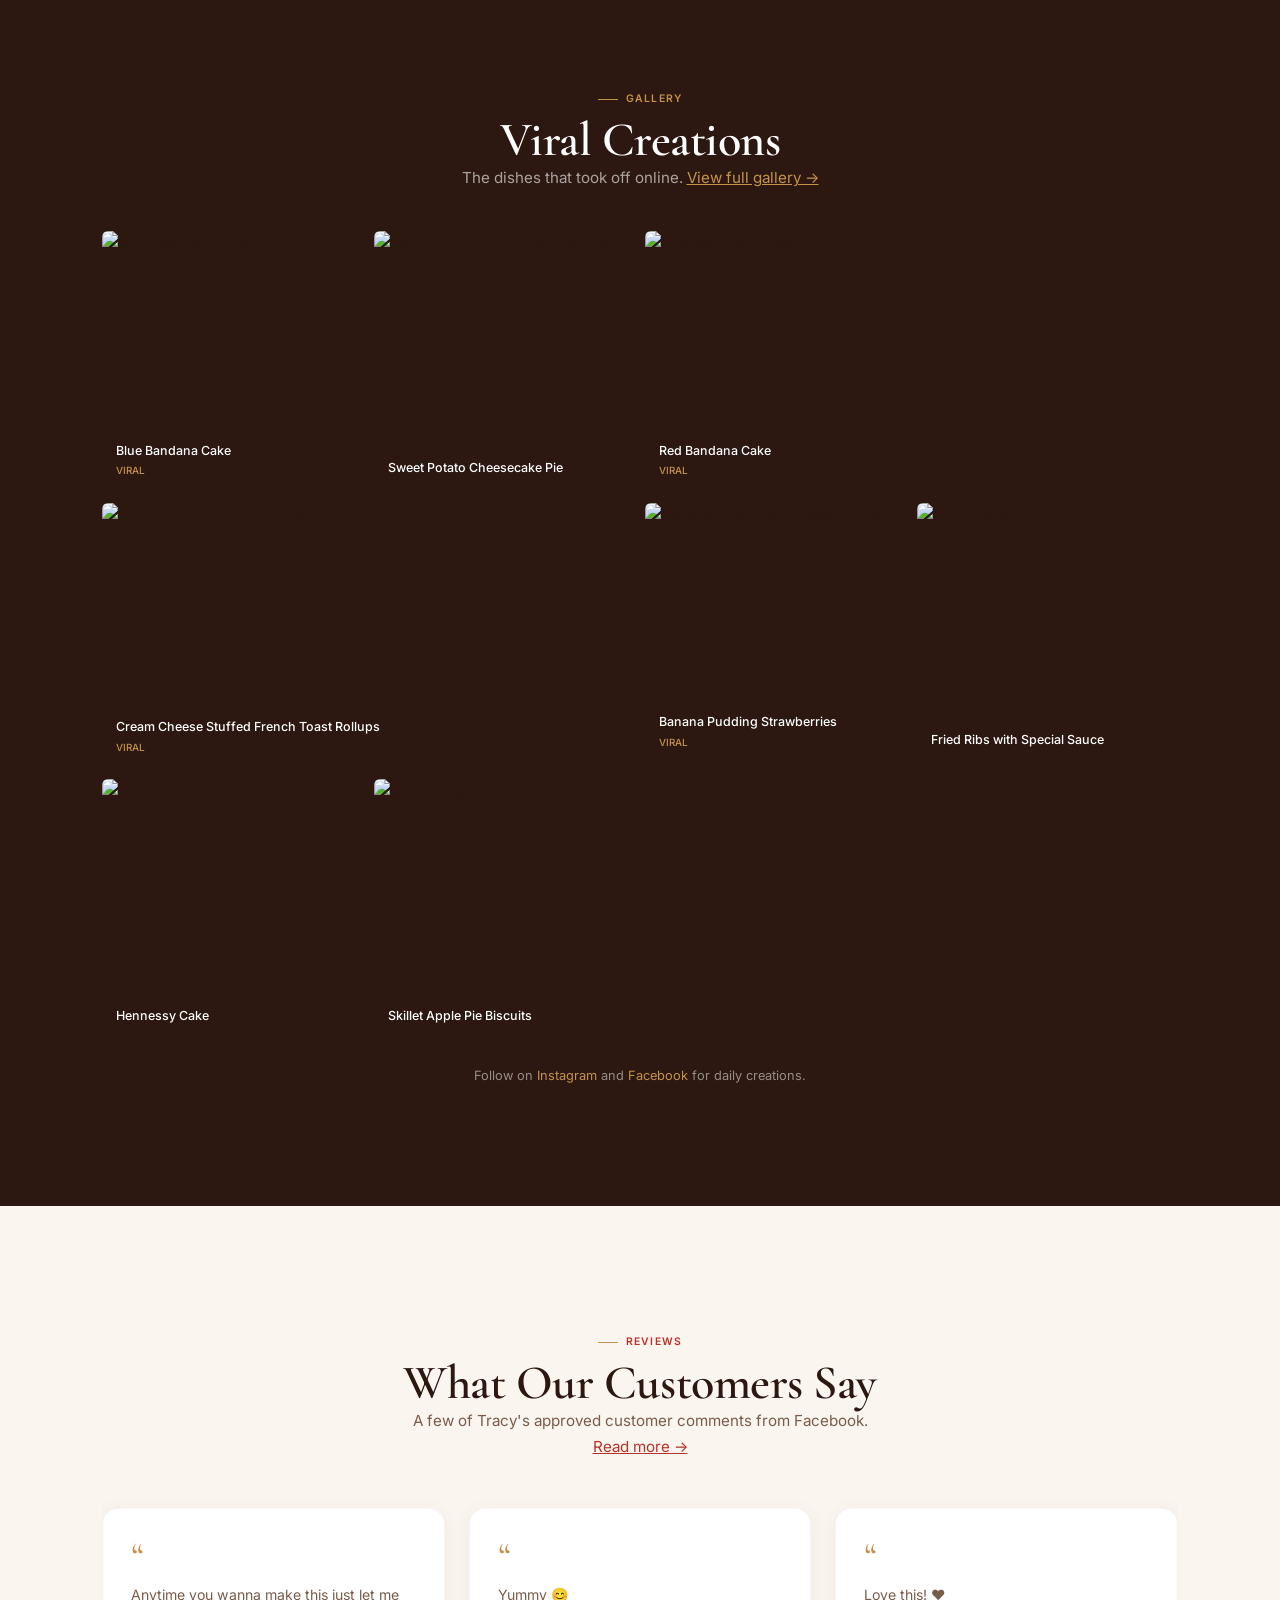
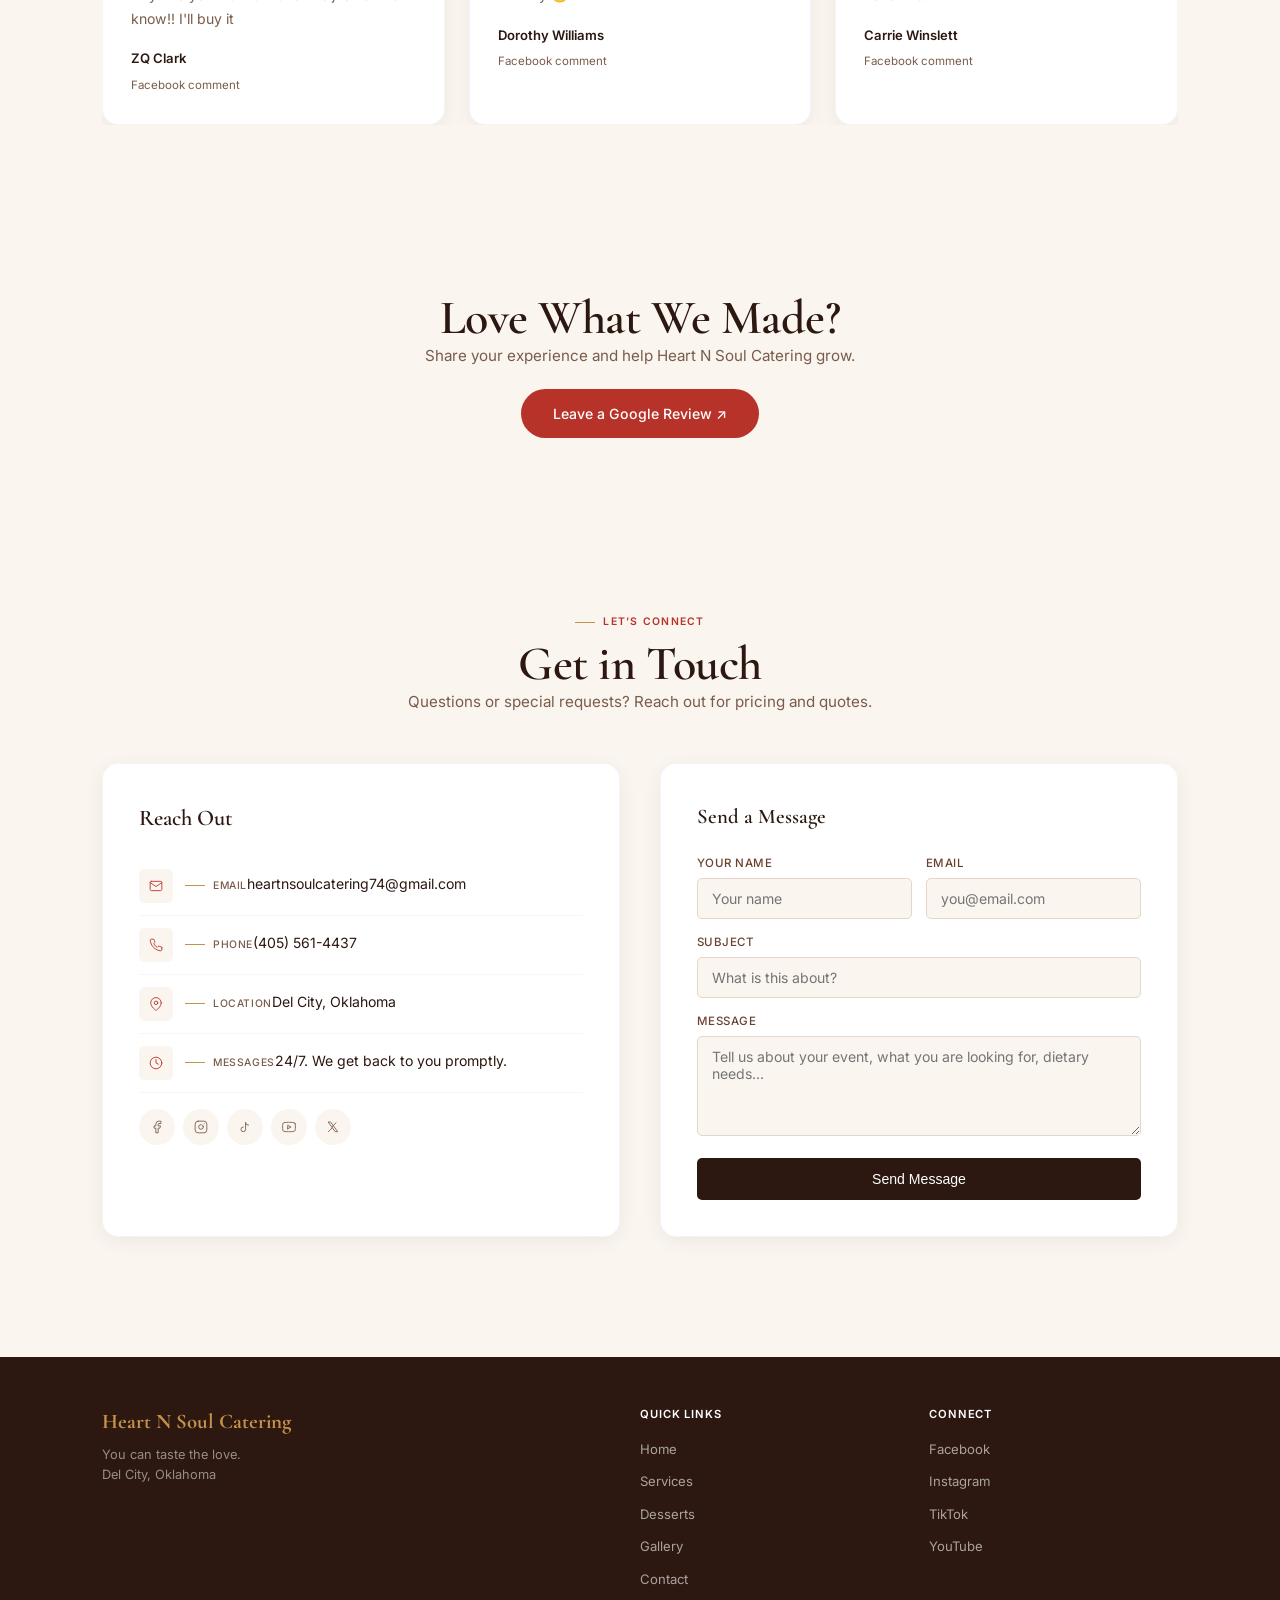
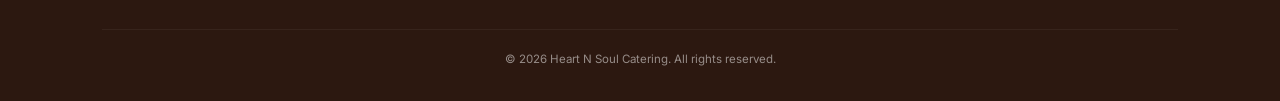
==== commit 5af39eb6: "Refine carousel accessibility and fallback behavior" ====
--- a/index.html
+++ b/index.html
@@ -229,27 +229,27 @@
         <h2 class="h2">What Our Customers Say</h2>
         <p class="p">A few of Tracy's approved customer comments from Facebook. <a href="/testimonials" style="color:var(--red);text-decoration:underline">Read more &rarr;</a></p>
       </div>
-      <div class="tgw" role="region" aria-roledescription="carousel" aria-label="Approved Facebook reviews">
+      <div class="tgw" role="region" aria-roledescription="carousel" aria-label="Approved Facebook reviews" tabindex="0">
         <div class="tgv">
-          <div class="tg" id="tg">
-            <div class="tcd rvs d1" role="group" aria-roledescription="slide" aria-label="Slide 1 of 3: review by ZQ Clark">
+          <div class="tg" id="home-review-track">
+            <div class="tcd rvs d1" role="group" aria-roledescription="slide" aria-label="1 of 3: review by ZQ Clark">
               <p>Anytime you wanna make this just let me know!! I'll buy it</p>
               <span class="tn">ZQ Clark</span><span class="tl">Facebook comment</span>
             </div>
-            <div class="tcd rvs d2" role="group" aria-roledescription="slide" aria-label="Slide 2 of 3: review by Dorothy Williams">
+            <div class="tcd rvs d2" role="group" aria-roledescription="slide" aria-label="2 of 3: review by Dorothy Williams">
               <p>Yummy 😊</p>
               <span class="tn">Dorothy Williams</span><span class="tl">Facebook comment</span>
             </div>
-            <div class="tcd rvs d3" role="group" aria-roledescription="slide" aria-label="Slide 3 of 3: review by Carrie Winslett">
+            <div class="tcd rvs d3" role="group" aria-roledescription="slide" aria-label="3 of 3: review by Carrie Winslett">
               <p>Love this! ❤️</p>
               <span class="tn">Carrie Winslett</span><span class="tl">Facebook comment</span>
             </div>
           </div>
         </div>
         <div class="tgc">
-          <button type="button" class="tgb tgb-prev" aria-label="Previous review" aria-controls="tg">&#8592; Prev</button>
-          <div class="tgs" aria-live="polite" aria-atomic="true"></div>
-          <button type="button" class="tgb tgb-next" aria-label="Next review" aria-controls="tg">Next &#8594;</button>
+          <button type="button" class="tgb tgb-prev" aria-label="Previous review" aria-controls="home-review-track">&#8592; Prev</button>
+          <div class="tgs" role="status" aria-live="polite" aria-atomic="true"></div>
+          <button type="button" class="tgb tgb-next" aria-label="Next review" aria-controls="home-review-track">Next &#8594;</button>
         </div>
       </div>
     </div>
--- a/styles.css
+++ b/styles.css
@@ -118,26 +118,29 @@
     .t ct{font-style:normal;font-size:.82rem;color:var(--text-light);display:block;margin-top:16px}
 
     /* ═══ TESTIMONIAL GRID (cards) ═══ */
-    .tg{display:grid;grid-template-columns:repeat(auto-fill,minmax(280px,1fr));gap:24px;margin-top:48px}
-    .tcd{background:var(--white);border:1px solid rgba(0,0,0,.04);border-radius:var(--rl);padding:28px;box-shadow:var(--s);transition:all .35s}
-    .tcd:hover{transform:translateY(-3px);box-shadow:var(--sl)}
+    .tg{display:grid;grid-template-columns:repeat(auto-fill,minmax(min(280px,100%),1fr));gap:24px;margin-top:48px}
+    .tcd{background:var(--white);border:1px solid rgba(0,0,0,.04);border-radius:var(--rl);padding:28px;box-shadow:var(--s);transition:transform .35s,box-shadow .35s}
+    @media(hover:hover){.tcd:hover{transform:translateY(-3px);box-shadow:var(--sl)}}
     .tcd::before{content:'\201C';font-family:var(--font-d);font-size:2.4rem;color:var(--gold);line-height:1;display:block;margin-bottom:8px;font-style:normal}
     .tcd p{font-size:.88rem;color:var(--text-light);line-height:1.65;margin-bottom:18px}
     .tcd .tn{font-size:.82rem;font-weight:600;color:var(--brown);display:block}
     .tcd .tl{font-size:.72rem;color:var(--text-light)}
 
     /* ═══ TESTIMONIAL CAROUSEL (progressive enhancement; .tg stays a stacked grid without JS) ═══ */
-    .tgw{position:relative}
+    .tgw{position:relative;max-width:100%}
     .tgv{overflow:hidden}
-    .js #tg{display:flex;flex-wrap:nowrap;transition:transform .5s cubic-bezier(.16,1,.3,1)}
-    .js .tcd{flex:0 0 100%}
-    @media(min-width:860px){.js .tcd{flex:0 0 calc((100% - 48px)/3)}}
+    .tgw:not(.carousel-ready) .tcd{opacity:1;transform:none}
+    .tgw.carousel-ready .tg{display:flex;flex-wrap:nowrap;transition:transform .5s cubic-bezier(.16,1,.3,1);will-change:transform}
+    .tgw.carousel-ready .tcd{flex:0 0 100%}
+    @media(min-width:860px){.tgw.carousel-ready .tcd{flex:0 0 calc((100% - 48px)/3)}}
     .tgc{display:none;align-items:center;justify-content:center;gap:20px;margin-top:24px}
-    .js .tgc{display:flex}
+    .carousel-ready .tgc{display:flex}
+    .carousel-ready.carousel-static .tgc{display:none}
     .tgb{min-width:44px;min-height:44px;padding:10px 22px;background:var(--white);border:1px solid rgba(0,0,0,.08);border-radius:100px;font-family:var(--font-b);font-size:.82rem;font-weight:500;color:var(--brown);cursor:pointer;transition:all .3s}
     .tgb:hover:not(:disabled){background:var(--gold-pale);border-color:var(--gold)}
     .tgb:disabled{opacity:.4;cursor:not-allowed}
     .tgs{font-size:.78rem;color:var(--text-light);min-width:140px;text-align:center}
+    @media(max-width:480px){.tgc{flex-wrap:wrap;gap:12px}.tgs{order:-1;flex-basis:100%}}
 
     /* ═══ CONTACT ═══ */
     .cg{display:grid;grid-template-columns:1fr 1fr;gap:40px;margin-top:48px}
@@ -224,5 +227,5 @@
     @media(prefers-reduced-motion:reduce){
       *,*::before,*::after{animation-duration:.01ms!important;animation-iteration-count:1!important;transition-duration:.01ms!important;scroll-behavior:auto!important}
       .rv,.rvl,.rvr,.rvs{opacity:1!important;transform:none!important}
-      .js #tg{transition:none!important}
-    }
+      .tgw.carousel-ready .tg{transition:none!important}
+    }
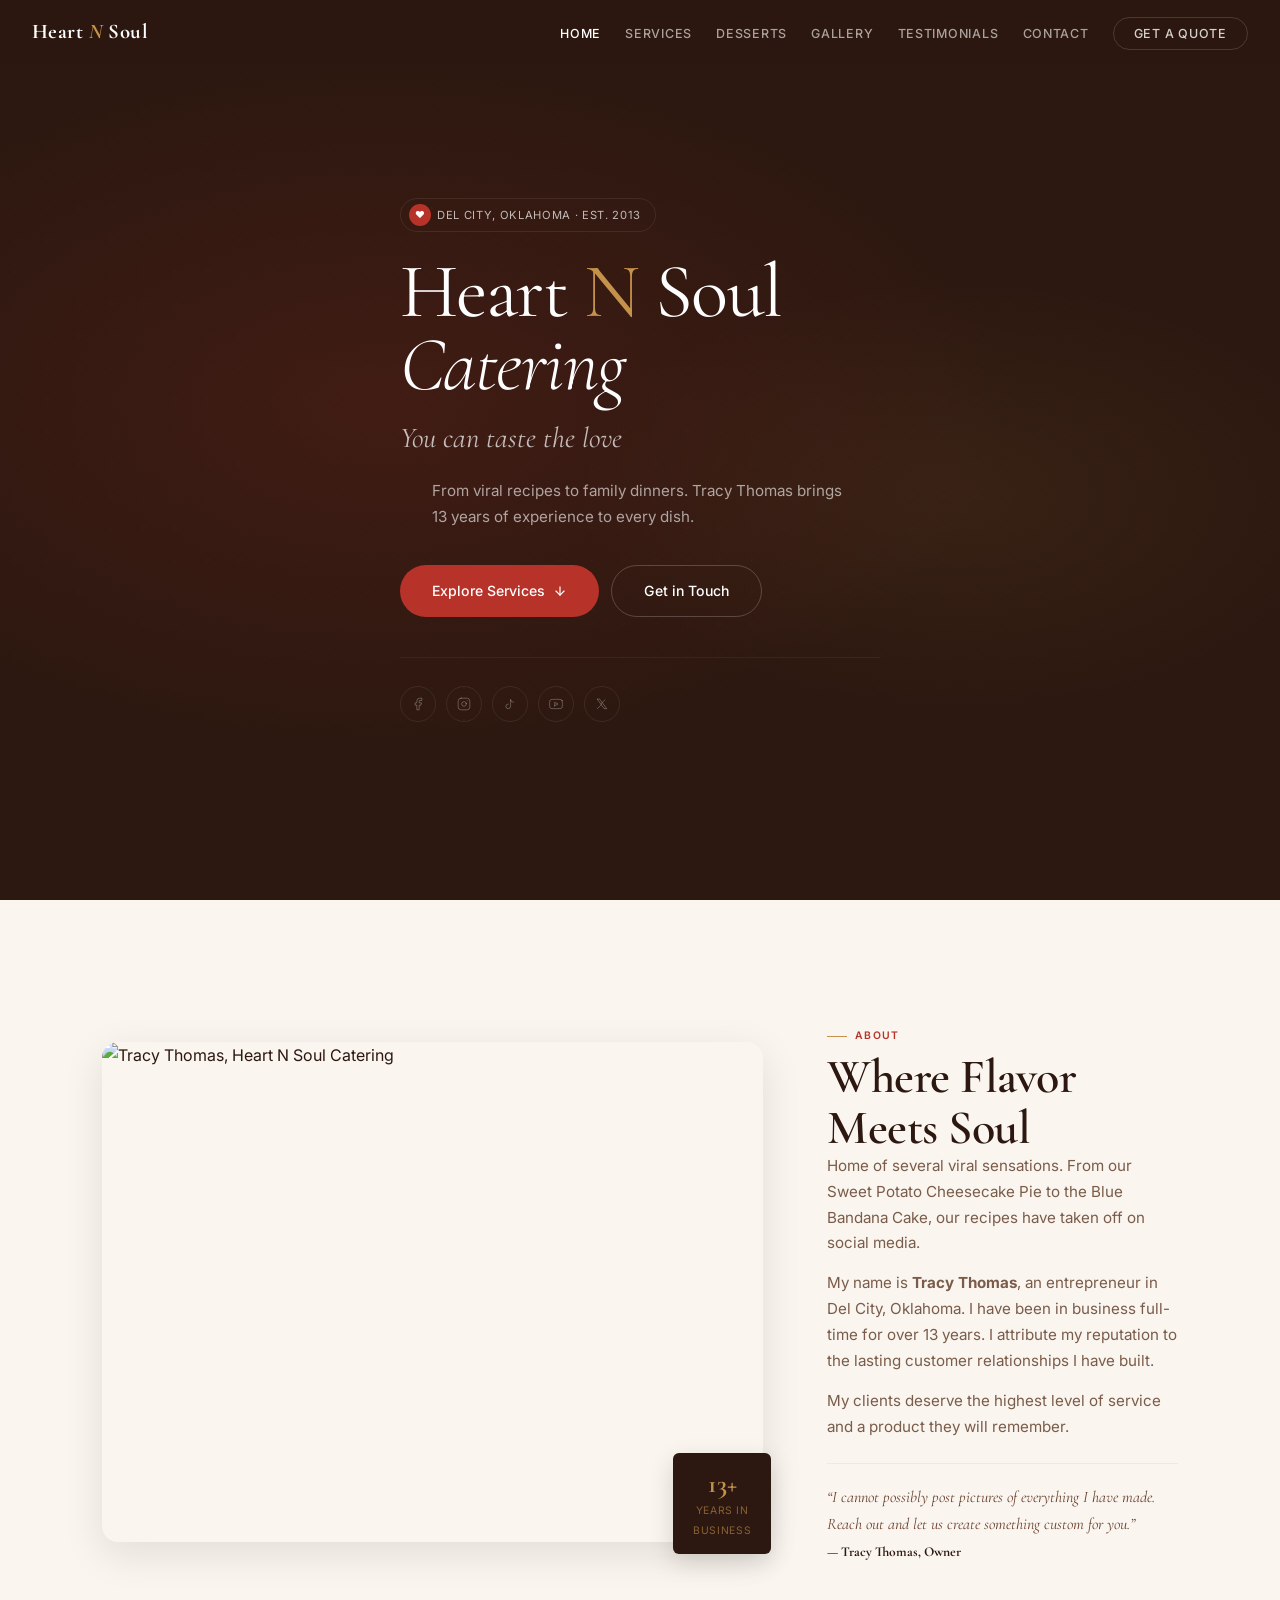
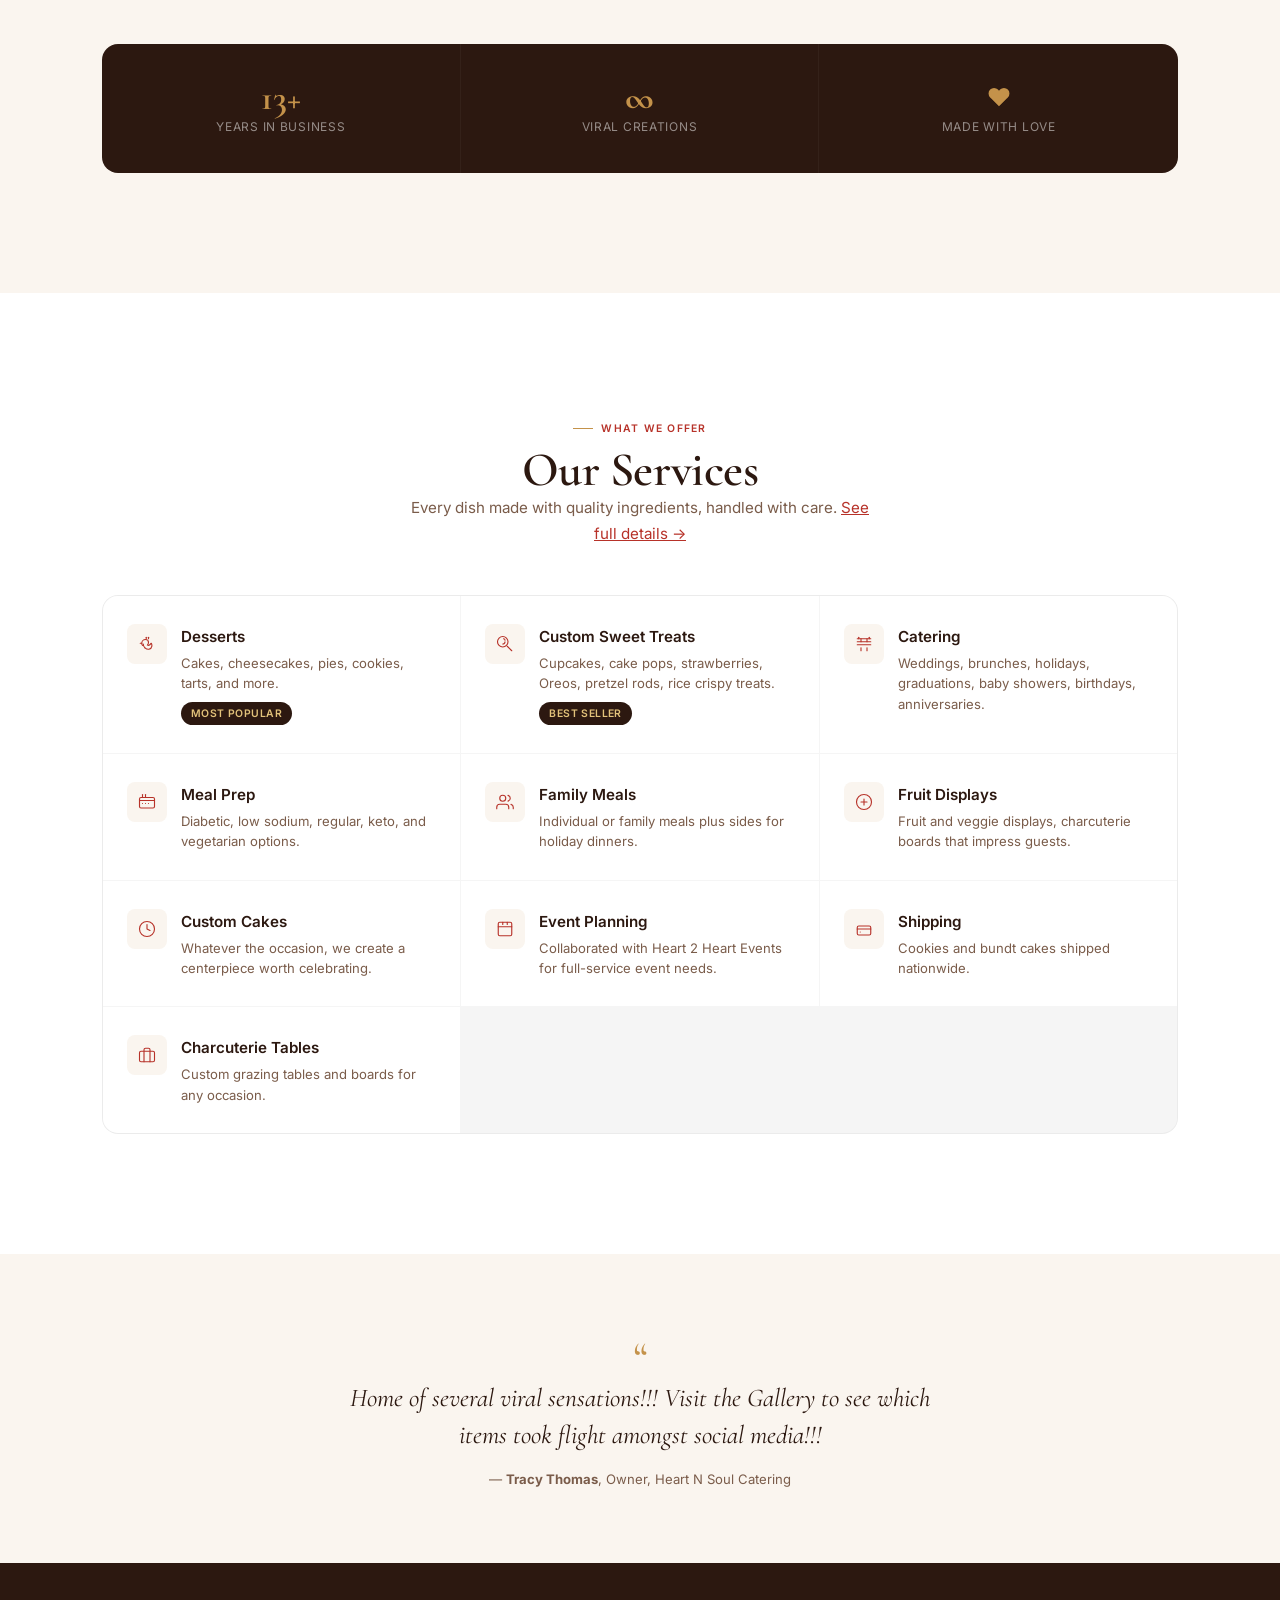
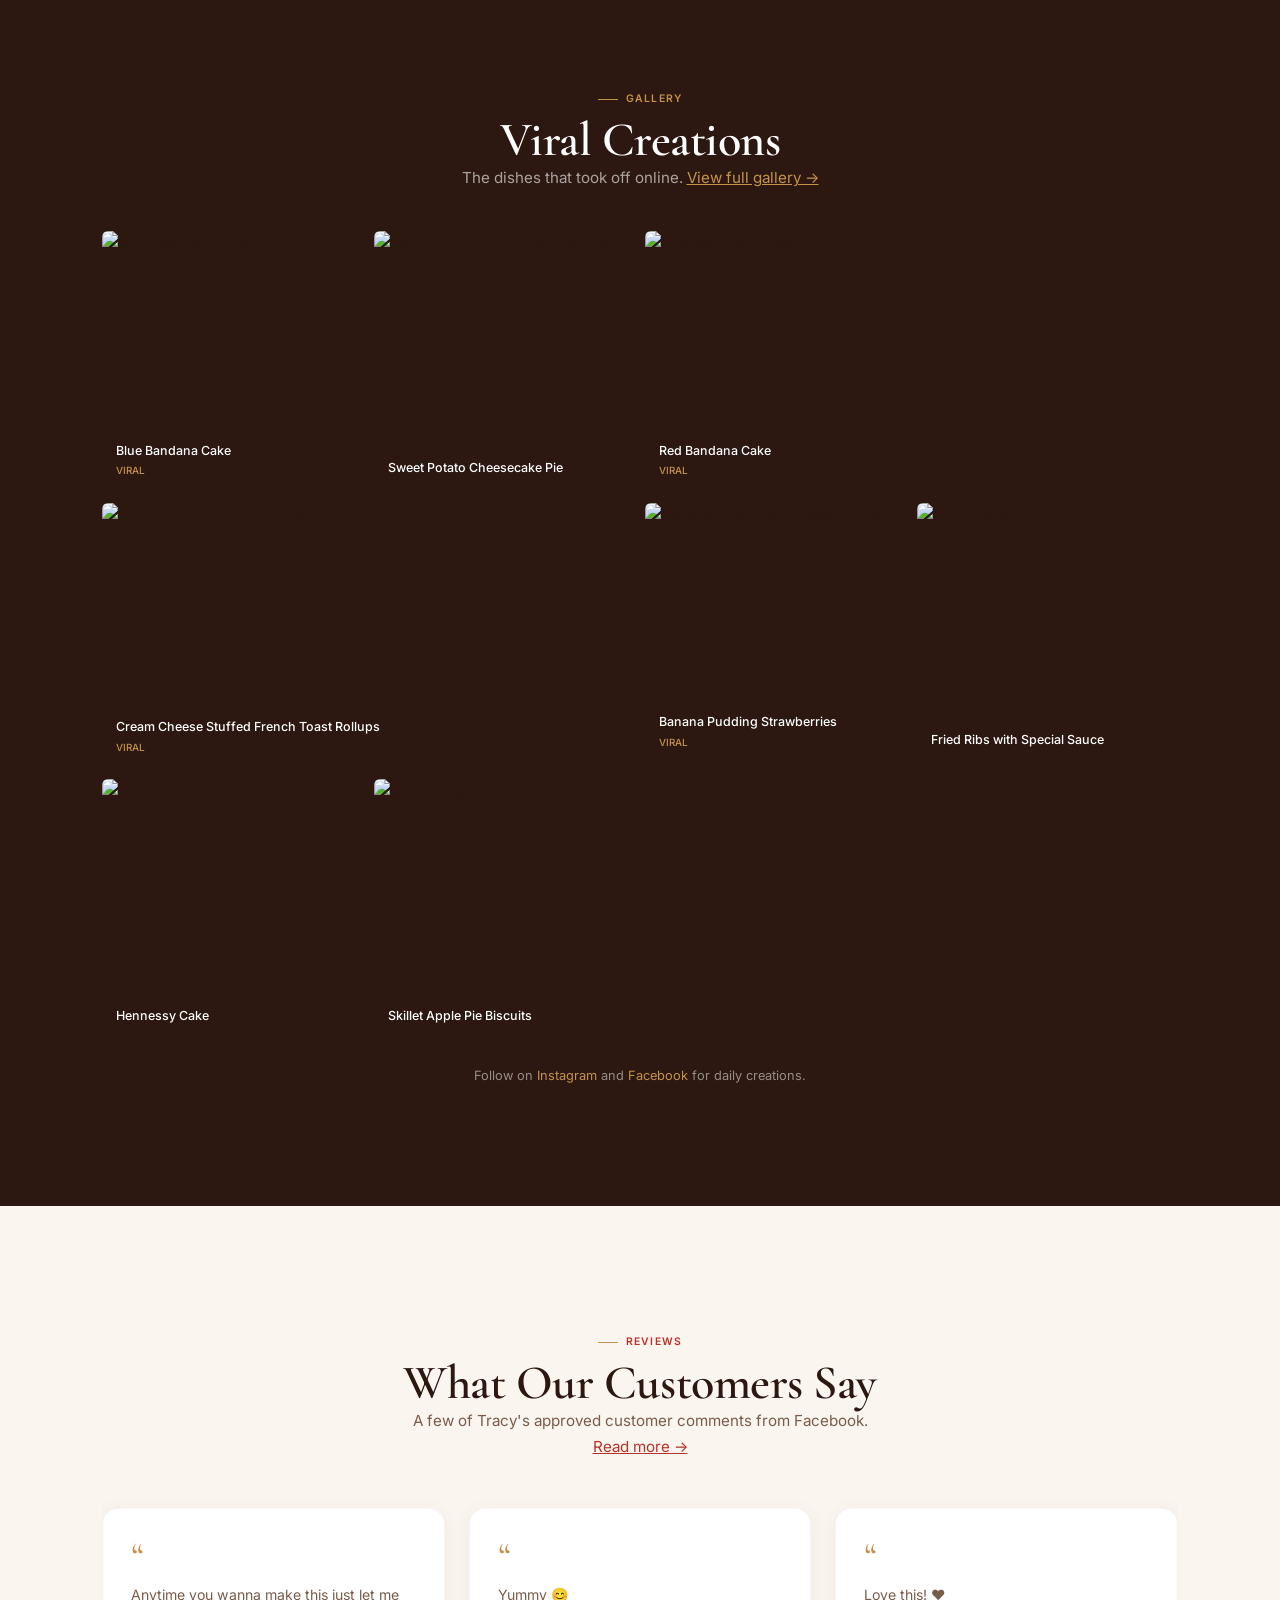
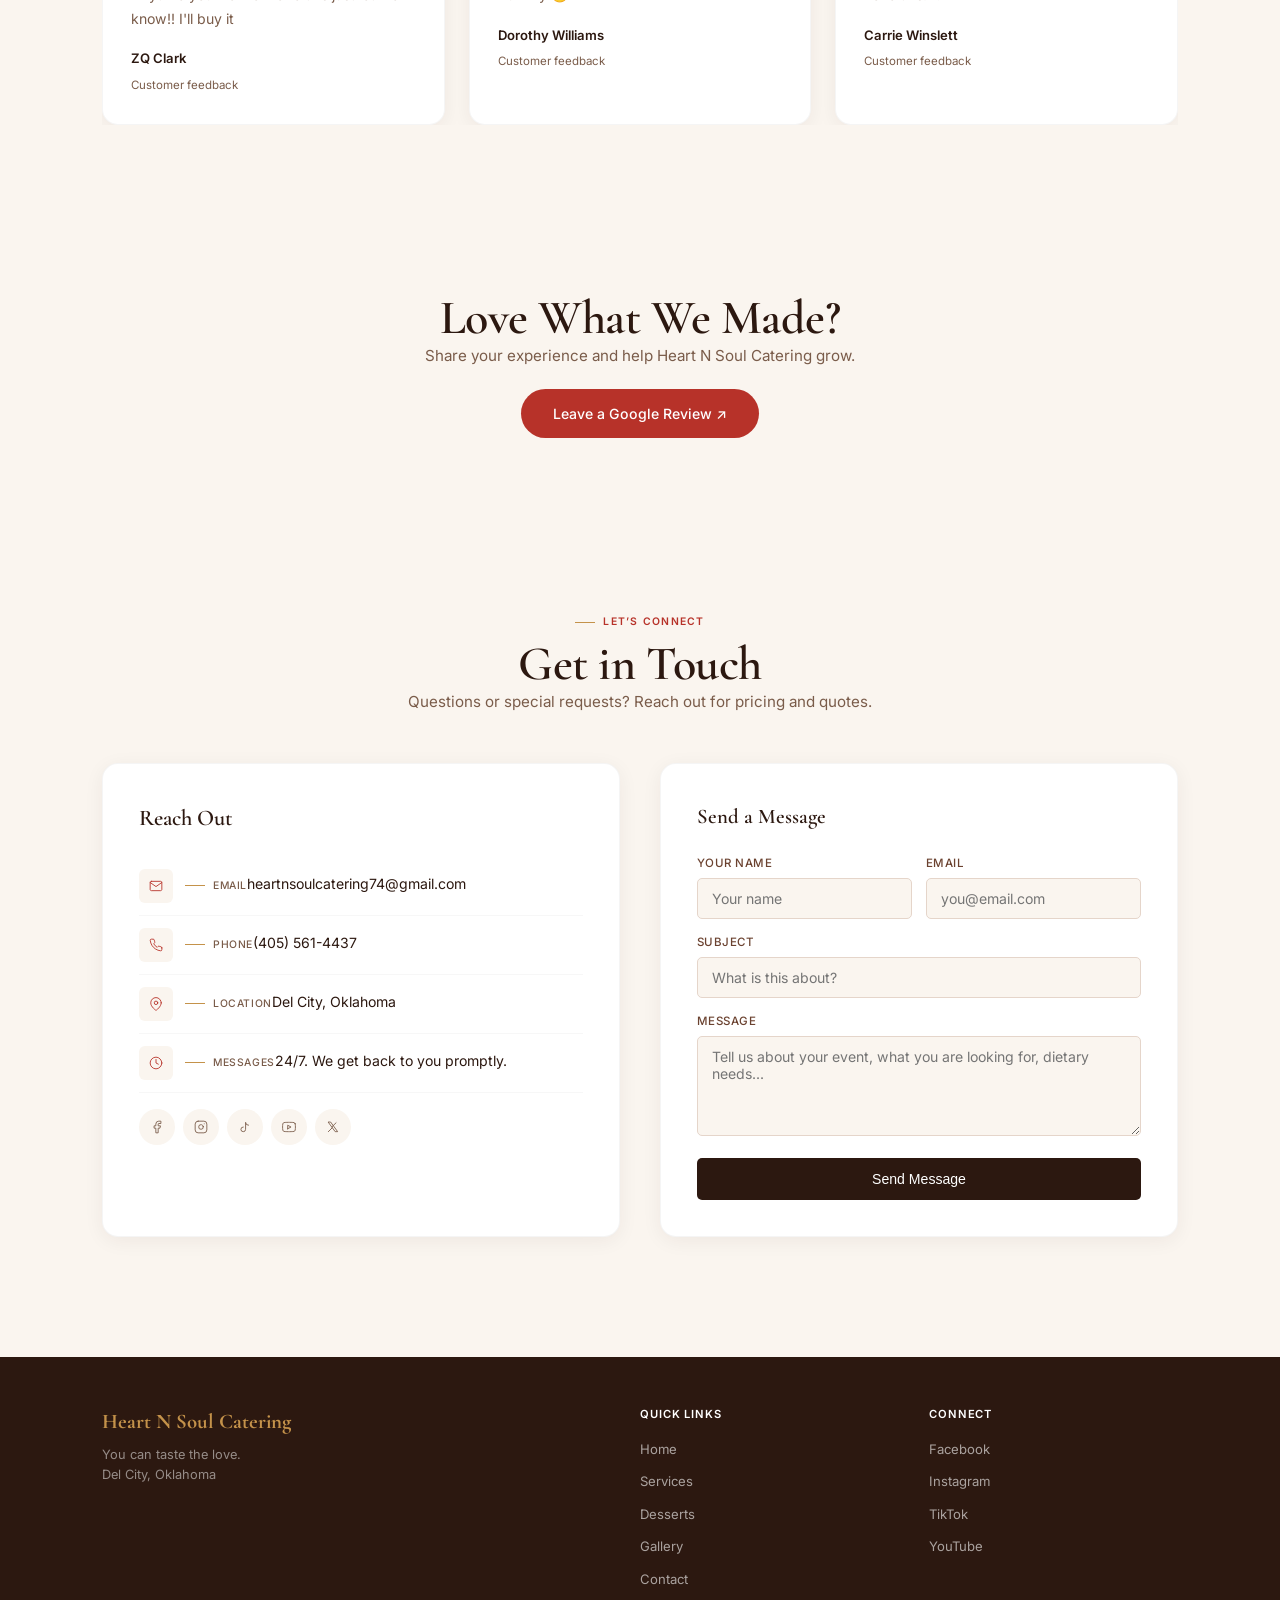
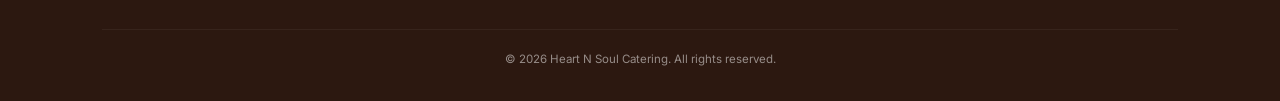
==== commit 09e9924c: "Label carousel items as customer feedback" ====
--- a/index.html
+++ b/index.html
@@ -52,7 +52,7 @@
   <link rel="canonical" href="https://heartnsoulcateringok.com/" />
   <link rel="preconnect" href="https://fonts.googleapis.com" />
   <link href="https://fonts.googleapis.com/css2?family=Cormorant+Garamond:ital,wght@0,300;0,400;0,600;0,700;1,400;1,500&family=Inter:wght@300;400;500;600&display=swap" rel="stylesheet" />
-  <link rel="stylesheet" href="styles.css" />
+  <link rel="stylesheet" href="styles.css?v=27476b3" />
 </head>
 <body>
   <a href="#main" class="skip-link">Skip to content</a>
@@ -229,20 +229,20 @@
         <h2 class="h2">What Our Customers Say</h2>
         <p class="p">A few of Tracy's approved customer comments from Facebook. <a href="/testimonials" style="color:var(--red);text-decoration:underline">Read more &rarr;</a></p>
       </div>
-      <div class="tgw" role="region" aria-roledescription="carousel" aria-label="Approved Facebook reviews" tabindex="0">
+      <div class="tgw" role="region" aria-roledescription="carousel" aria-label="Customer feedback" tabindex="0">
         <div class="tgv">
           <div class="tg" id="home-review-track">
             <div class="tcd rvs d1" role="group" aria-roledescription="slide" aria-label="1 of 3: review by ZQ Clark">
               <p>Anytime you wanna make this just let me know!! I'll buy it</p>
-              <span class="tn">ZQ Clark</span><span class="tl">Facebook comment</span>
+              <span class="tn">ZQ Clark</span><span class="tl">Customer feedback</span>
             </div>
             <div class="tcd rvs d2" role="group" aria-roledescription="slide" aria-label="2 of 3: review by Dorothy Williams">
               <p>Yummy 😊</p>
-              <span class="tn">Dorothy Williams</span><span class="tl">Facebook comment</span>
+              <span class="tn">Dorothy Williams</span><span class="tl">Customer feedback</span>
             </div>
             <div class="tcd rvs d3" role="group" aria-roledescription="slide" aria-label="3 of 3: review by Carrie Winslett">
               <p>Love this! ❤️</p>
-              <span class="tn">Carrie Winslett</span><span class="tl">Facebook comment</span>
+              <span class="tn">Carrie Winslett</span><span class="tl">Customer feedback</span>
             </div>
           </div>
         </div>
--- a/styles.css
+++ b/styles.css
@@ -133,14 +133,14 @@
     .tgw.carousel-ready .tg{display:flex;flex-wrap:nowrap;transition:transform .5s cubic-bezier(.16,1,.3,1);will-change:transform}
     .tgw.carousel-ready .tcd{flex:0 0 100%}
     @media(min-width:860px){.tgw.carousel-ready .tcd{flex:0 0 calc((100% - 48px)/3)}}
-    .tgc{display:none;align-items:center;justify-content:center;gap:20px;margin-top:24px}
+    .tgc{display:none;align-items:center;justify-content:center;gap:12px;margin:24px auto 0;min-height:44px}
     .carousel-ready .tgc{display:flex}
     .carousel-ready.carousel-static .tgc{display:none}
-    .tgb{min-width:44px;min-height:44px;padding:10px 22px;background:var(--white);border:1px solid rgba(0,0,0,.08);border-radius:100px;font-family:var(--font-b);font-size:.82rem;font-weight:500;color:var(--brown);cursor:pointer;transition:all .3s}
-    .tgb:hover:not(:disabled){background:var(--gold-pale);border-color:var(--gold)}
+    .tgb{appearance:none;min-width:44px;min-height:44px;padding:10px 16px;background:var(--white);border:1px solid rgba(44,24,16,.16);border-radius:100px;font-family:var(--font-b);font-size:.75rem;font-weight:600;letter-spacing:.04em;color:var(--brown);cursor:pointer;transition:background-color .3s,border-color .3s,color .3s,opacity .3s,transform .3s;touch-action:manipulation}
+    .tgb:hover:not(:disabled){background:var(--gold-pale);border-color:var(--gold);transform:translateY(-1px)}
     .tgb:disabled{opacity:.4;cursor:not-allowed}
-    .tgs{font-size:.78rem;color:var(--text-light);min-width:140px;text-align:center}
-    @media(max-width:480px){.tgc{flex-wrap:wrap;gap:12px}.tgs{order:-1;flex-basis:100%}}
+    .tgs{font-size:.72rem;color:var(--text-light);min-width:154px;text-align:center;letter-spacing:.02em}
+    @media(max-width:480px){.tgc{gap:10px}.tgs{position:absolute;top:100%;left:0;right:0;margin-top:10px}.tgw{padding-bottom:30px}}
 
     /* ═══ CONTACT ═══ */
     .cg{display:grid;grid-template-columns:1fr 1fr;gap:40px;margin-top:48px}
